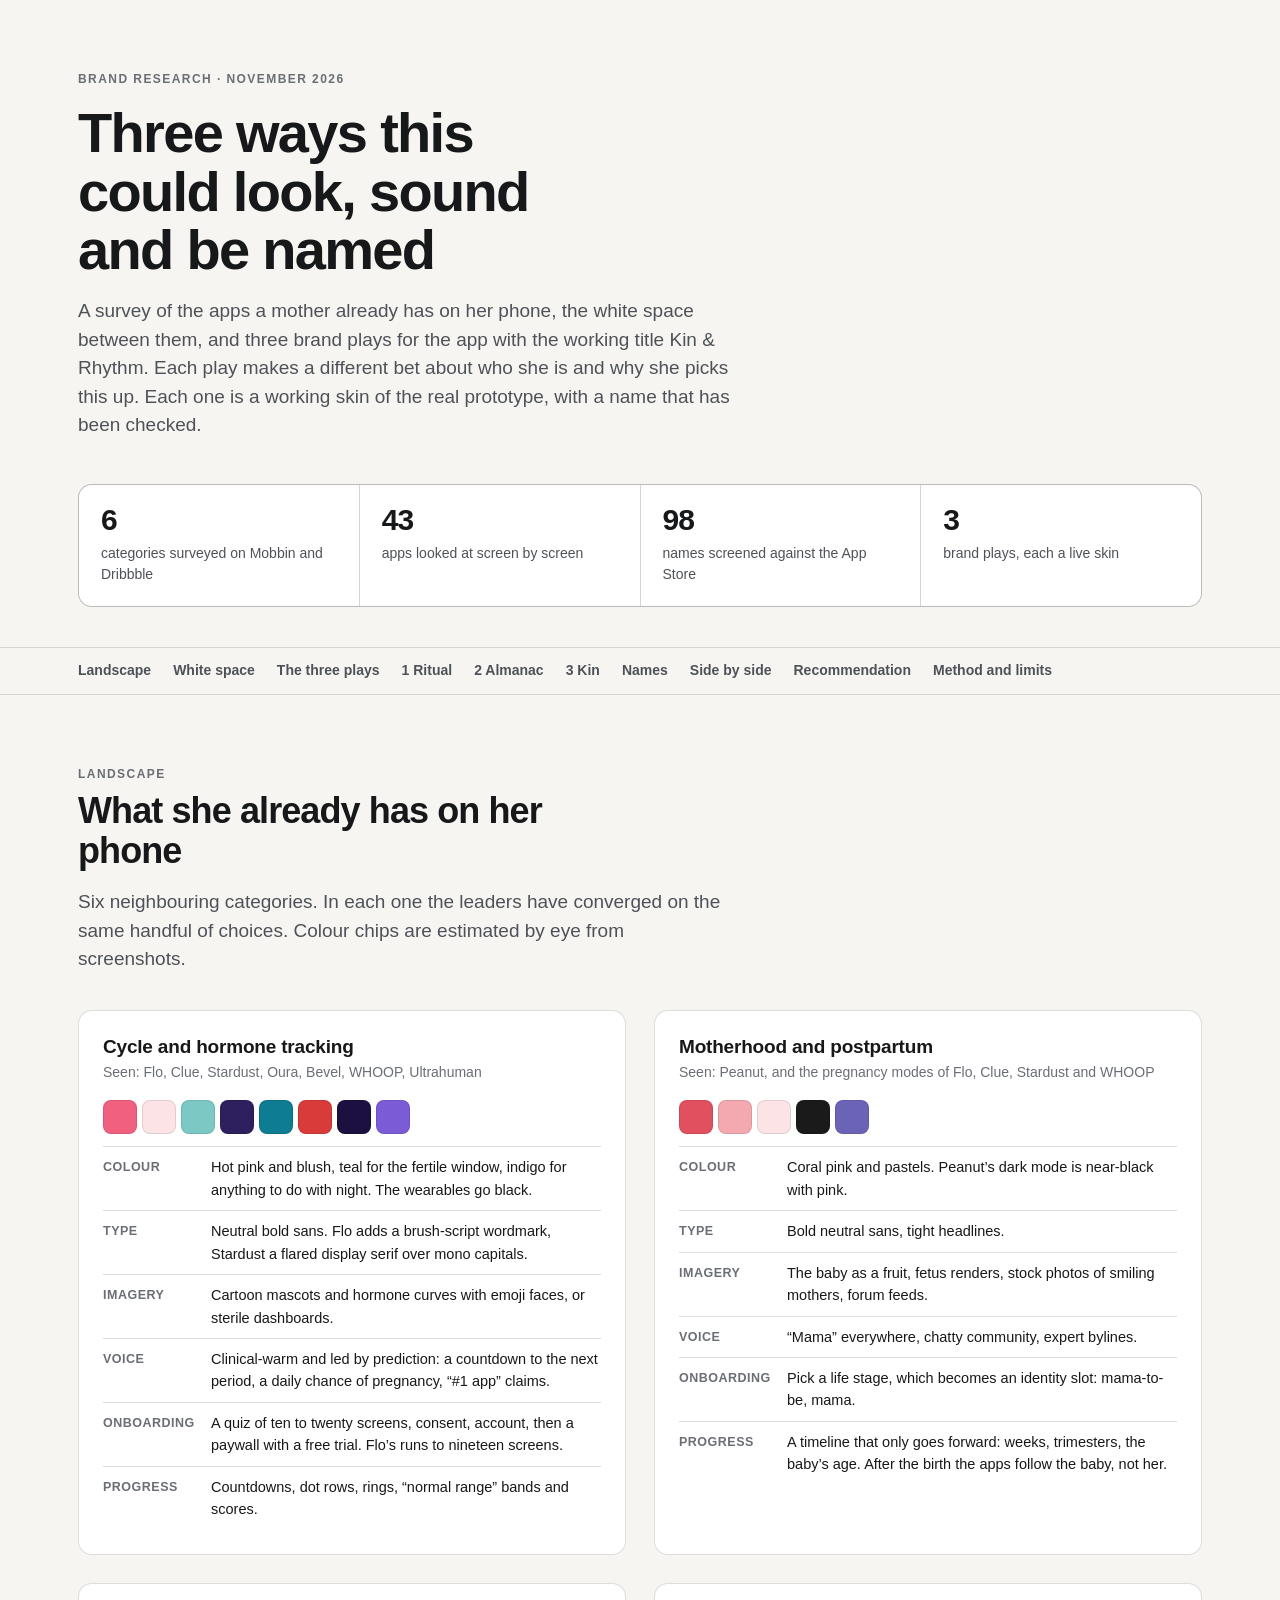
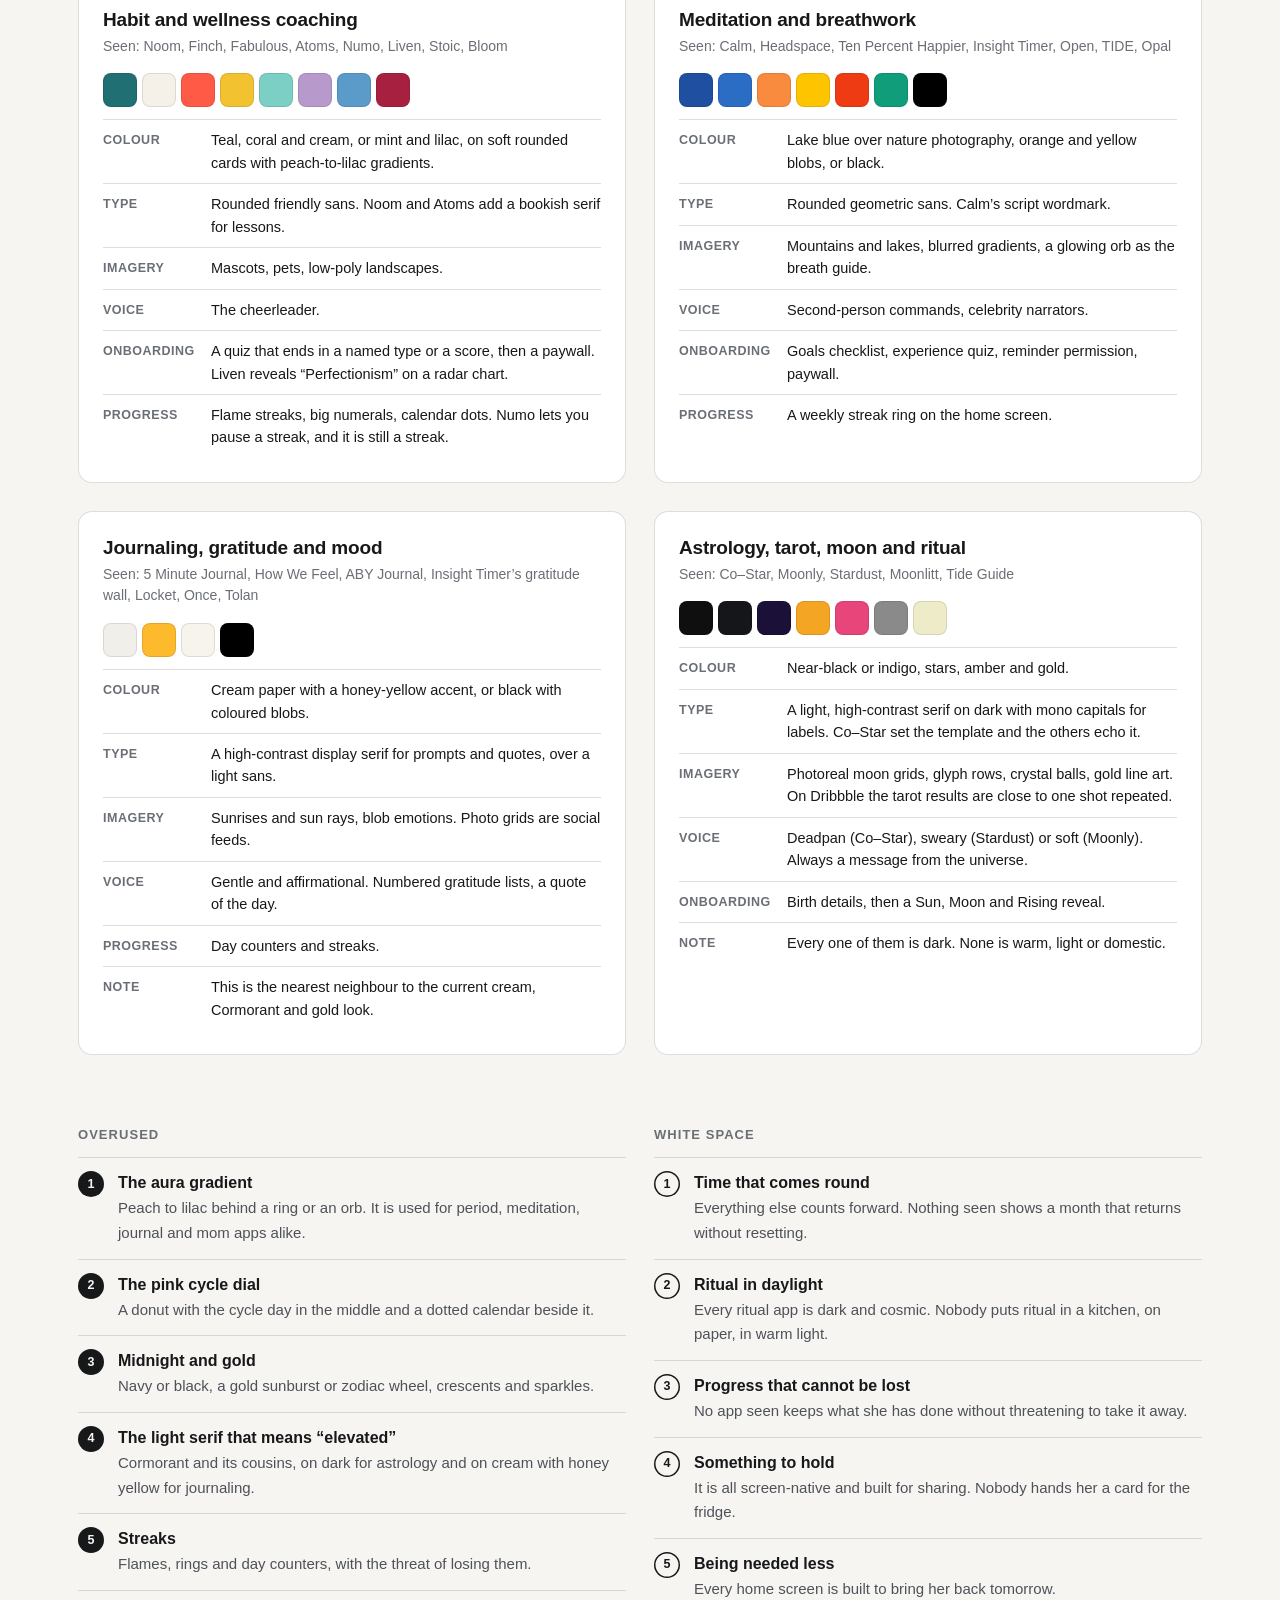
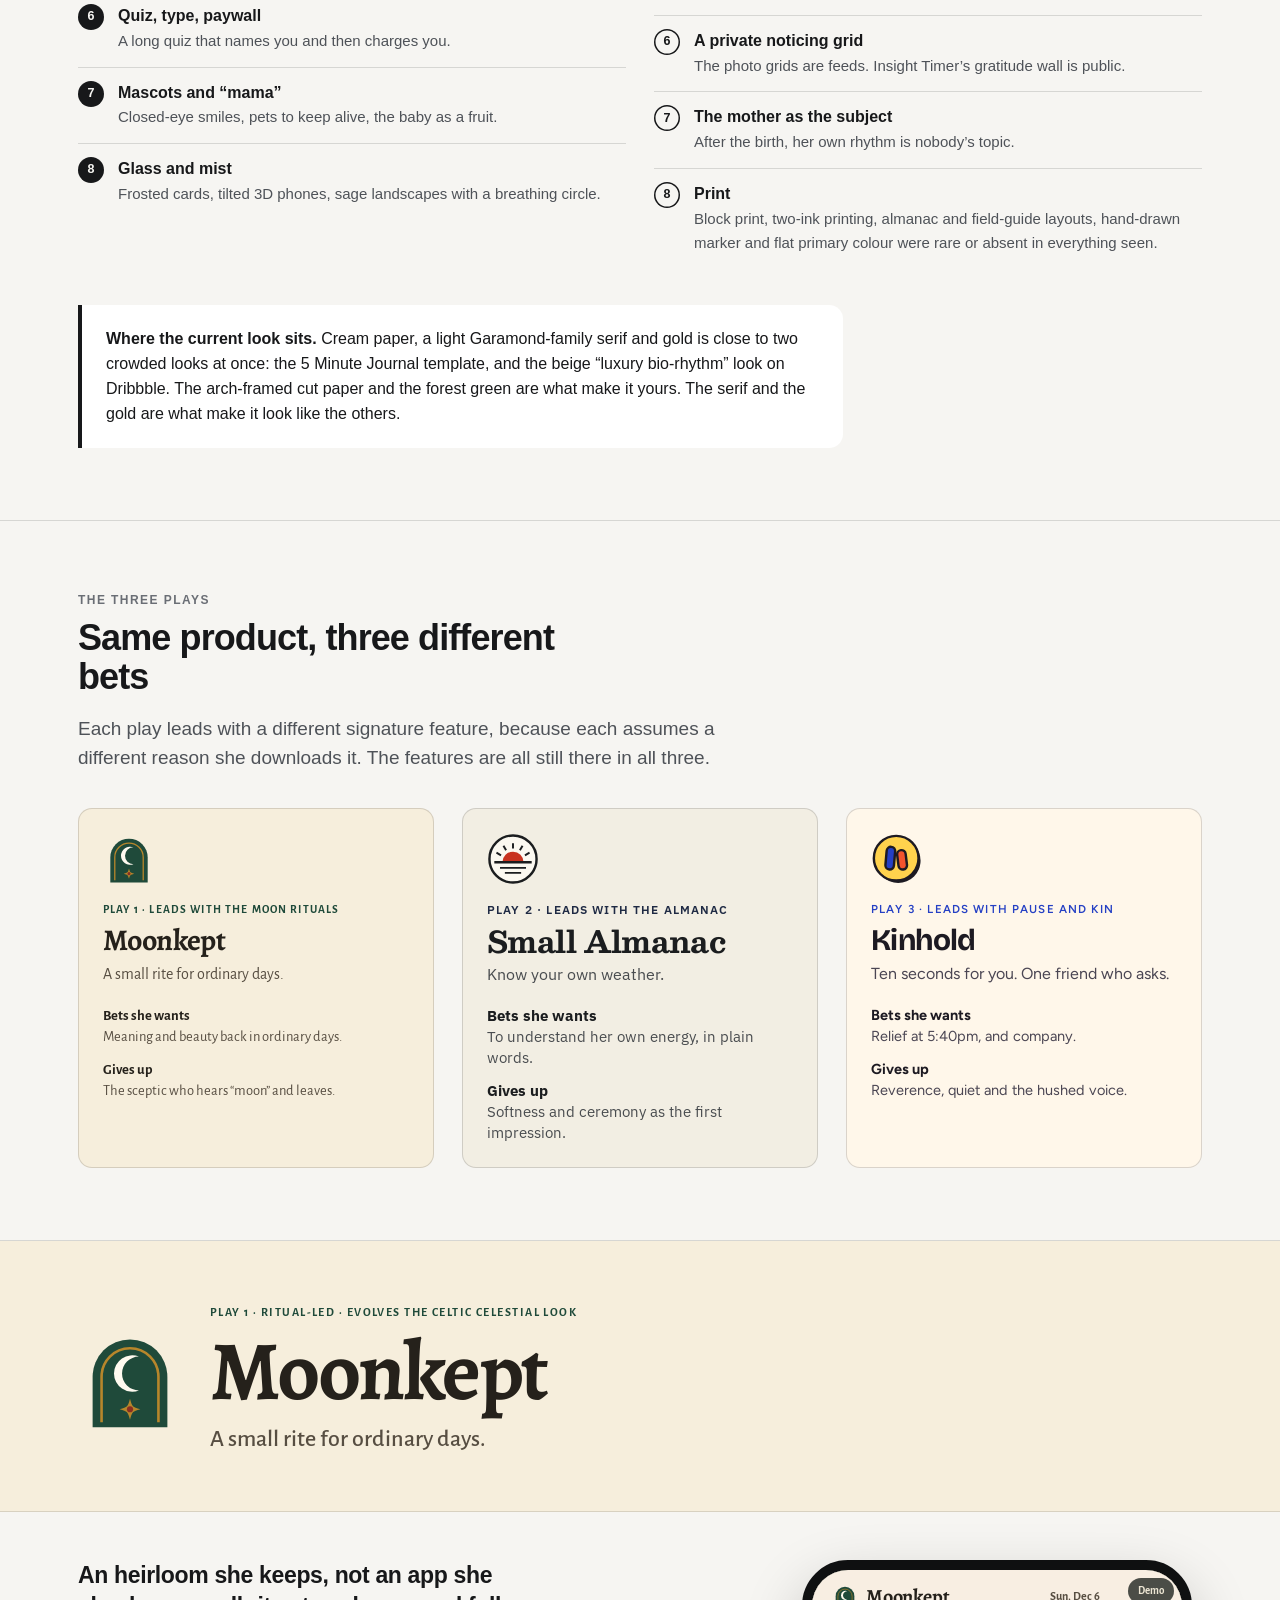
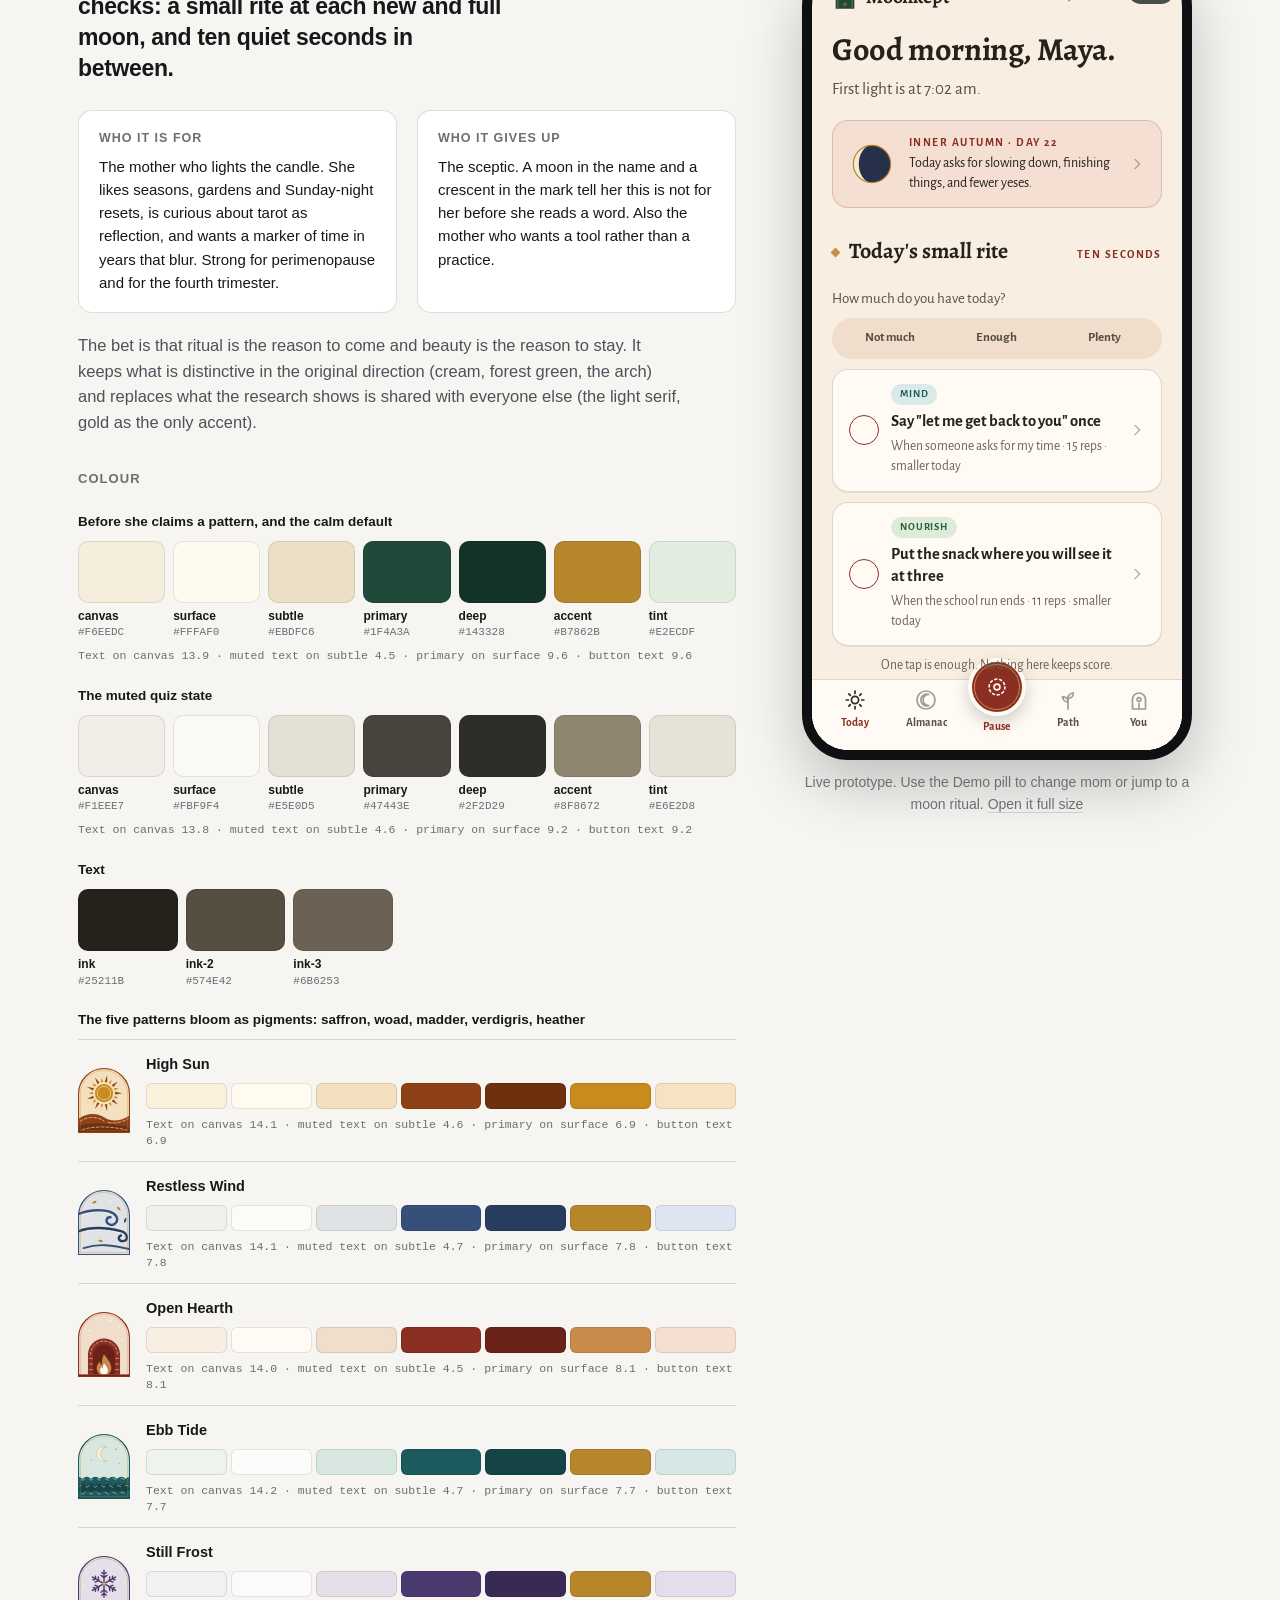
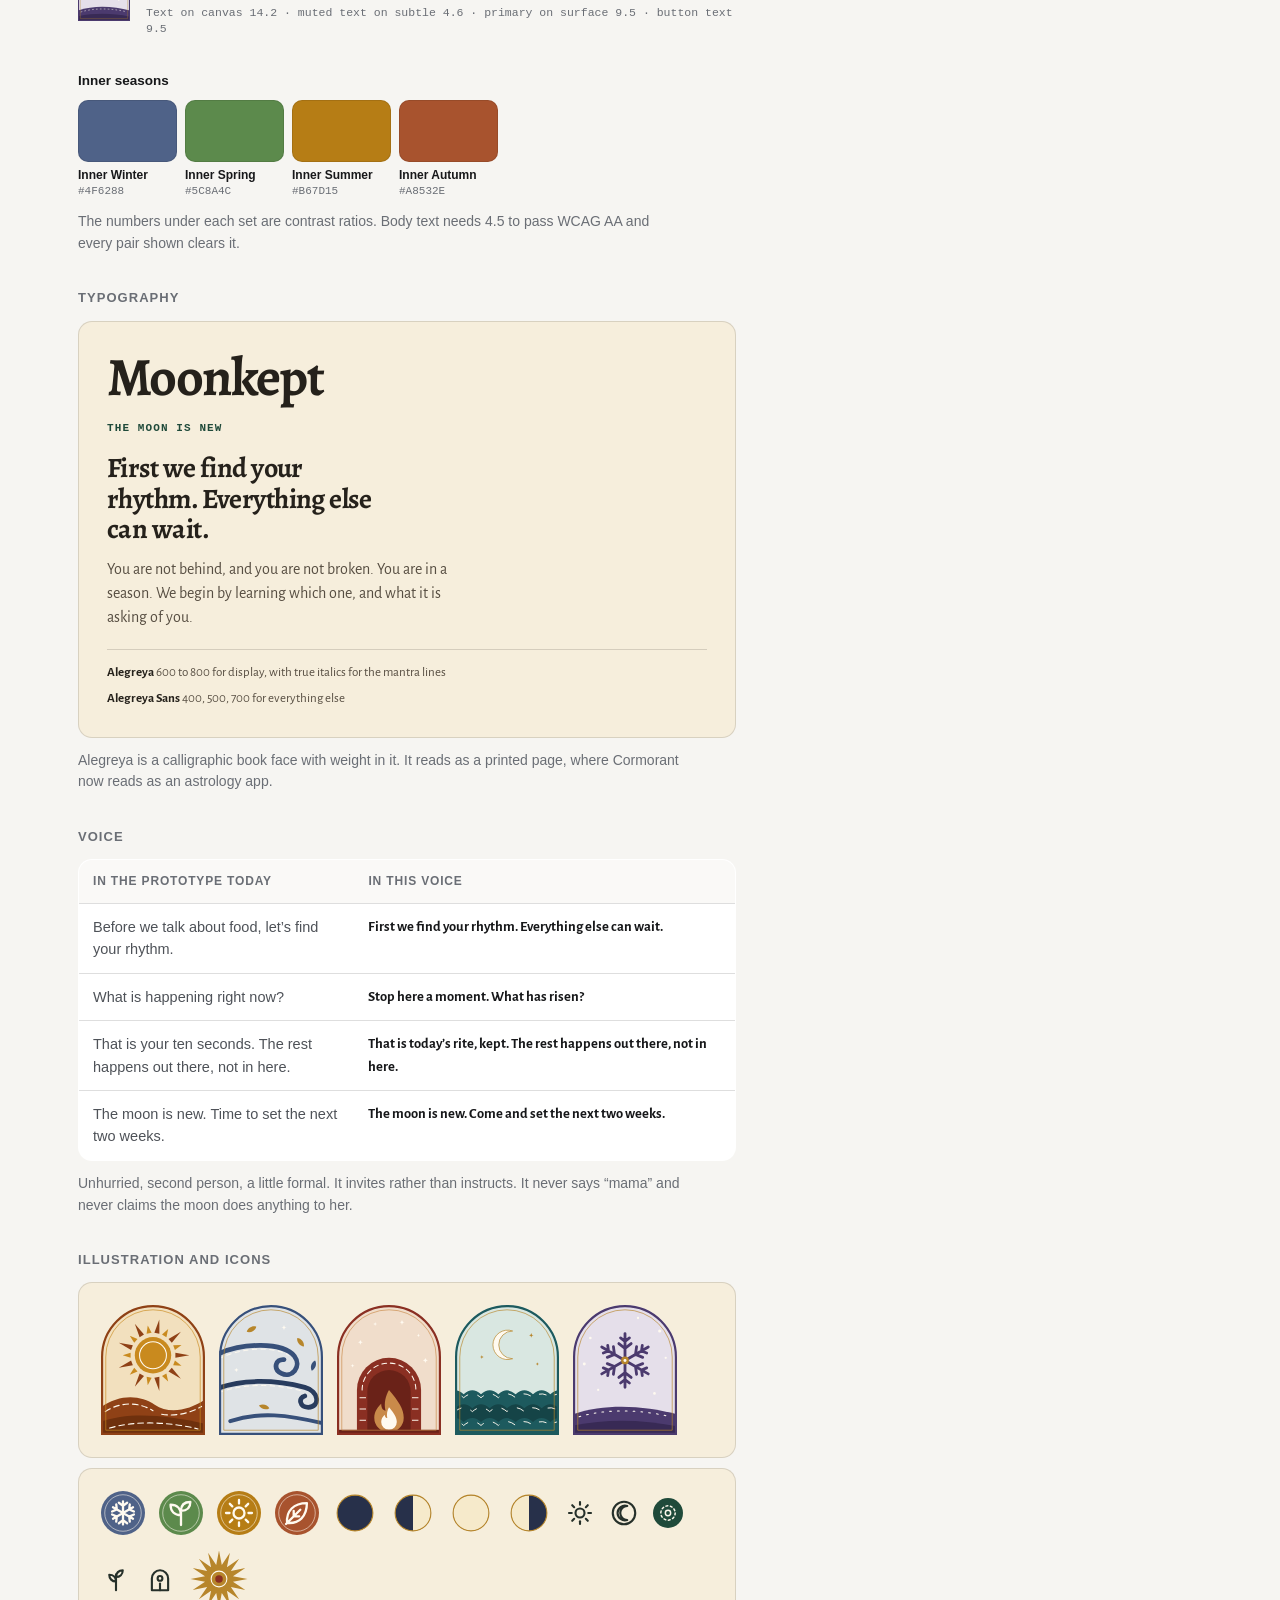
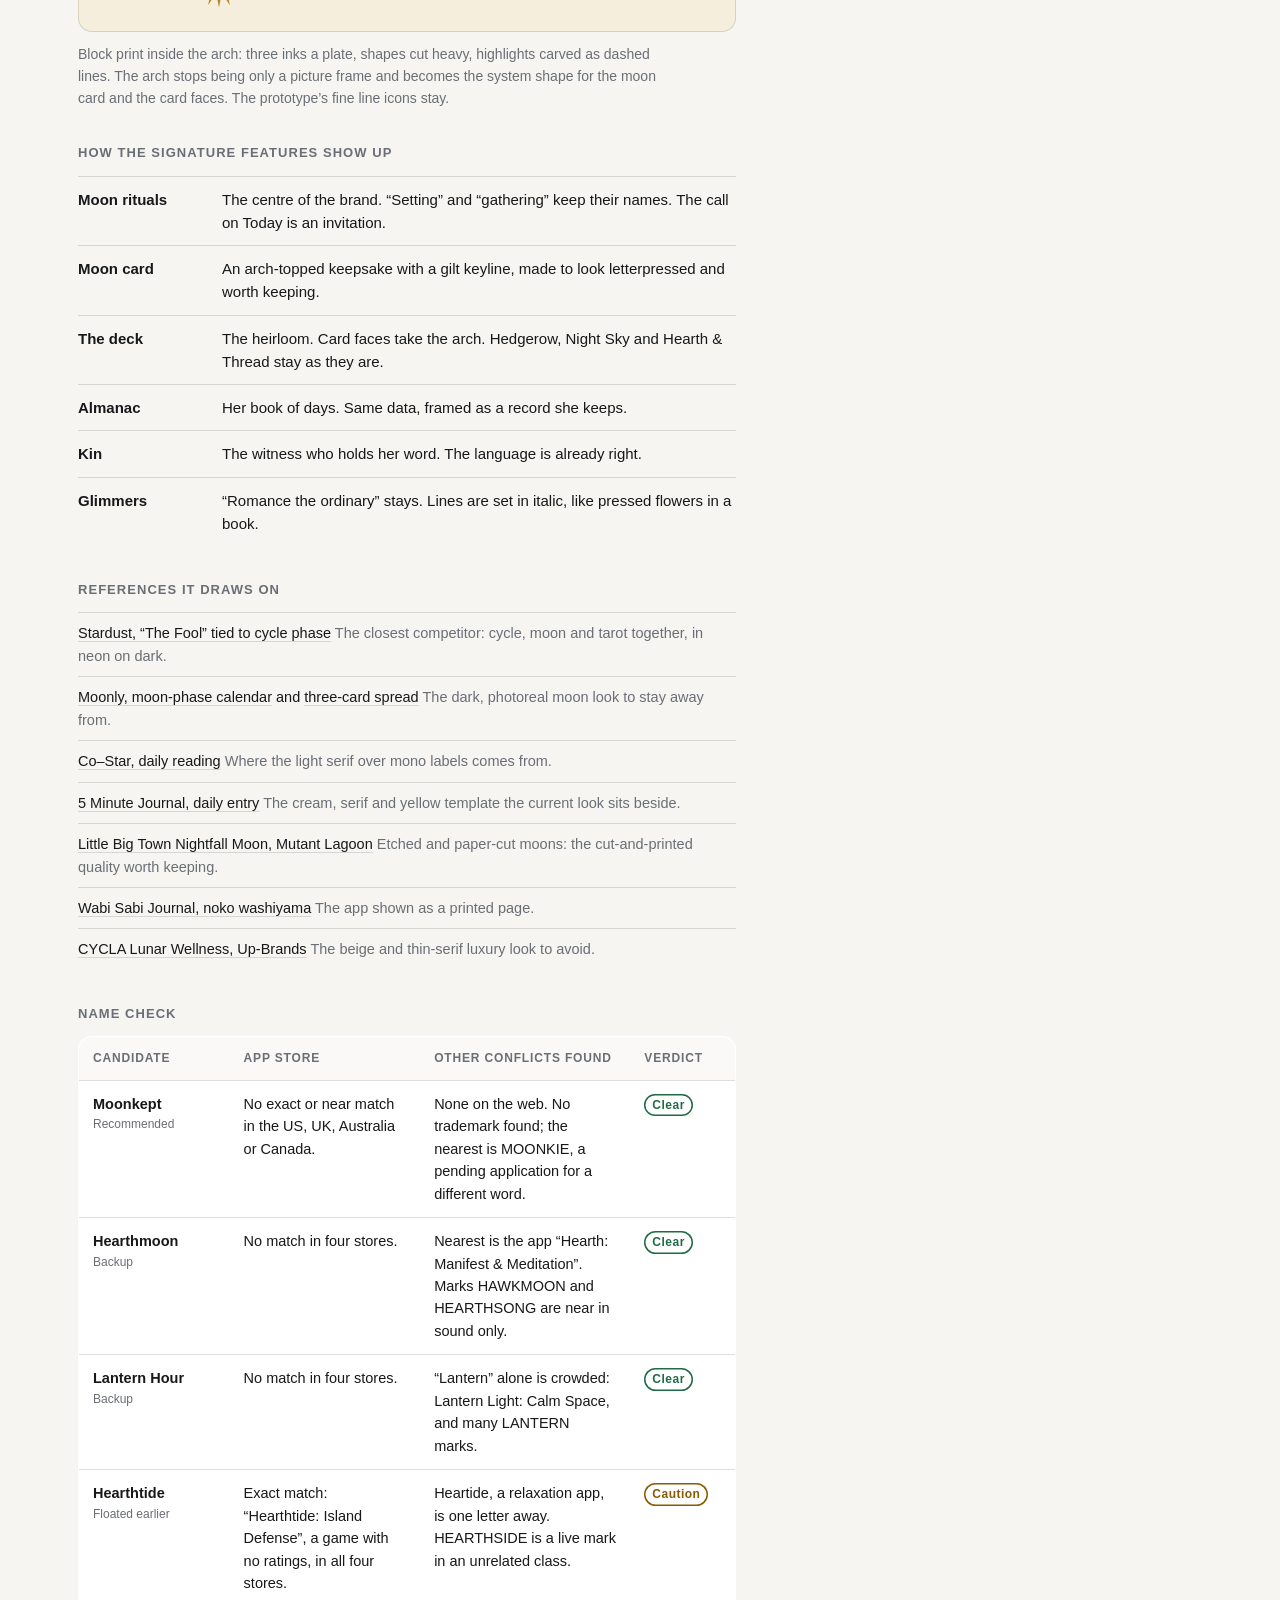
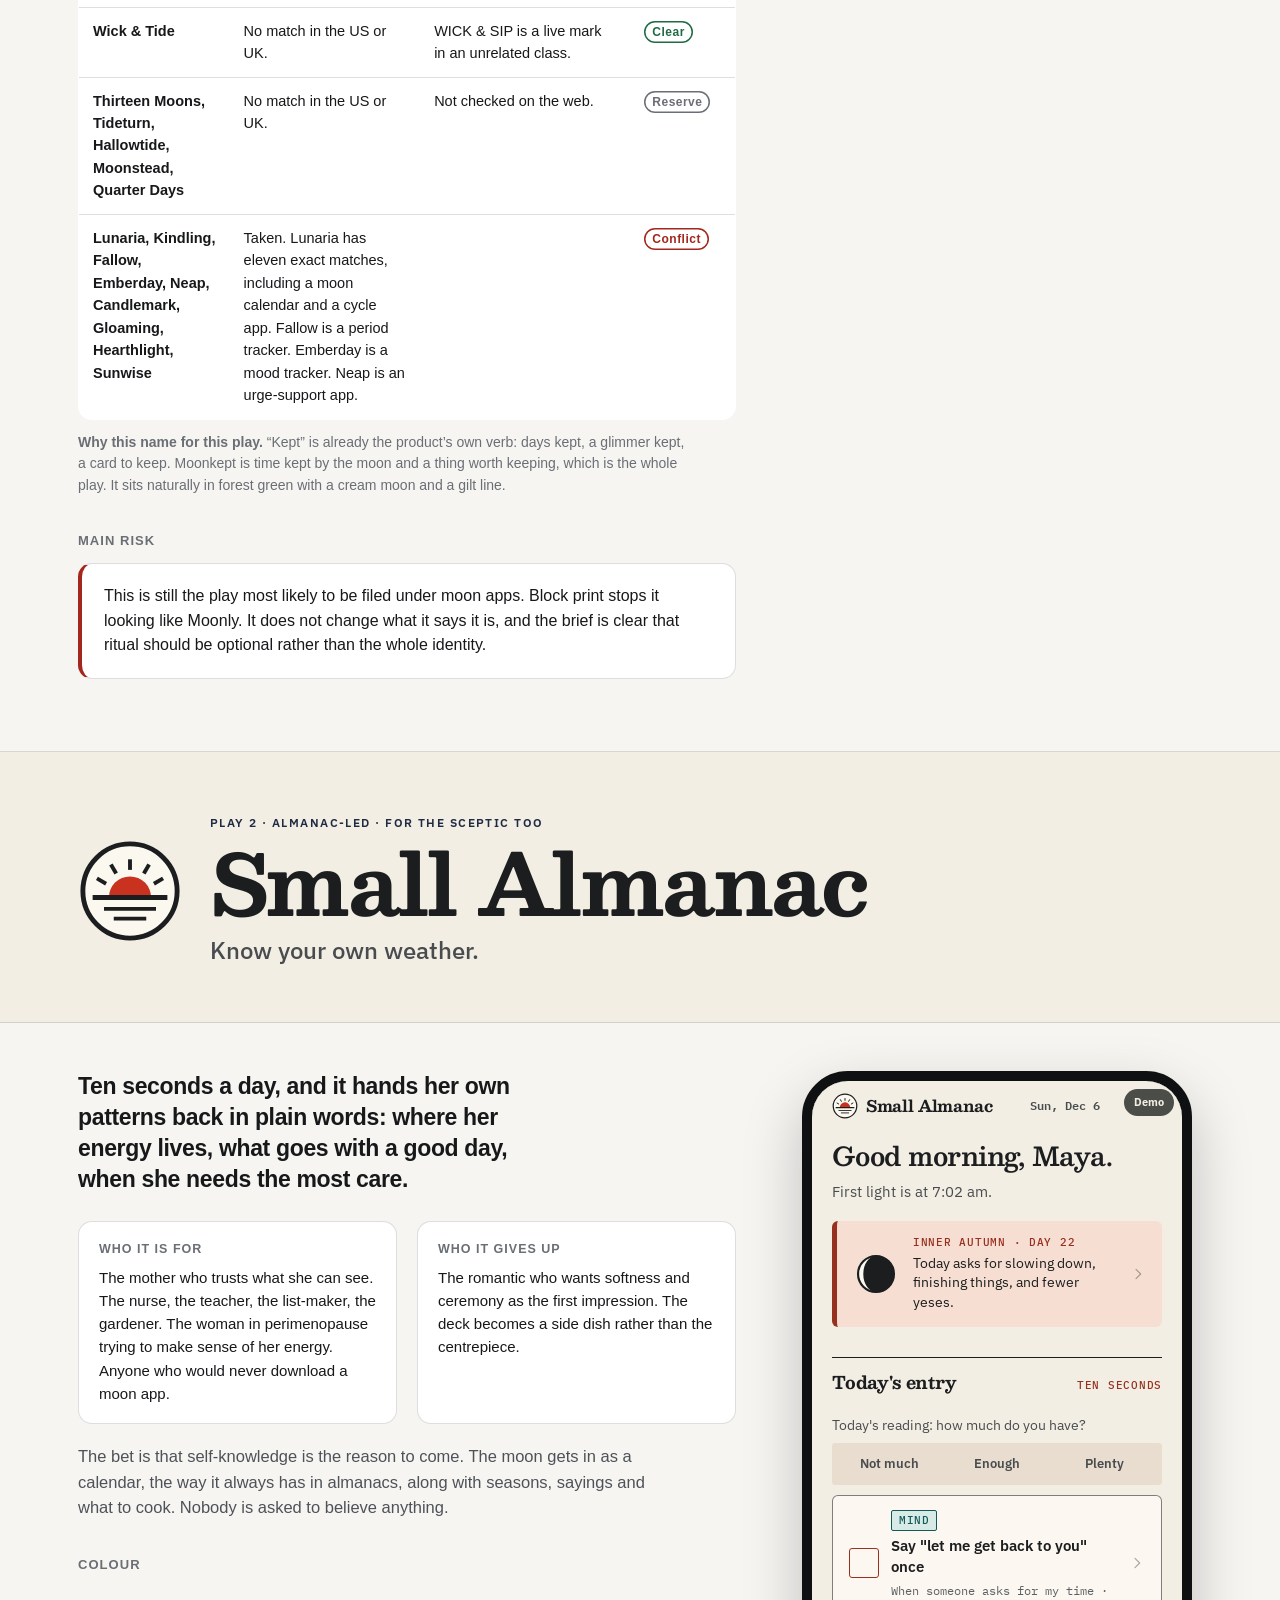
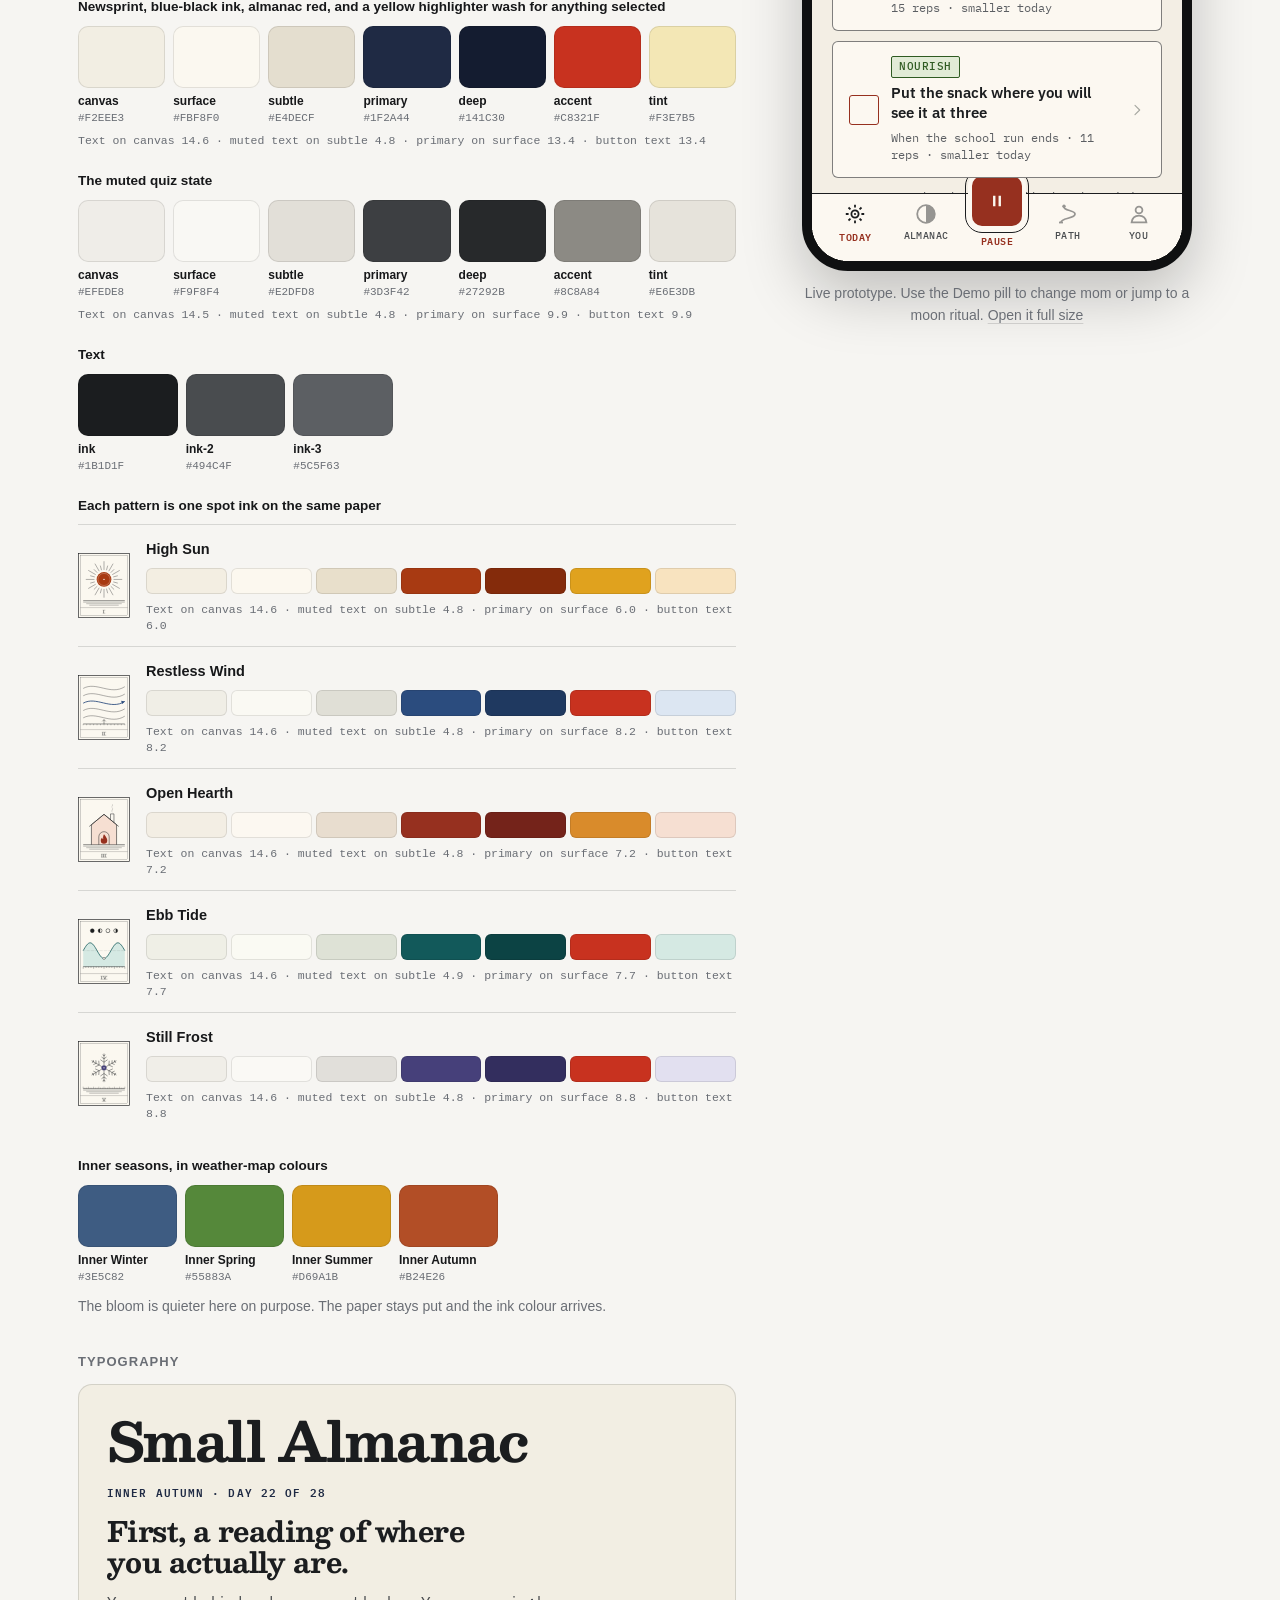
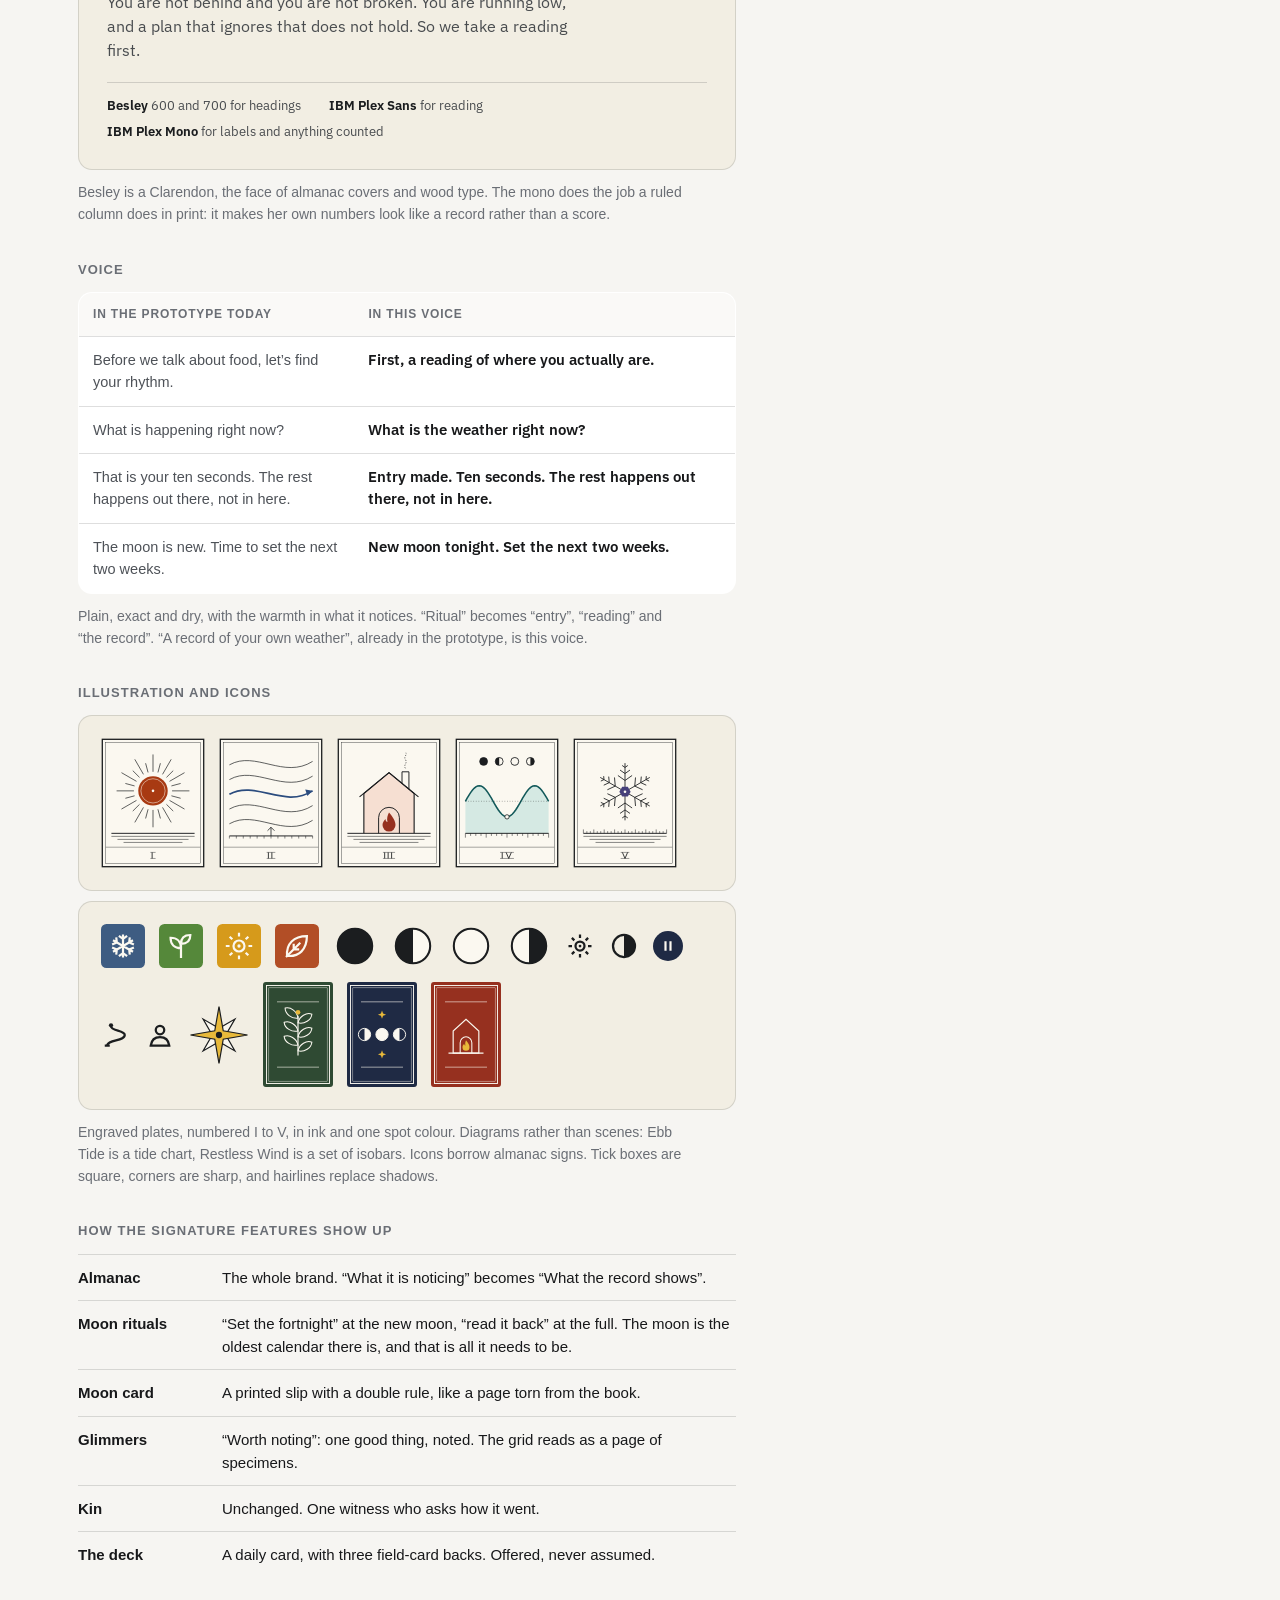
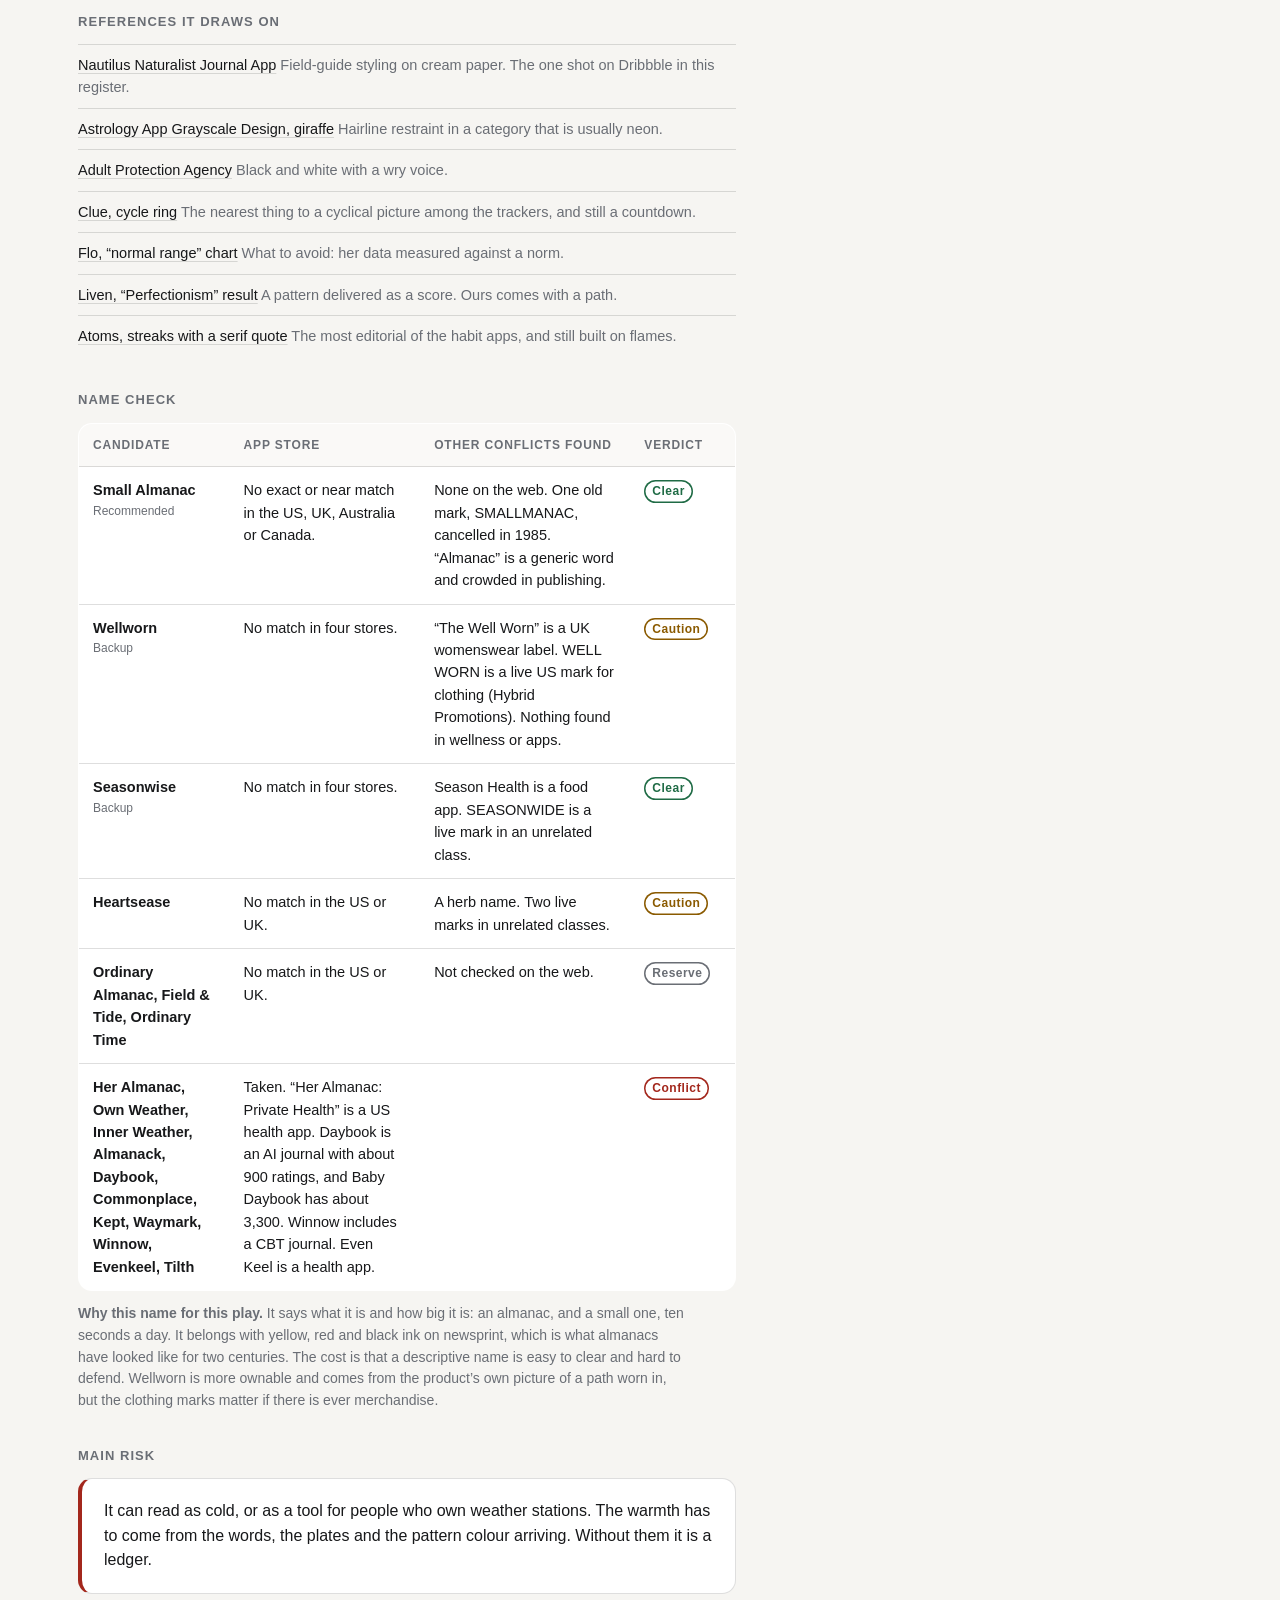
==== brand/index.html @ 41fc5842 "Add brand research page and three skins Brand plays page with the Moonkept, Small Almanac and Kinhol" ====
<!DOCTYPE html>
<html lang="en">
<head>
  <meta charset="UTF-8">
  <meta name="viewport" content="width=device-width, initial-scale=1">
  <meta name="robots" content="noindex, nofollow">
  <title>Brand plays</title>
  <link rel="preconnect" href="https://fonts.googleapis.com">
  <link rel="preconnect" href="https://fonts.gstatic.com" crossorigin>
  <link rel="stylesheet" href="brand.css">
  <link rel="stylesheet" href="skins/ritual/skin.css" media="not all" data-skin="ritual">
  <link rel="stylesheet" href="skins/almanac/skin.css" media="not all" data-skin="almanac">
  <link rel="stylesheet" href="skins/kin/skin.css" media="not all" data-skin="kin">
</head>
<body>
  <div id="probe"></div>

  <header class="top">
    <div class="wrap">
      <p class="eyebrow">Brand research · November 2026</p>
      <h1 class="h1">Three ways this could look, sound and be named</h1>
      <p class="lede">A survey of the apps a mother already has on her phone, the white space between them, and three brand plays for the app with the working title Kin &amp; Rhythm. Each play makes a different bet about who she is and why she picks this up. Each one is a working skin of the real prototype, with a name that has been checked.</p>
      <ul class="facts">
        <li><b>6</b><span>categories surveyed on Mobbin and Dribbble</span></li>
        <li><b>43</b><span>apps looked at screen by screen</span></li>
        <li><b>98</b><span>names screened against the App Store</span></li>
        <li><b>3</b><span>brand plays, each a live skin</span></li>
      </ul>
    </div>
  </header>

  <nav class="nav" aria-label="Sections">
    <div class="wrap">
      <ul>
        <li><a href="#landscape">Landscape</a></li>
        <li><a href="#space">White space</a></li>
        <li><a href="#plays">The three plays</a></li>
        <li><a href="#ritual">1 Ritual</a></li>
        <li><a href="#almanac">2 Almanac</a></li>
        <li><a href="#kin">3 Kin</a></li>
        <li><a href="#names">Names</a></li>
        <li><a href="#side">Side by side</a></li>
        <li><a href="#pick">Recommendation</a></li>
        <li><a href="#method">Method and limits</a></li>
      </ul>
    </div>
  </nav>

  <!-- ============================== LANDSCAPE ============================== -->
  <section id="landscape">
    <div class="wrap">
      <p class="eyebrow">Landscape</p>
      <h2 class="h2">What she already has on her phone</h2>
      <p class="lede">Six neighbouring categories. In each one the leaders have converged on the same handful of choices. Colour chips are estimated by eye from screenshots.</p>

      <div class="cats">
        <article class="cat">
          <h3 class="h3">Cycle and hormone tracking</h3>
          <p class="seen">Seen: Flo, Clue, Stardust, Oura, Bevel, WHOOP, Ultrahuman</p>
          <div class="chips"><i data-color="#F2607F"></i><i data-color="#FBE3E6"></i><i data-color="#7CC8C4"></i><i data-color="#2E1F5E"></i><i data-color="#0E7C93"></i><i data-color="#D93B3B"></i><i data-color="#1B1040"></i><i data-color="#7C5CD6"></i></div>
          <dl class="facts-list">
            <div><dt>Colour</dt><dd>Hot pink and blush, teal for the fertile window, indigo for anything to do with night. The wearables go black.</dd></div>
            <div><dt>Type</dt><dd>Neutral bold sans. Flo adds a brush-script wordmark, Stardust a flared display serif over mono capitals.</dd></div>
            <div><dt>Imagery</dt><dd>Cartoon mascots and hormone curves with emoji faces, or sterile dashboards.</dd></div>
            <div><dt>Voice</dt><dd>Clinical-warm and led by prediction: a countdown to the next period, a daily chance of pregnancy, “#1 app” claims.</dd></div>
            <div><dt>Onboarding</dt><dd>A quiz of ten to twenty screens, consent, account, then a paywall with a free trial. Flo’s runs to nineteen screens.</dd></div>
            <div><dt>Progress</dt><dd>Countdowns, dot rows, rings, “normal range” bands and scores.</dd></div>
          </dl>
        </article>

        <article class="cat">
          <h3 class="h3">Motherhood and postpartum</h3>
          <p class="seen">Seen: Peanut, and the pregnancy modes of Flo, Clue, Stardust and WHOOP</p>
          <div class="chips"><i data-color="#E0505E"></i><i data-color="#F4A8B0"></i><i data-color="#FBE3E6"></i><i data-color="#1A1A1A"></i><i data-color="#6B63B5"></i></div>
          <dl class="facts-list">
            <div><dt>Colour</dt><dd>Coral pink and pastels. Peanut’s dark mode is near-black with pink.</dd></div>
            <div><dt>Type</dt><dd>Bold neutral sans, tight headlines.</dd></div>
            <div><dt>Imagery</dt><dd>The baby as a fruit, fetus renders, stock photos of smiling mothers, forum feeds.</dd></div>
            <div><dt>Voice</dt><dd>“Mama” everywhere, chatty community, expert bylines.</dd></div>
            <div><dt>Onboarding</dt><dd>Pick a life stage, which becomes an identity slot: mama-to-be, mama.</dd></div>
            <div><dt>Progress</dt><dd>A timeline that only goes forward: weeks, trimesters, the baby’s age. After the birth the apps follow the baby, not her.</dd></div>
          </dl>
        </article>

        <article class="cat">
          <h3 class="h3">Habit and wellness coaching</h3>
          <p class="seen">Seen: Noom, Finch, Fabulous, Atoms, Numo, Liven, Stoic, Bloom</p>
          <div class="chips"><i data-color="#1F6F73"></i><i data-color="#F5F1E8"></i><i data-color="#FF5A45"></i><i data-color="#F2C230"></i><i data-color="#7CCFC4"></i><i data-color="#B79ACB"></i><i data-color="#5B9BC9"></i><i data-color="#A8203F"></i></div>
          <dl class="facts-list">
            <div><dt>Colour</dt><dd>Teal, coral and cream, or mint and lilac, on soft rounded cards with peach-to-lilac gradients.</dd></div>
            <div><dt>Type</dt><dd>Rounded friendly sans. Noom and Atoms add a bookish serif for lessons.</dd></div>
            <div><dt>Imagery</dt><dd>Mascots, pets, low-poly landscapes.</dd></div>
            <div><dt>Voice</dt><dd>The cheerleader.</dd></div>
            <div><dt>Onboarding</dt><dd>A quiz that ends in a named type or a score, then a paywall. Liven reveals “Perfectionism” on a radar chart.</dd></div>
            <div><dt>Progress</dt><dd>Flame streaks, big numerals, calendar dots. Numo lets you pause a streak, and it is still a streak.</dd></div>
          </dl>
        </article>

        <article class="cat">
          <h3 class="h3">Meditation and breathwork</h3>
          <p class="seen">Seen: Calm, Headspace, Ten Percent Happier, Insight Timer, Open, TIDE, Opal</p>
          <div class="chips"><i data-color="#1E4FA0"></i><i data-color="#2B6CC4"></i><i data-color="#F98B3E"></i><i data-color="#FFC400"></i><i data-color="#EE3B14"></i><i data-color="#0F9D7A"></i><i data-color="#000000"></i></div>
          <dl class="facts-list">
            <div><dt>Colour</dt><dd>Lake blue over nature photography, orange and yellow blobs, or black.</dd></div>
            <div><dt>Type</dt><dd>Rounded geometric sans. Calm’s script wordmark.</dd></div>
            <div><dt>Imagery</dt><dd>Mountains and lakes, blurred gradients, a glowing orb as the breath guide.</dd></div>
            <div><dt>Voice</dt><dd>Second-person commands, celebrity narrators.</dd></div>
            <div><dt>Onboarding</dt><dd>Goals checklist, experience quiz, reminder permission, paywall.</dd></div>
            <div><dt>Progress</dt><dd>A weekly streak ring on the home screen.</dd></div>
          </dl>
        </article>

        <article class="cat">
          <h3 class="h3">Journaling, gratitude and mood</h3>
          <p class="seen">Seen: 5 Minute Journal, How We Feel, ABY Journal, Insight Timer’s gratitude wall, Locket, Once, Tolan</p>
          <div class="chips"><i data-color="#F1EFEA"></i><i data-color="#FDBA2D"></i><i data-color="#F7F4EE"></i><i data-color="#000000"></i></div>
          <dl class="facts-list">
            <div><dt>Colour</dt><dd>Cream paper with a honey-yellow accent, or black with coloured blobs.</dd></div>
            <div><dt>Type</dt><dd>A high-contrast display serif for prompts and quotes, over a light sans.</dd></div>
            <div><dt>Imagery</dt><dd>Sunrises and sun rays, blob emotions. Photo grids are social feeds.</dd></div>
            <div><dt>Voice</dt><dd>Gentle and affirmational. Numbered gratitude lists, a quote of the day.</dd></div>
            <div><dt>Progress</dt><dd>Day counters and streaks.</dd></div>
            <div><dt>Note</dt><dd>This is the nearest neighbour to the current cream, Cormorant and gold look.</dd></div>
          </dl>
        </article>

        <article class="cat">
          <h3 class="h3">Astrology, tarot, moon and ritual</h3>
          <p class="seen">Seen: Co–Star, Moonly, Stardust, Moonlitt, Tide Guide</p>
          <div class="chips"><i data-color="#0F0F0F"></i><i data-color="#151619"></i><i data-color="#1A1038"></i><i data-color="#F5A524"></i><i data-color="#E8457A"></i><i data-color="#8A8A8A"></i><i data-color="#EDEBC8"></i></div>
          <dl class="facts-list">
            <div><dt>Colour</dt><dd>Near-black or indigo, stars, amber and gold.</dd></div>
            <div><dt>Type</dt><dd>A light, high-contrast serif on dark with mono capitals for labels. Co–Star set the template and the others echo it.</dd></div>
            <div><dt>Imagery</dt><dd>Photoreal moon grids, glyph rows, crystal balls, gold line art. On Dribbble the tarot results are close to one shot repeated.</dd></div>
            <div><dt>Voice</dt><dd>Deadpan (Co–Star), sweary (Stardust) or soft (Moonly). Always a message from the universe.</dd></div>
            <div><dt>Onboarding</dt><dd>Birth details, then a Sun, Moon and Rising reveal.</dd></div>
            <div><dt>Note</dt><dd>Every one of them is dark. None is warm, light or domestic.</dd></div>
          </dl>
        </article>
      </div>

      <div class="pair">
        <div>
          <h3 class="h4">Overused</h3>
          <ol class="list">
            <li><b>The aura gradient</b><span>Peach to lilac behind a ring or an orb. It is used for period, meditation, journal and mom apps alike.</span></li>
            <li><b>The pink cycle dial</b><span>A donut with the cycle day in the middle and a dotted calendar beside it.</span></li>
            <li><b>Midnight and gold</b><span>Navy or black, a gold sunburst or zodiac wheel, crescents and sparkles.</span></li>
            <li><b>The light serif that means “elevated”</b><span>Cormorant and its cousins, on dark for astrology and on cream with honey yellow for journaling.</span></li>
            <li><b>Streaks</b><span>Flames, rings and day counters, with the threat of losing them.</span></li>
            <li><b>Quiz, type, paywall</b><span>A long quiz that names you and then charges you.</span></li>
            <li><b>Mascots and “mama”</b><span>Closed-eye smiles, pets to keep alive, the baby as a fruit.</span></li>
            <li><b>Glass and mist</b><span>Frosted cards, tilted 3D phones, sage landscapes with a breathing circle.</span></li>
          </ol>
        </div>
        <div id="space">
          <h3 class="h4">White space</h3>
          <ol class="list open">
            <li><b>Time that comes round</b><span>Everything else counts forward. Nothing seen shows a month that returns without resetting.</span></li>
            <li><b>Ritual in daylight</b><span>Every ritual app is dark and cosmic. Nobody puts ritual in a kitchen, on paper, in warm light.</span></li>
            <li><b>Progress that cannot be lost</b><span>No app seen keeps what she has done without threatening to take it away.</span></li>
            <li><b>Something to hold</b><span>It is all screen-native and built for sharing. Nobody hands her a card for the fridge.</span></li>
            <li><b>Being needed less</b><span>Every home screen is built to bring her back tomorrow.</span></li>
            <li><b>A private noticing grid</b><span>The photo grids are feeds. Insight Timer’s gratitude wall is public.</span></li>
            <li><b>The mother as the subject</b><span>After the birth, her own rhythm is nobody’s topic.</span></li>
            <li><b>Print</b><span>Block print, two-ink printing, almanac and field-guide layouts, hand-drawn marker and flat primary colour were rare or absent in everything seen.</span></li>
          </ol>
        </div>
      </div>

      <p class="callout"><b>Where the current look sits.</b> Cream paper, a light Garamond-family serif and gold is close to two crowded looks at once: the 5 Minute Journal template, and the beige “luxury bio-rhythm” look on Dribbble. The arch-framed cut paper and the forest green are what make it yours. The serif and the gold are what make it look like the others.</p>
    </div>
  </section>

  <!-- ============================== OVERVIEW ============================== -->
  <section id="plays">
    <div class="wrap">
      <p class="eyebrow">The three plays</p>
      <h2 class="h2">Same product, three different bets</h2>
      <p class="lede">Each play leads with a different signature feature, because each assumes a different reason she downloads it. The features are all still there in all three.</p>
      <div class="three">
        <a href="#ritual" data-play="ritual">
          <div data-art="logo"></div>
          <p class="k">Play 1 · leads with the moon rituals</p>
          <p class="n" data-fill="name">Moonkept</p>
          <p class="l" data-fill="line">A small rite for ordinary days.</p>
          <dl><dt>Bets she wants</dt><dd>Meaning and beauty back in ordinary days.</dd><dt>Gives up</dt><dd>The sceptic who hears “moon” and leaves.</dd></dl>
        </a>
        <a href="#almanac" data-play="almanac">
          <div data-art="logo"></div>
          <p class="k">Play 2 · leads with the almanac</p>
          <p class="n" data-fill="name">Small Almanac</p>
          <p class="l" data-fill="line">Know your own weather.</p>
          <dl><dt>Bets she wants</dt><dd>To understand her own energy, in plain words.</dd><dt>Gives up</dt><dd>Softness and ceremony as the first impression.</dd></dl>
        </a>
        <a href="#kin" data-play="kin">
          <div data-art="logo"></div>
          <p class="k">Play 3 · leads with Pause and kin</p>
          <p class="n" data-fill="name">Kinhold</p>
          <p class="l" data-fill="line">Ten seconds for you. One friend who asks.</p>
          <dl><dt>Bets she wants</dt><dd>Relief at 5:40pm, and company.</dd><dt>Gives up</dt><dd>Reverence, quiet and the hushed voice.</dd></dl>
        </a>
      </div>
    </div>
  </section>

  <!-- ============================== PLAY 1 ============================== -->
  <section class="play" id="ritual" data-play="ritual">
    <div class="hero">
      <div class="wrap hero-in">
        <div data-art="logo"></div>
        <div>
          <p class="k">Play 1 · Ritual-led · evolves the Celtic celestial look</p>
          <p class="n" data-fill="name">Moonkept</p>
          <p class="l" data-fill="line">A small rite for ordinary days.</p>
        </div>
      </div>
    </div>
    <div class="wrap">
      <div class="cols">
        <div class="main">
          <p class="position">An heirloom she keeps, not an app she checks: a small rite at each new and full moon, and ten quiet seconds in between.</p>
          <div class="duo">
            <div><b>Who it is for</b>The mother who lights the candle. She likes seasons, gardens and Sunday-night resets, is curious about tarot as reflection, and wants a marker of time in years that blur. Strong for perimenopause and for the fourth trimester.</div>
            <div><b>Who it gives up</b>The sceptic. A moon in the name and a crescent in the mark tell her this is not for her before she reads a word. Also the mother who wants a tool rather than a practice.</div>
          </div>
          <p class="bet">The bet is that ritual is the reason to come and beauty is the reason to stay. It keeps what is distinctive in the original direction (cream, forest green, the arch) and replaces what the research shows is shared with everyone else (the light serif, gold as the only accent).</p>

          <h3 class="h4">Colour</h3>
          <p class="sub">Before she claims a pattern, and the calm default</p>
          <div class="swatches" data-palette="base"></div>
          <p class="sub">The muted quiz state</p>
          <div class="swatches" data-palette="unclaimed"></div>
          <p class="sub">Text</p>
          <div class="swatches ink" data-palette="ink"></div>
          <p class="sub">The five patterns bloom as pigments: saffron, woad, madder, verdigris, heather</p>
          <div data-palette="patterns"></div>
          <p class="sub">Inner seasons</p>
          <div class="swatches few" data-palette="seasons"></div>
          <p class="note">The numbers under each set are contrast ratios. Body text needs 4.5 to pass WCAG AA and every pair shown clears it.</p>

          <h3 class="h4">Typography</h3>
          <div class="specimen">
            <p class="big" data-fill="name">Moonkept</p>
            <p class="lab">The moon is new</p>
            <p class="head">First we find your rhythm. Everything else can wait.</p>
            <p class="body">You are not behind, and you are not broken. You are in a season. We begin by learning which one, and what it is asking of you.</p>
            <p class="meta"><span><b data-fill="display">Alegreya</b> 600 to 800 for display, with true italics for the mantra lines</span><span><b data-fill="sans">Alegreya Sans</b> 400, 500, 700 for everything else</span></p>
          </div>
          <p class="note">Alegreya is a calligraphic book face with weight in it. It reads as a printed page, where Cormorant now reads as an astrology app.</p>

          <h3 class="h4">Voice</h3>
          <div class="scroll">
            <table class="table">
              <thead><tr><th>In the prototype today</th><th>In this voice</th></tr></thead>
              <tbody class="voice">
                <tr><td>Before we talk about food, let’s find your rhythm.</td><td>First we find your rhythm. Everything else can wait.</td></tr>
                <tr><td>What is happening right now?</td><td>Stop here a moment. What has risen?</td></tr>
                <tr><td>That is your ten seconds. The rest happens out there, not in here.</td><td>That is today’s rite, kept. The rest happens out there, not in here.</td></tr>
                <tr><td>The moon is new. Time to set the next two weeks.</td><td>The moon is new. Come and set the next two weeks.</td></tr>
              </tbody>
            </table>
          </div>
          <p class="note">Unhurried, second person, a little formal. It invites rather than instructs. It never says “mama” and never claims the moon does anything to her.</p>

          <h3 class="h4">Illustration and icons</h3>
          <div class="art" data-art="pattern-sun pattern-wind pattern-hearth pattern-tide pattern-frost"></div>
          <div class="art" data-art="season-winter season-spring season-summer season-autumn moon-0 moon-2 moon-4 moon-6 icon-today icon-rhythm icon-pause icon-plan icon-you sunburst"></div>
          <p class="note">Block print inside the arch: three inks a plate, shapes cut heavy, highlights carved as dashed lines. The arch stops being only a picture frame and becomes the system shape for the moon card and the card faces. The prototype’s fine line icons stay.</p>

          <h3 class="h4">How the signature features show up</h3>
          <dl class="features">
            <div><dt>Moon rituals</dt><dd>The centre of the brand. “Setting” and “gathering” keep their names. The call on Today is an invitation.</dd></div>
            <div><dt>Moon card</dt><dd>An arch-topped keepsake with a gilt keyline, made to look letterpressed and worth keeping.</dd></div>
            <div><dt>The deck</dt><dd>The heirloom. Card faces take the arch. Hedgerow, Night Sky and Hearth &amp; Thread stay as they are.</dd></div>
            <div><dt>Almanac</dt><dd>Her book of days. Same data, framed as a record she keeps.</dd></div>
            <div><dt>Kin</dt><dd>The witness who holds her word. The language is already right.</dd></div>
            <div><dt>Glimmers</dt><dd>“Romance the ordinary” stays. Lines are set in italic, like pressed flowers in a book.</dd></div>
          </dl>

          <h3 class="h4">References it draws on</h3>
          <ul class="refs">
            <li><a href="https://mobbin.com/screens/4e6f1c22-3423-4a5d-b36a-21c9691ba7ff?utm_source=claude&amp;utm_medium=ai-assistant&amp;utm_source_platform=mcp">Stardust, “The Fool” tied to cycle phase</a> <span>The closest competitor: cycle, moon and tarot together, in neon on dark.</span></li>
            <li><a href="https://mobbin.com/screens/450001e5-94a2-4099-b33b-efafb9c7ddb9?utm_source=claude&amp;utm_medium=ai-assistant&amp;utm_source_platform=mcp">Moonly, moon-phase calendar</a> and <a href="https://mobbin.com/screens/3e4a20e9-0e33-43fe-87e1-62099bf2ae32?utm_source=claude&amp;utm_medium=ai-assistant&amp;utm_source_platform=mcp">three-card spread</a> <span>The dark, photoreal moon look to stay away from.</span></li>
            <li><a href="https://mobbin.com/screens/4573e250-44d9-483e-a487-4e4904812528?utm_source=claude&amp;utm_medium=ai-assistant&amp;utm_source_platform=mcp">Co–Star, daily reading</a> <span>Where the light serif over mono labels comes from.</span></li>
            <li><a href="https://mobbin.com/screens/0440db77-d1df-4874-891b-747ac8e987bf?utm_source=claude&amp;utm_medium=ai-assistant&amp;utm_source_platform=mcp">5 Minute Journal, daily entry</a> <span>The cream, serif and yellow template the current look sits beside.</span></li>
            <li><a href="https://dribbble.com/shots/10822677-Little-Big-Town-Nightfall-Moon">Little Big Town Nightfall Moon, Mutant Lagoon</a> <span>Etched and paper-cut moons: the cut-and-printed quality worth keeping.</span></li>
            <li><a href="https://dribbble.com/shots/25650777-Wabi-Sabi-Minimalist-Journal-Gratitude-Journal-Mindfulness-J">Wabi Sabi Journal, noko washiyama</a> <span>The app shown as a printed page.</span></li>
            <li><a href="https://dribbble.com/shots/27803066-CYCLA-Lunar-Wellness-Wearable-Smart-Jewelry-by-Up-Brands">CYCLA Lunar Wellness, Up-Brands</a> <span>The beige and thin-serif luxury look to avoid.</span></li>
          </ul>

          <h3 class="h4">Name check</h3>
          <div class="scroll">
            <table class="table names">
              <thead><tr><th>Candidate</th><th>App Store</th><th>Other conflicts found</th><th>Verdict</th></tr></thead>
              <tbody>
                <tr><td>Moonkept<span class="role">Recommended</span></td><td>No exact or near match in the US, UK, Australia or Canada.</td><td>None on the web. No trademark found; the nearest is MOONKIE, a pending application for a different word.</td><td><span class="v clear">Clear</span></td></tr>
                <tr><td>Hearthmoon<span class="role">Backup</span></td><td>No match in four stores.</td><td>Nearest is the app “Hearth: Manifest &amp; Meditation”. Marks HAWKMOON and HEARTHSONG are near in sound only.</td><td><span class="v clear">Clear</span></td></tr>
                <tr><td>Lantern Hour<span class="role">Backup</span></td><td>No match in four stores.</td><td>“Lantern” alone is crowded: Lantern Light: Calm Space, and many LANTERN marks.</td><td><span class="v clear">Clear</span></td></tr>
                <tr><td>Hearthtide<span class="role">Floated earlier</span></td><td>Exact match: “Hearthtide: Island Defense”, a game with no ratings, in all four stores.</td><td>Heartide, a relaxation app, is one letter away. HEARTHSIDE is a live mark in an unrelated class.</td><td><span class="v caution">Caution</span></td></tr>
                <tr><td>Wick &amp; Tide</td><td>No match in the US or UK.</td><td>WICK &amp; SIP is a live mark in an unrelated class.</td><td><span class="v clear">Clear</span></td></tr>
                <tr><td>Thirteen Moons, Tideturn, Hallowtide, Moonstead, Quarter Days</td><td>No match in the US or UK.</td><td>Not checked on the web.</td><td><span class="v open">Reserve</span></td></tr>
                <tr><td>Lunaria, Kindling, Fallow, Emberday, Neap, Candlemark, Gloaming, Hearthlight, Sunwise</td><td>Taken. Lunaria has eleven exact matches, including a moon calendar and a cycle app. Fallow is a period tracker. Emberday is a mood tracker. Neap is an urge-support app.</td><td></td><td><span class="v conflict">Conflict</span></td></tr>
              </tbody>
            </table>
          </div>
          <p class="note"><b>Why this name for this play.</b> “Kept” is already the product’s own verb: days kept, a glimmer kept, a card to keep. Moonkept is time kept by the moon and a thing worth keeping, which is the whole play. It sits naturally in forest green with a cream moon and a gilt line.</p>

          <h3 class="h4">Main risk</h3>
          <p class="risk">This is still the play most likely to be filed under moon apps. Block print stops it looking like Moonly. It does not change what it says it is, and the brief is clear that ritual should be optional rather than the whole identity.</p>
        </div>

        <aside class="aside">
          <div class="device"><iframe src="../skin-ritual.html#maya" title="Moonkept, the working prototype" loading="lazy"></iframe></div>
          <p class="note">Live prototype. Use the Demo pill to change mom or jump to a moon ritual. <a href="../skin-ritual.html">Open it full size</a></p>
        </aside>
      </div>
    </div>
  </section>

  <!-- ============================== PLAY 2 ============================== -->
  <section class="play" id="almanac" data-play="almanac">
    <div class="hero">
      <div class="wrap hero-in">
        <div data-art="logo"></div>
        <div>
          <p class="k">Play 2 · Almanac-led · for the sceptic too</p>
          <p class="n" data-fill="name">Small Almanac</p>
          <p class="l" data-fill="line">Know your own weather.</p>
        </div>
      </div>
    </div>
    <div class="wrap">
      <div class="cols">
        <div class="main">
          <p class="position">Ten seconds a day, and it hands her own patterns back in plain words: where her energy lives, what goes with a good day, when she needs the most care.</p>
          <div class="duo">
            <div><b>Who it is for</b>The mother who trusts what she can see. The nurse, the teacher, the list-maker, the gardener. The woman in perimenopause trying to make sense of her energy. Anyone who would never download a moon app.</div>
            <div><b>Who it gives up</b>The romantic who wants softness and ceremony as the first impression. The deck becomes a side dish rather than the centrepiece.</div>
          </div>
          <p class="bet">The bet is that self-knowledge is the reason to come. The moon gets in as a calendar, the way it always has in almanacs, along with seasons, sayings and what to cook. Nobody is asked to believe anything.</p>

          <h3 class="h4">Colour</h3>
          <p class="sub">Newsprint, blue-black ink, almanac red, and a yellow highlighter wash for anything selected</p>
          <div class="swatches" data-palette="base"></div>
          <p class="sub">The muted quiz state</p>
          <div class="swatches" data-palette="unclaimed"></div>
          <p class="sub">Text</p>
          <div class="swatches ink" data-palette="ink"></div>
          <p class="sub">Each pattern is one spot ink on the same paper</p>
          <div data-palette="patterns"></div>
          <p class="sub">Inner seasons, in weather-map colours</p>
          <div class="swatches few" data-palette="seasons"></div>
          <p class="note">The bloom is quieter here on purpose. The paper stays put and the ink colour arrives.</p>

          <h3 class="h4">Typography</h3>
          <div class="specimen">
            <p class="big" data-fill="name">Small Almanac</p>
            <p class="lab">Inner autumn · day 22 of 28</p>
            <p class="head">First, a reading of where you actually are.</p>
            <p class="body">You are not behind and you are not broken. You are running low, and a plan that ignores that does not hold. So we take a reading first.</p>
            <p class="meta"><span><b data-fill="display">Besley</b> 600 and 700 for headings</span><span><b data-fill="sans">IBM Plex Sans</b> for reading</span><span><b>IBM Plex Mono</b> for labels and anything counted</span></p>
          </div>
          <p class="note">Besley is a Clarendon, the face of almanac covers and wood type. The mono does the job a ruled column does in print: it makes her own numbers look like a record rather than a score.</p>

          <h3 class="h4">Voice</h3>
          <div class="scroll">
            <table class="table">
              <thead><tr><th>In the prototype today</th><th>In this voice</th></tr></thead>
              <tbody class="voice">
                <tr><td>Before we talk about food, let’s find your rhythm.</td><td>First, a reading of where you actually are.</td></tr>
                <tr><td>What is happening right now?</td><td>What is the weather right now?</td></tr>
                <tr><td>That is your ten seconds. The rest happens out there, not in here.</td><td>Entry made. Ten seconds. The rest happens out there, not in here.</td></tr>
                <tr><td>The moon is new. Time to set the next two weeks.</td><td>New moon tonight. Set the next two weeks.</td></tr>
              </tbody>
            </table>
          </div>
          <p class="note">Plain, exact and dry, with the warmth in what it notices. “Ritual” becomes “entry”, “reading” and “the record”. “A record of your own weather”, already in the prototype, is this voice.</p>

          <h3 class="h4">Illustration and icons</h3>
          <div class="art" data-art="pattern-sun pattern-wind pattern-hearth pattern-tide pattern-frost"></div>
          <div class="art" data-art="season-winter season-spring season-summer season-autumn moon-0 moon-2 moon-4 moon-6 icon-today icon-rhythm icon-pause icon-plan icon-you sunburst deck-hedgerow deck-nightsky deck-hearth"></div>
          <p class="note">Engraved plates, numbered I to V, in ink and one spot colour. Diagrams rather than scenes: Ebb Tide is a tide chart, Restless Wind is a set of isobars. Icons borrow almanac signs. Tick boxes are square, corners are sharp, and hairlines replace shadows.</p>

          <h3 class="h4">How the signature features show up</h3>
          <dl class="features">
            <div><dt>Almanac</dt><dd>The whole brand. “What it is noticing” becomes “What the record shows”.</dd></div>
            <div><dt>Moon rituals</dt><dd>“Set the fortnight” at the new moon, “read it back” at the full. The moon is the oldest calendar there is, and that is all it needs to be.</dd></div>
            <div><dt>Moon card</dt><dd>A printed slip with a double rule, like a page torn from the book.</dd></div>
            <div><dt>Glimmers</dt><dd>“Worth noting”: one good thing, noted. The grid reads as a page of specimens.</dd></div>
            <div><dt>Kin</dt><dd>Unchanged. One witness who asks how it went.</dd></div>
            <div><dt>The deck</dt><dd>A daily card, with three field-card backs. Offered, never assumed.</dd></div>
          </dl>

          <h3 class="h4">References it draws on</h3>
          <ul class="refs">
            <li><a href="https://dribbble.com/shots/27157920--Nautilus-Naturalist-Journal-App">Nautilus Naturalist Journal App</a> <span>Field-guide styling on cream paper. The one shot on Dribbble in this register.</span></li>
            <li><a href="https://dribbble.com/shots/25694146-Astrology-App-Grayscale-Design">Astrology App Grayscale Design, giraffe</a> <span>Hairline restraint in a category that is usually neon.</span></li>
            <li><a href="https://dribbble.com/shots/22869280-Adult-Protection-Agency">Adult Protection Agency</a> <span>Black and white with a wry voice.</span></li>
            <li><a href="https://mobbin.com/screens/eed61cd1-4cf5-4c86-a3fa-73ba30f18a61?utm_source=claude&amp;utm_medium=ai-assistant&amp;utm_source_platform=mcp">Clue, cycle ring</a> <span>The nearest thing to a cyclical picture among the trackers, and still a countdown.</span></li>
            <li><a href="https://mobbin.com/screens/ce72a902-eec7-405c-949e-7235468e4483?utm_source=claude&amp;utm_medium=ai-assistant&amp;utm_source_platform=mcp">Flo, “normal range” chart</a> <span>What to avoid: her data measured against a norm.</span></li>
            <li><a href="https://mobbin.com/screens/40365966-8d27-4646-b11a-feeea1c408a7?utm_source=claude&amp;utm_medium=ai-assistant&amp;utm_source_platform=mcp">Liven, “Perfectionism” result</a> <span>A pattern delivered as a score. Ours comes with a path.</span></li>
            <li><a href="https://mobbin.com/screens/c9d10ef7-c55e-40d5-a8cb-3376e053d799?utm_source=claude&amp;utm_medium=ai-assistant&amp;utm_source_platform=mcp">Atoms, streaks with a serif quote</a> <span>The most editorial of the habit apps, and still built on flames.</span></li>
          </ul>

          <h3 class="h4">Name check</h3>
          <div class="scroll">
            <table class="table names">
              <thead><tr><th>Candidate</th><th>App Store</th><th>Other conflicts found</th><th>Verdict</th></tr></thead>
              <tbody>
                <tr><td>Small Almanac<span class="role">Recommended</span></td><td>No exact or near match in the US, UK, Australia or Canada.</td><td>None on the web. One old mark, SMALLMANAC, cancelled in 1985. “Almanac” is a generic word and crowded in publishing.</td><td><span class="v clear">Clear</span></td></tr>
                <tr><td>Wellworn<span class="role">Backup</span></td><td>No match in four stores.</td><td>“The Well Worn” is a UK womenswear label. WELL WORN is a live US mark for clothing (Hybrid Promotions). Nothing found in wellness or apps.</td><td><span class="v caution">Caution</span></td></tr>
                <tr><td>Seasonwise<span class="role">Backup</span></td><td>No match in four stores.</td><td>Season Health is a food app. SEASONWIDE is a live mark in an unrelated class.</td><td><span class="v clear">Clear</span></td></tr>
                <tr><td>Heartsease</td><td>No match in the US or UK.</td><td>A herb name. Two live marks in unrelated classes.</td><td><span class="v caution">Caution</span></td></tr>
                <tr><td>Ordinary Almanac, Field &amp; Tide, Ordinary Time</td><td>No match in the US or UK.</td><td>Not checked on the web.</td><td><span class="v open">Reserve</span></td></tr>
                <tr><td>Her Almanac, Own Weather, Inner Weather, Almanack, Daybook, Commonplace, Kept, Waymark, Winnow, Evenkeel, Tilth</td><td>Taken. “Her Almanac: Private Health” is a US health app. Daybook is an AI journal with about 900 ratings, and Baby Daybook has about 3,300. Winnow includes a CBT journal. Even Keel is a health app.</td><td></td><td><span class="v conflict">Conflict</span></td></tr>
              </tbody>
            </table>
          </div>
          <p class="note"><b>Why this name for this play.</b> It says what it is and how big it is: an almanac, and a small one, ten seconds a day. It belongs with yellow, red and black ink on newsprint, which is what almanacs have looked like for two centuries. The cost is that a descriptive name is easy to clear and hard to defend. Wellworn is more ownable and comes from the product’s own picture of a path worn in, but the clothing marks matter if there is ever merchandise.</p>

          <h3 class="h4">Main risk</h3>
          <p class="risk">It can read as cold, or as a tool for people who own weather stations. The warmth has to come from the words, the plates and the pattern colour arriving. Without them it is a ledger.</p>
        </div>

        <aside class="aside">
          <div class="device"><iframe src="../skin-almanac.html#maya" title="Small Almanac, the working prototype" loading="lazy"></iframe></div>
          <p class="note">Live prototype. Use the Demo pill to change mom or jump to a moon ritual. <a href="../skin-almanac.html">Open it full size</a></p>
        </aside>
      </div>
    </div>
  </section>

  <!-- ============================== PLAY 3 ============================== -->
  <section class="play" id="kin" data-play="kin">
    <div class="hero">
      <div class="wrap hero-in">
        <div data-art="logo"></div>
        <div>
          <p class="k">Play 3 · Kin-led · the frank friend</p>
          <p class="n" data-fill="name">Kinhold</p>
          <p class="l" data-fill="line">Ten seconds for you. One friend who asks.</p>
        </div>
      </div>
    </div>
    <div class="wrap">
      <div class="cols">
        <div class="main">
          <p class="position">For the mother running on fumes at 5:40pm: a pause she can reach with one thumb, and one friend who asks how it went.</p>
          <div class="duo">
            <div><b>Who it is for</b>The tired, funny mother in the group chat, with young kids or a new baby. Mainstream, and allergic to wellness-speak. She arrives because a friend sent her a word, not because she went looking.</div>
            <div><b>Who it gives up</b>The woman who wants reverence, quiet and ceremony. The moon becomes a timer. The deck is fun rather than meaningful.</div>
          </div>
          <p class="bet">The bet is that relief and company are the reason to come, and that the witness is how it spreads: every mother brings one friend who does not need the app. This is the only play with a growth loop built into the brand.</p>

          <h3 class="h4">Colour</h3>
          <p class="sub">Enamel brights on milk: cobalt, tomato, butter</p>
          <div class="swatches" data-palette="base"></div>
          <p class="sub">The muted quiz state</p>
          <div class="swatches" data-palette="unclaimed"></div>
          <p class="sub">Text</p>
          <div class="swatches ink" data-palette="ink"></div>
          <p class="sub">Each pattern is a pair of fridge magnets</p>
          <div data-palette="patterns"></div>
          <p class="sub">Inner seasons</p>
          <div class="swatches few" data-palette="seasons"></div>
          <p class="note">The yellows and oranges are never used for text. They sit inside an ink outline, which is what keeps this bright and still readable.</p>

          <h3 class="h4">Typography</h3>
          <div class="specimen">
            <p class="big" data-fill="name">Kinhold</p>
            <p class="lab">Today, quickly</p>
            <p class="head">You’re not behind. You’re tired. Different problem.</p>
            <p class="body">Most plans want you to overhaul dinner while you’re running on fumes. We start smaller: ten seconds, one honest answer, and one friend who asks how it went.</p>
            <p class="meta"><span><b data-fill="display">Bricolage Grotesque</b> 700 and 800 for headings</span><span><b data-fill="sans">Figtree</b> for everything else</span></p>
          </div>
          <p class="note">A loud, slightly lumpy grotesque. It is the opposite of a delicate serif, and it has no italic, so the mantra lines are set upright and bold.</p>

          <h3 class="h4">Voice</h3>
          <div class="scroll">
            <table class="table">
              <thead><tr><th>In the prototype today</th><th>In this voice</th></tr></thead>
              <tbody class="voice">
                <tr><td>Before we talk about food, let’s find your rhythm.</td><td>You’re not behind. You’re tired. Different problem.</td></tr>
                <tr><td>What is happening right now?</td><td>Okay. What’s going on?</td></tr>
                <tr><td>That is your ten seconds. The rest happens out there, not in here.</td><td>That’s your ten seconds. Done. Now go live your day. It’s out there, not in here.</td></tr>
                <tr><td>The moon is new. Time to set the next two weeks.</td><td>New moon. Let’s set up the next two weeks.</td></tr>
              </tbody>
            </table>
          </div>
          <p class="note">A text from the friend who has been there. Short, contracted, a little funny, and never funny about the hard moment itself. “I am about to snap” becomes “I’m about to lose it”.</p>

          <h3 class="h4">Illustration and icons</h3>
          <div class="art" data-art="pattern-sun pattern-wind pattern-hearth pattern-tide pattern-frost"></div>
          <div class="art" data-art="season-winter season-spring season-summer season-autumn moon-0 moon-2 moon-4 moon-6 icon-today icon-rhythm icon-pause icon-plan icon-you sunburst deck-hedgerow deck-nightsky deck-hearth"></div>
          <p class="note">Stickers: flat colour, a fat ink outline and a hard shadow on anything she can press. No faces and no mascot. The mark is the pause sign drawn as two people leaning in.</p>

          <h3 class="h4">How the signature features show up</h3>
          <dl class="features">
            <div><dt>Pause</dt><dd>The hero. The biggest, loudest thing on the screen, and the first thing the brand talks about.</dd></div>
            <div><dt>Kin</dt><dd>“Pick your person.” The witness message is the thing she shares, so it is also how the next mother hears about it.</dd></div>
            <div><dt>Glimmers</dt><dd>“Tiny good things.” The grid is a sticker sheet.</dd></div>
            <div><dt>Moon rituals</dt><dd>“New moon reset” and “full moon catch-up”. Five minutes, nobody is grading this.</dd></div>
            <div><dt>Moon card</dt><dd>A note for the fridge, set slightly crooked.</dd></div>
            <div><dt>Almanac</dt><dd>Keeps its name and loses the hush. Her own patterns, handed back.</dd></div>
            <div><dt>The deck</dt><dd>Three loud backs: Garden, Night, Kitchen.</dd></div>
          </dl>

          <h3 class="h4">References it draws on</h3>
          <ul class="refs">
            <li><a href="https://mobbin.com/screens/a73dff27-26ca-438d-b307-07f8a534f224?utm_source=claude&amp;utm_medium=ai-assistant&amp;utm_source_platform=mcp">Peanut, life-stage picker</a> <span>What a mom app looks like today: pink, forum, “mama”.</span></li>
            <li><a href="https://mobbin.com/flows/31b21791-dec6-448a-8253-648f5ebbba3e?tab=screens&amp;utm_source=claude&amp;utm_medium=ai-assistant&amp;utm_source_platform=mcp">Headspace, onboarding</a> <span>Proof that flat bright colour can feel warm. The blob characters are the part to leave.</span></li>
            <li><a href="https://mobbin.com/screens/b7a85dff-8e86-4211-9dec-73f5bf2ac492?utm_source=claude&amp;utm_medium=ai-assistant&amp;utm_source_platform=mcp">Opal, breathing with “Nevermind”</a> <span>A way out that carries no shame.</span></li>
            <li><a href="https://mobbin.com/screens/b5d29fad-9c88-43e0-9aa0-05b7602ab48d?utm_source=claude&amp;utm_medium=ai-assistant&amp;utm_source_platform=mcp">Finch, goals home</a> <span>A playful voice that works. The pet that depends on her is the part to leave.</span></li>
            <li><a href="https://mobbin.com/screens/7ef6b3c8-02a5-418a-8e95-a03ea7dde7b7?utm_source=claude&amp;utm_medium=ai-assistant&amp;utm_source_platform=mcp">How We Feel, feeling shapes</a> <span>Bold colour on a serious subject.</span></li>
            <li><a href="https://dribbble.com/shots/27807048-Mood-Intensity-Slider-BETR-Journal-App">Mood Intensity Slider BETR, Imran Khan</a> <span>Flat colour blocks instead of pastel gradients.</span></li>
          </ul>

          <h3 class="h4">Name check</h3>
          <div class="scroll">
            <table class="table names">
              <thead><tr><th>Candidate</th><th>App Store</th><th>Other conflicts found</th><th>Verdict</th></tr></thead>
              <tbody>
                <tr><td>Kinhold<span class="role">Recommended</span></td><td>No exact or near match in the US, UK, Australia or Canada.</td><td>None on the web. No trademark found; the nearest is KITHOLD, an application from 2022.</td><td><span class="v clear">Clear</span></td></tr>
                <tr><td>Tender Hour<span class="role">Backup</span></td><td>No match in four stores.</td><td>None on the web. Nearest mark is TENDER MOMENTS. Note that the prototype’s copy has since moved from “tender hour” to “feminine hour”.</td><td><span class="v clear">Clear</span></td></tr>
                <tr><td>Kettle On<span class="role">Backup</span></td><td>No match in four stores.</td><td>“The Kettle with Meagan Francis” is a podcast and newsletter for mothers. A common idiom, with many KETTLE marks.</td><td><span class="v caution">Caution</span></td></tr>
                <tr><td>Handhold</td><td>No match in four stores.</td><td>A dictionary word and a climbing term. One dead mark for phone cases.</td><td><span class="v caution">Caution</span></td></tr>
                <tr><td>While It’s Hot, Five Forty, Good Kin, Her Turn, Own Plate</td><td>No match in the US or UK.</td><td>Not checked on the web.</td><td><span class="v open">Reserve</span></td></tr>
                <tr><td>Kinkeep, Kinkeeper, Cupful, Porchlight, Soft Landing, One Small Thing, Held, Small Hours, Glimmer, Kinward, Second Cup</td><td>Taken. Three relationship trackers use Kinkeep or Kinkeeper. Cupful is a morning mood tracker. Porchlight has a daily check-in and a family journal. Small Hours is a parent’s journal and two baby trackers. Glimmer is a pregnancy app, among others.</td><td></td><td><span class="v conflict">Conflict</span></td></tr>
              </tbody>
            </table>
          </div>
          <p class="note"><b>Why this name for this play.</b> Kin and hold are the two words the product already uses for this: “who you are holding”, “Jess is holding Soften with you”, “a steady hold”. Together they sound like household and stronghold. The mark is two people leaning in, in cobalt and tomato, and the name says the same thing.</p>

          <h3 class="h4">Main risk</h3>
          <p class="risk">It is the furthest from the ritual at the heart of the product. The outline-and-shadow style is new for a mother’s app but familiar from finance and learning apps, so it may date. A funny voice is hard to sustain for years.</p>
        </div>

        <aside class="aside">
          <div class="device"><iframe src="../skin-kin.html#maya" title="Kinhold, the working prototype" loading="lazy"></iframe></div>
          <p class="note">Live prototype. Use the Demo pill to change mom or jump to a moon ritual. <a href="../skin-kin.html">Open it full size</a></p>
        </aside>
      </div>
    </div>
  </section>

  <!-- ============================== NAMES ============================== -->
  <section id="names">
    <div class="wrap">
      <p class="eyebrow">Names</p>
      <h2 class="h2">How the names were screened</h2>
      <div class="prose lede">
        <p>A longlist of 98 names was drawn from the product’s own vocabulary (kin, hold, keep, almanac, tide, hearth, path, glimmer, the tender hour) and from the three positions. Every one was searched in the US and UK App Stores. Sixteen finalists and earlier ideas were also searched in Australia and Canada. Fourteen went through a web search for existing brands and a trademark look-up.</p>
      </div>

      <h3 class="h4">The names floated before this research</h3>
      <div class="scroll">
        <table class="table names">
          <thead><tr><th>Candidate</th><th>App Store</th><th>Other conflicts found</th><th>Verdict</th></tr></thead>
          <tbody>
            <tr><td>Kin &amp; Rhythm</td><td>No match in four stores.</td><td>“Kin” is crowded in wellness: Kin (an AI wellness app), Kin (a family app), KIN Resonance Lab (sound healing and rhythm), KIN Kollective (Pilates). Many KIN marks.</td><td><span class="v caution">Caution</span></td></tr>
            <tr><td>Hearthtide</td><td>Exact match with a game, in four stores.</td><td>Heartide, a relaxation app, is one letter away.</td><td><span class="v caution">Caution</span></td></tr>
            <tr><td>Ebb &amp; Kin</td><td>No match in four stores.</td><td>Not checked on the web. Shares the crowded “Kin”.</td><td><span class="v open">Open</span></td></tr>
            <tr><td>Wax &amp; Wane</td><td>No match in four stores.</td><td>Not checked on the web. A common phrase.</td><td><span class="v open">Open</span></td></tr>
            <tr><td>Tended</td><td>Eight exact matches, including “Tended: Heart Condition” in Health &amp; Fitness, a friendship tracker and a legacy vault.</td><td></td><td><span class="v conflict">Conflict</span></td></tr>
            <tr><td>Slow Return</td><td>No match in four stores.</td><td>Not checked on the web.</td><td><span class="v open">Open</span></td></tr>
          </tbody>
        </table>
      </div>

      <p class="callout"><b>This is a first screen, not clearance.</b> An App Store search only shows who has shipped an app under a name. The trademark notes here come from public aggregator sites through a web search, not from the USPTO’s own system, and they can be out of date. Before committing to a name: search the USPTO, UK IPO and EUIPO registers in the classes that cover apps, coaching and printed cards; check Google Play, the domain and the social handles; and have a trademark attorney run a full search on the one finalist.</p>
    </div>
  </section>

  <!-- ============================== SIDE BY SIDE ============================== -->
  <section id="side">
    <div class="wrap">
      <p class="eyebrow">Side by side</p>
      <h2 class="h2">The same mom, the same evening, three brands</h2>
      <p class="lede">All three run the full prototype and share one saved demo state, so a tap in one shows in the others after a reload.</p>
      <div class="trio">
        <figure data-play="ritual">
          <div class="device"><iframe src="../skin-ritual.html#maya" title="Moonkept" loading="lazy"></iframe></div>
          <figcaption><b data-fill="name">Moonkept</b>Leads with the moon rituals</figcaption>
        </figure>
        <figure data-play="almanac">
          <div class="device"><iframe src="../skin-almanac.html#maya" title="Small Almanac" loading="lazy"></iframe></div>
          <figcaption><b data-fill="name">Small Almanac</b>Leads with the almanac</figcaption>
        </figure>
        <figure data-play="kin">
          <div class="device"><iframe src="../skin-kin.html#maya" title="Kinhold" loading="lazy"></iframe></div>
          <figcaption><b data-fill="name">Kinhold</b>Leads with Pause and kin</figcaption>
        </figure>
      </div>
    </div>
  </section>

  <!-- ============================== RECOMMENDATION ============================== -->
  <section id="pick">
    <div class="wrap">
      <p class="eyebrow">Recommendation</p>
      <h2 class="h2">Pursue the almanac, and borrow from the other two</h2>
      <div class="pick" data-play="almanac">
        <p class="n" data-fill="name">Small Almanac</p>
        <p class="l">It is the only play that holds the whole audience, and it makes the product’s most original idea the brand.</p>
      </div>
      <ol class="list reasons">
        <li><b>It keeps both women.</b><span>The brief says ritual has to be optional. In an almanac the moon is a calendar and nobody has to believe anything. The romantic still gets moon dates, seasons and sayings, because almanacs have always carried them.</span></li>
        <li><b>It is already your word.</b><span>“Almanac” is what you call the screen that hands her data back. That screen is also the thing no competitor has.</span></li>
        <li><b>It is the widest white space found.</b><span>Nothing surveyed uses the language of a printed almanac or field guide. One Dribbble shot came close.</span></li>
        <li><b>Print belongs to it.</b><span>A moon card, a deck, even a yearly printed almanac make sense under this brand without explanation. That supports being needed less, and a business that does not depend on time in the app.</span></li>
        <li><b>It keeps claims modest by temperament.</b><span>“The record shows” is a safer habit of speech than a promise.</span></li>
        <li><b>It will stand out on the shelf.</b><span>Ink on newsprint, among pink gradients and midnight gold.</span></li>
      </ol>

      <div class="pair">
        <div>
          <h3 class="h4">What to borrow</h3>
          <ul class="refs">
            <li><b>From Moonkept:</b> the block-print arches, as the look of the optional ritual layer. The deck and the moon card can be the beautiful chapter inside the almanac rather than its cover.</li>
            <li><b>From Kinhold:</b> the frank lines for the Pause, where a tired woman needs a friend more than a ledger, and “pick your person” as the way it spreads.</li>
          </ul>
        </div>
        <div>
          <h3 class="h4">What to settle first</h3>
          <ul class="refs">
            <li><b>Show the three welcome screens to five mothers</b>, two of them sceptics, and ask which one is for someone like her.</li>
            <li><b>Check whether it reads warm or cold</b> with the plates removed. If it reads cold, the fix is in the voice.</li>
            <li><b>Decide how much an ownable name matters.</b> Small Almanac is descriptive. If you want a coined name, Moonkept also fits this play, since an almanac is time kept by the moon, with “a small almanac” as its descriptor. Kinhold is the other clean coinage.</li>
          </ul>
        </div>
      </div>
      <p class="callout"><b>If the Celtic celestial look is not up for debate,</b> Play 1 is a sound evolution of it. The two changes that matter most are replacing the serif and adding a second ink.</p>
    </div>
  </section>

  <!-- ============================== METHOD ============================== -->
  <section id="method">
    <div class="wrap">
      <p class="eyebrow">Method and limits</p>
      <h2 class="h2">What this rests on, and what it could not reach</h2>
      <div class="pair">
        <div>
          <h3 class="h4">What was done</h3>
          <ul class="refs">
            <li><b>Mobbin:</b> 39 searches across six categories, 43 apps viewed as screens and flows.</li>
            <li><b>Dribbble:</b> nine searches (period tracker, moon phase, tarot, astrology, meditation, breathwork, journal, gratitude journal, mom app).</li>
            <li><b>Names:</b> 98 candidates through the public App Store search in the US and UK, 16 of them also in Australia and Canada. Fourteen through a web and trademark sweep.</li>
            <li><b>Skins:</b> each play is a stylesheet, a small script and its own art, layered over the real prototype. Every screen, sheet, Pause flow and both moon rituals were walked in all three at desktop and phone width, with an automated check for text below WCAG AA and for anything spilling outside the phone. None found.</li>
          </ul>
        </div>
        <div>
          <h3 class="h4">Limits</h3>
          <ul class="refs">
            <li><b>Dribbble stopped at a human check.</b> Six planned searches were not run: postpartum, pregnancy app, cycle tracking, habit tracker, women’s health branding and wellness app branding, plus the popular mobile page.</li>
            <li><b>Mobbin does not index everything.</b> Not seen: Natural Cycles, Ovia, Glow, Moody Month, What to Expect, BabyCenter, Expectful, Huckleberry, Good Inside, CHANI, The Pattern, Sanctuary, Labyrinthos, Day One. Motherhood coverage is thin: Peanut and the pregnancy modes of four trackers.</li>
            <li><b>No check for recent rebrands.</b> Screens on Mobbin can be a year or more old.</li>
            <li><b>Colours of other apps are estimates</b> made by eye.</li>
            <li><b>Google Play was not searched,</b> and no trademark register was searched directly.</li>
          </ul>
        </div>
      </div>
    </div>
  </section>

  <footer class="foot">
    <div class="wrap">Open the skins on their own: <a href="../skin-ritual.html">Moonkept</a> · <a href="../skin-almanac.html">Small Almanac</a> · <a href="../skin-kin.html">Kinhold</a> · <a href="../index.html">the prototype as it is</a></div>
  </footer>

  <script src="brand.js"></script>
  <script src="skins/ritual/skin.js"></script>
  <script src="skins/almanac/skin.js"></script>
  <script src="skins/kin/skin.js"></script>
</body>
</html>
---- brand/brand.css ----
/* Brand presentation. A quiet frame so the three plays carry the colour.
   Inside a [data-play] block, brand.js sets that play's own tokens and fonts, read from its skin files. */

:root {
  --page: #F6F5F2;
  --paper: #FFFFFF;
  --text: #17181A;
  --text-2: #4E5258;
  --text-3: #6A6E75;
  --rule: rgba(23, 24, 26, .14);
  --good: #1F6B45;
  --warn: #8A5A00;
  --bad: #A3271C;
  --ui: -apple-system, BlinkMacSystemFont, 'Segoe UI', 'Helvetica Neue', Arial, sans-serif;
  --mono-ui: ui-monospace, 'SF Mono', Menlo, Consolas, monospace;
  --wrap: 1180px;
  --gap: 28px;
  --radius: 14px;
}

[data-play] {
  --canvas: #EEEDEA; --surface: #FFFFFF; --subtle: #E2E0DB; --primary: #333539; --deep: #1E2023; --accent: #8D8A84; --tint: #E6E4DF;
  --ink: #17181A; --ink-2: #4E5258; --ink-3: #6A6E75; --desk: #17181A;
  --font-display: Georgia, serif; --font-sans: var(--ui); --font-mono: var(--mono-ui);
}

*, *::before, *::after { box-sizing: border-box; }
html { scroll-behavior: smooth; }
body { margin: 0; background: var(--page); color: var(--text); font: 16px/1.55 var(--ui); -webkit-font-smoothing: antialiased; }
h1, h2, h3, h4, p, ul, ol, figure, dl, dd { margin: 0; }
ul, ol { padding: 0; list-style: none; }
img { display: block; }
a { color: inherit; text-decoration-color: var(--rule); text-underline-offset: 3px; }
a:hover { text-decoration-color: currentColor; }
b, strong { font-weight: 650; }
#probe { display: none; }

.wrap { max-width: var(--wrap); margin: 0 auto; padding: 0 28px; }
.eyebrow { font: 600 12px/1.2 var(--ui); letter-spacing: .12em; text-transform: uppercase; color: var(--text-3); }
.h1 { font-size: clamp(34px, 5vw, 56px); line-height: 1.04; letter-spacing: -.03em; font-weight: 700; max-width: 17ch; margin-top: 18px; }
.h2 { font-size: clamp(26px, 3.2vw, 36px); line-height: 1.1; letter-spacing: -.025em; font-weight: 700; margin-top: 10px; max-width: 24ch; }
.h3 { font-size: 19px; line-height: 1.25; letter-spacing: -.01em; font-weight: 700; }
.h4 { font-size: 13px; font-weight: 700; letter-spacing: .08em; text-transform: uppercase; color: var(--text-3); margin: 34px 0 12px; }
.lede { font-size: 19px; line-height: 1.5; color: var(--text-2); max-width: 62ch; margin-top: 18px; }
.note { font-size: 14px; color: var(--text-3); max-width: 78ch; }
.prose { max-width: 70ch; }
.prose p + p { margin-top: 12px; }
.main .note, .scroll + .note { margin-top: 12px; }
section, #space { scroll-margin-top: 52px; }

/* ---------- top ---------- */
.top { padding: 72px 0 40px; }
.facts { display: grid; grid-template-columns: repeat(4, 1fr); gap: 1px; margin-top: 44px; background: var(--rule); border: 1px solid var(--rule); border-radius: var(--radius); overflow: hidden; }
.facts li { background: var(--paper); padding: 20px 22px; }
.facts b { display: block; font-size: 30px; line-height: 1; letter-spacing: -.03em; font-weight: 700; }
.facts span { display: block; margin-top: 8px; font-size: 14px; color: var(--text-2); }
.nav { position: sticky; top: 0; z-index: 20; background: color-mix(in srgb, var(--page) 92%, transparent); backdrop-filter: blur(10px); border-top: 1px solid var(--rule); border-bottom: 1px solid var(--rule); }
.nav ul { display: flex; gap: 6px 22px; flex-wrap: wrap; padding: 12px 0; font-size: 14px; font-weight: 600; }
.nav a { text-decoration: none; color: var(--text-2); }
.nav a:hover { color: var(--text); }

section { padding: 72px 0; }
section + section { border-top: 1px solid var(--rule); }

/* ---------- landscape ---------- */
.cats { display: grid; grid-template-columns: repeat(2, 1fr); gap: var(--gap); margin-top: 36px; }
.cat { background: var(--paper); border: 1px solid var(--rule); border-radius: var(--radius); padding: 24px; }
.cat .seen { font-size: 14px; color: var(--text-3); margin-top: 4px; }
.chips { display: flex; flex-wrap: wrap; gap: 5px; margin: 16px 0 6px; }
.chips i { width: 34px; height: 34px; border-radius: 8px; box-shadow: inset 0 0 0 1px rgba(0, 0, 0, .1); }
.facts-list { margin-top: 12px; }
.facts-list div { display: grid; grid-template-columns: 96px 1fr; gap: 12px; padding: 9px 0; border-top: 1px solid var(--rule); font-size: 14.5px; }
.facts-list dt { font-weight: 650; color: var(--text-3); font-size: 12.5px; letter-spacing: .04em; text-transform: uppercase; padding-top: 2px; }
.pair { display: grid; grid-template-columns: 1fr 1fr; gap: var(--gap); margin-top: 36px; }
.list { counter-reset: n; }
.list li { counter-increment: n; position: relative; padding: 13px 0 13px 40px; border-top: 1px solid var(--rule); }
.list li::before { content: counter(n); position: absolute; left: 0; top: 13px; width: 26px; height: 26px; border-radius: 50%; display: grid; place-items: center; font-size: 12.5px; font-weight: 700; background: var(--text); color: var(--page); }
.list.open li::before { background: none; color: var(--text); box-shadow: inset 0 0 0 1.5px var(--text); }
.list b { display: block; }
.list span { color: var(--text-2); font-size: 15px; }
.callout { margin-top: 36px; padding: 22px 24px; border-left: 4px solid var(--text); background: var(--paper); border-radius: 0 var(--radius) var(--radius) 0; max-width: 86ch; }

/* ---------- overview of the three ---------- */
.three { display: grid; grid-template-columns: repeat(3, 1fr); gap: var(--gap); margin-top: 36px; }
.three a { display: block; text-decoration: none; background: var(--canvas); color: var(--ink); border-radius: var(--radius); padding: 24px; border: 1px solid color-mix(in srgb, var(--ink) 16%, transparent); }
.three img { width: 52px; height: 52px; margin-bottom: 18px; }
.three .k { font: 600 11.5px/1.2 var(--font-sans); letter-spacing: .1em; text-transform: uppercase; color: var(--primary); }
.three .n { font: 700 30px/1.05 var(--font-display); letter-spacing: -.02em; margin: 8px 0 6px; }
.three .l { font-family: var(--font-sans); color: var(--ink-2); }
.three dl { margin-top: 18px; font: 14.5px/1.45 var(--font-sans); }
.three dt { font-weight: 700; margin-top: 12px; color: var(--ink); }
.three dd { color: var(--ink-2); }

/* ---------- a play ---------- */
.play { padding-top: 0; }
.hero { background: var(--canvas); color: var(--ink); padding: 64px 0 56px; border-bottom: 1px solid color-mix(in srgb, var(--ink) 14%, transparent); }
.hero-in { display: grid; grid-template-columns: auto 1fr; gap: 28px; align-items: center; }
.hero img { width: 104px; height: 104px; }
.hero .k { font: 600 12px/1.2 var(--font-sans); letter-spacing: .12em; text-transform: uppercase; color: var(--primary); }
.hero .n { font: 700 clamp(44px, 7vw, 84px)/.98 var(--font-display); letter-spacing: -.03em; margin: 10px 0 12px; }
.hero .l { font: 500 clamp(18px, 2.2vw, 24px)/1.3 var(--font-sans); color: var(--ink-2); }
.cols { display: grid; grid-template-columns: minmax(0, 1fr) 410px; gap: 56px; margin-top: 48px; align-items: start; }
.aside { position: sticky; top: 64px; }
.aside .note { margin-top: 12px; text-align: center; }
.position { font-size: 23px; line-height: 1.35; letter-spacing: -.015em; font-weight: 600; max-width: 34ch; }
.duo { display: grid; grid-template-columns: 1fr 1fr; gap: 20px; margin-top: 26px; }
.duo div { background: var(--paper); border: 1px solid var(--rule); border-radius: var(--radius); padding: 18px 20px; font-size: 15px; }
.duo b { display: block; font-size: 12.5px; letter-spacing: .08em; text-transform: uppercase; color: var(--text-3); margin-bottom: 6px; }
.bet { margin-top: 20px; font-size: 16.5px; color: var(--text-2); max-width: 66ch; }

.device { width: 390px; height: 800px; margin: 0 auto; border: 10px solid #0F1011; border-radius: 46px; overflow: hidden; background: #0F1011; box-shadow: 0 24px 60px rgba(0, 0, 0, .22); }
.device iframe { display: block; width: 100%; height: 100%; border: 0; background: var(--canvas); }

/* palette */
.swatches { display: grid; grid-template-columns: repeat(7, 1fr); gap: 8px; }
.swatches.few { grid-template-columns: repeat(4, 1fr); max-width: 420px; }
.swatches.ink { grid-template-columns: repeat(3, 1fr); max-width: 315px; }
.swatch i { display: block; height: 62px; border-radius: 10px; box-shadow: inset 0 0 0 1px rgba(0, 0, 0, .1); }
.swatch figcaption { margin-top: 6px; font-size: 12px; line-height: 1.3; }
.swatch b { display: block; font-weight: 650; }
.swatch span { font-family: var(--mono-ui); font-size: 11px; color: var(--text-3); }
.swatch-row { display: grid; grid-template-columns: repeat(7, 1fr); gap: 4px; margin-top: 6px; }
.swatch.small i { height: 26px; border-radius: 6px; }
.checks { font: 11.5px/1.4 var(--mono-ui); color: var(--text-3); margin-top: 8px; }
.sub { font-size: 13.5px; font-weight: 650; margin: 22px 0 8px; }
.pattern-row { display: grid; grid-template-columns: 52px 1fr; gap: 16px; align-items: center; padding: 12px 0; border-top: 1px solid var(--rule); }
.pattern-row img { width: 52px; height: 65px; }
.pattern-row b { font-size: 14.5px; }

/* type */
.specimen { background: var(--canvas); color: var(--ink); border-radius: var(--radius); padding: 28px; border: 1px solid color-mix(in srgb, var(--ink) 14%, transparent); }
.specimen .big { font: 700 54px/1 var(--font-display); letter-spacing: -.03em; }
.specimen .head { font: 700 28px/1.1 var(--font-display); letter-spacing: -.02em; margin-top: 18px; max-width: 20ch; }
.specimen .body { font: 400 16px/1.5 var(--font-sans); color: var(--ink-2); margin-top: 12px; max-width: 46ch; }
.specimen .lab { font: 600 11px/1.2 var(--font-mono, var(--font-sans)); letter-spacing: .1em; text-transform: uppercase; color: var(--primary); margin-top: 18px; }
.specimen .meta { display: flex; gap: 8px 28px; flex-wrap: wrap; margin-top: 20px; padding-top: 14px; border-top: 1px solid color-mix(in srgb, var(--ink) 16%, transparent); font: 13px/1.4 var(--font-sans); color: var(--ink-2); }
.specimen .meta b { color: var(--ink); }

/* art */
.art { display: flex; flex-wrap: wrap; align-items: center; gap: 14px; background: var(--canvas); border-radius: var(--radius); padding: 22px; border: 1px solid color-mix(in srgb, var(--ink) 14%, transparent); }
.art + .art { margin-top: 10px; }
.art .pattern { width: 104px; height: 130px; }
.art .logo { width: 72px; height: 72px; }
.art .season { width: 44px; height: 44px; }
.art .moon { width: 44px; height: 44px; }
.art .icon { width: 30px; height: 30px; }
.art .deck { width: 70px; height: 105px; }
.art .sunburst { width: 60px; height: 60px; }
.art .icon[src$="icon-pause.svg"], .art .icon[src$="icon-check.svg"] { background: var(--primary); border-radius: 50%; padding: 5px; }

/* tables */
.table { width: 100%; border-collapse: collapse; font-size: 14.5px; background: var(--paper); border: 1px solid var(--rule); border-radius: var(--radius); overflow: hidden; }
.table th, .table td { text-align: left; vertical-align: top; padding: 12px 14px; border-top: 1px solid var(--rule); }
.table thead th { border-top: 0; font-size: 12px; letter-spacing: .07em; text-transform: uppercase; color: var(--text-3); background: color-mix(in srgb, var(--page) 60%, var(--paper)); }
.table td:first-child { font-weight: 650; }
.table.names { table-layout: fixed; min-width: 620px; }
.table.names th:nth-child(1) { width: 23%; }
.table.names th:nth-child(2) { width: 29%; }
.table.names th:nth-child(3) { width: 32%; }
.table.names th:nth-child(4) { width: 16%; }
.table .role { display: block; font-weight: 500; font-size: 12px; color: var(--text-3); white-space: normal; }
.table .voice td:first-child { white-space: normal; font-weight: 400; color: var(--text-2); width: 42%; }
.table .voice td:last-child { font-family: var(--font-sans); font-weight: 600; color: var(--text); }
.v { display: inline-block; font-size: 12px; font-weight: 700; letter-spacing: .04em; padding: 2px 8px; border-radius: 99px; white-space: nowrap; }
.v.clear { color: var(--good); box-shadow: inset 0 0 0 1.5px var(--good); }
.v.caution { color: var(--warn); box-shadow: inset 0 0 0 1.5px var(--warn); }
.v.conflict { color: var(--bad); box-shadow: inset 0 0 0 1.5px var(--bad); }
.v.open { color: var(--text-3); box-shadow: inset 0 0 0 1.5px var(--text-3); }
.scroll { overflow-x: auto; }

.features div { display: grid; grid-template-columns: 130px 1fr; gap: 14px; padding: 11px 0; border-top: 1px solid var(--rule); font-size: 15px; }
.features dt { font-weight: 650; }
.refs li { padding: 9px 0; border-top: 1px solid var(--rule); font-size: 14.5px; }
.refs span { color: var(--text-3); }
.risk { margin-top: 12px; padding: 20px 22px; border-radius: var(--radius); background: var(--paper); border: 1px solid var(--rule); border-left: 4px solid var(--bad); max-width: 76ch; }

/* ---------- side by side ---------- */
.trio { display: grid; grid-template-columns: repeat(3, 1fr); gap: 20px; margin-top: 36px; }
.trio figure { text-align: center; }
.trio .device { width: 100%; max-width: 370px; height: 760px; border-width: 8px; border-radius: 40px; }
.trio figcaption { margin-top: 14px; font-size: 14.5px; color: var(--text-2); }
.trio figcaption b { display: block; font: 700 22px/1.1 var(--font-display); color: var(--text); letter-spacing: -.02em; }

/* ---------- recommendation ---------- */
.pick { background: var(--canvas); color: var(--ink); border-radius: 20px; padding: 40px; margin-top: 36px; border: 1px solid color-mix(in srgb, var(--ink) 16%, transparent); }
.pick .n { font: 700 clamp(34px, 5vw, 56px)/1 var(--font-display); letter-spacing: -.03em; }
.pick .l { font: 500 19px/1.4 var(--font-sans); color: var(--ink-2); margin-top: 10px; max-width: 60ch; }
.reasons { display: grid; grid-template-columns: 1fr 1fr; gap: 0 var(--gap); margin-top: 28px; }
.foot { padding: 40px 0 80px; font-size: 14px; color: var(--text-3); }

@media (max-width: 1040px) {
  .cols { grid-template-columns: minmax(0, 1fr); }
  .aside { position: static; }
  .trio { grid-template-columns: 1fr; }
  .three, .cats, .pair, .reasons { grid-template-columns: minmax(0, 1fr); }
}
@media (max-width: 640px) {
  .wrap { padding: 0 16px; }
  .nav { position: static; }
  section { padding: 48px 0; }
  .facts { grid-template-columns: 1fr 1fr; }
  .hero-in { grid-template-columns: 1fr; }
  .duo { grid-template-columns: 1fr; }
  .swatches { grid-template-columns: repeat(4, 1fr); }
  .device { width: 100%; max-width: 390px; height: 720px; }
  .features div, .facts-list div { grid-template-columns: 1fr; gap: 2px; }
  .pick { padding: 24px; }
}
@media print {
  .nav, .aside, .trio { display: none; }
  section { padding: 28px 0; break-inside: avoid; }
}
---- brand/skins/ritual/skin.css ----
/* Ritual play: block print on vellum. Evolves the Celtic celestial look: same cream, forest and gold,
   with a sturdier book serif, a second ink (madder red) and cut-and-printed edges. */

:root {
  --font-display: 'Alegreya', Georgia, serif;
  --font-sans: 'Alegreya Sans', -apple-system, BlinkMacSystemFont, 'Segoe UI', sans-serif;
  --desk: #1C2620;
  --ink: #25211B;
  --ink-2: #574E42;
  --ink-3: #6B6253;
  --line: rgba(37, 33, 27, .16);
  --cream: #FFFAF0;
  --seal: #8A2F22;
  --r-sm: 10px;
  --r-md: 14px;
  --r-lg: 16px;
  --shadow: 0 1px 0 rgba(37, 33, 27, .08);

  --desk-ink: #EDE6D4;
  --desk-ink-2: #A3AC9F;
  --desk-accent: #D2A652;
  --desk-btn: #2A372F;
  --desk-btn-line: #3B4A40;

  --pill-nourish-bg: #DDEBD9; --pill-nourish-ink: #2A5E3F;
  --pill-move-bg: #F6E6C6;    --pill-move-ink: #7D4F10;
  --pill-rest-bg: #E6E0F0;    --pill-rest-ink: #51407F;
  --pill-mind-bg: #D9EAE8;    --pill-mind-ink: #1F5F60;

  --deck-hedgerow: #2C4A38;
  --deck-nightsky: #2A3352;
  --deck-hearth: #8A2F22;
  --deck-ink: #FFFAF0;
  --deck-word: #EBCB80;
}

.phone { --canvas: #F6EEDC; --surface: #FFFAF0; --subtle: #EBDFC6; --primary: #1F4A3A; --deep: #143328; --accent: #B7862B; --tint: #E2ECDF; }
.phone.unclaimed { --canvas: #F1EEE7; --surface: #FBF9F4; --subtle: #E5E0D5; --primary: #47443E; --deep: #2F2D29; --accent: #8F8672; --tint: #E6E2D8; }

/* ---------- type: a book face that holds its weight ---------- */
body { font-size: 16.5px; line-height: 1.45; }
.display { font-weight: 700; font-size: 32px; line-height: 1.06; letter-spacing: -.012em; }
.display.xl { font-size: 40px; line-height: 1.02; }
.display.sm { font-size: 24px; }
.lead { font-size: 17px; }
.small { font-size: 15px; }
.label, .group-label, .section-title span { font-size: 11.5px; letter-spacing: .13em; }
.hint, .fine, .anchor-sub, .foot-note, .trail-meta { font-size: 13.5px; }
.option-sub, .path-line, .trio span { font-size: 14.5px; }
.chip { font-size: 15px; }
.btn { font-size: 16.5px; letter-spacing: .01em; }
.tab, .tab-pause { font-size: 11.5px; }
.quote, .mantra { font-weight: 500; }
.mantra { font-size: 23px; }
.top-brand, .demo-title { font-weight: 700; letter-spacing: -.01em; }
.path-name { font-weight: 700; }
.keep-word { font-weight: 800; letter-spacing: -.02em; }

/* a printer's lozenge opens each section */
.section-title { justify-content: flex-start; gap: 10px; font-weight: 700; font-size: 22px; }
.section-title::before { content: ''; width: 7px; height: 7px; flex-shrink: 0; align-self: center; background: var(--accent); transform: rotate(45deg); }
.section-title span { margin-left: auto; }

/* ---------- surfaces: printed card, inner keyline ---------- */
.card { border-color: color-mix(in srgb, var(--primary) 22%, transparent); }
.card.tinted, .moon-call, .keepsake { outline: 1px solid color-mix(in srgb, var(--accent) 60%, transparent); outline-offset: -6px; }
.moon-call { border-radius: var(--r-lg); padding: 22px 20px; }
.card.insight { border-left: 4px solid var(--seal); }
.rhythm-strip { border: 1px solid color-mix(in srgb, var(--primary) 22%, transparent); }
.option.on, .path.on, .deck.on { box-shadow: inset 0 0 0 1px var(--primary); }
.anchor-check { border-width: 1.5px; }
.trio li::before { background: none; border: 1.5px solid var(--accent); color: var(--primary); font-weight: 700; }
.phase.current::after { background: var(--seal); }
.btn-primary { box-shadow: inset 0 0 0 1px color-mix(in srgb, var(--accent) 70%, transparent), inset 0 0 0 4px var(--primary); }
.btn-primary:hover { box-shadow: inset 0 0 0 1px color-mix(in srgb, var(--accent) 70%, transparent), inset 0 0 0 4px var(--deep); }
.btn.is-done { box-shadow: none; }
.btn-small { box-shadow: none; }
.tab-pause img { outline: 1.5px solid var(--accent); outline-offset: -7px; }
.tarot { border-radius: 52px 52px 10px 10px; padding-top: 18px; }
.keepsake { border-radius: 110px 110px 18px 18px; padding-top: 46px; }
.toast { letter-spacing: .01em; }
---- brand/skins/almanac/skin.css ----
/* Almanac play: ink on newsprint, one spot colour, ruled like a ledger.
   Square corners, hairlines instead of shadows, a Clarendon for headings and a mono for readings. */

:root {
  --font-display: 'Besley', Georgia, serif;
  --font-sans: 'IBM Plex Sans', -apple-system, BlinkMacSystemFont, 'Segoe UI', sans-serif;
  --font-mono: 'IBM Plex Mono', ui-monospace, 'SF Mono', Menlo, monospace;
  --desk: #1B1D1F;
  --ink: #1B1D1F;
  --ink-2: #494C4F;
  --ink-3: #5C5F63;
  --line: rgba(27, 29, 31, .2);
  --rule: rgba(27, 29, 31, .55);
  --cream: #FBF8F0;
  --r-sm: 3px;
  --r-md: 5px;
  --r-lg: 6px;
  --shadow: none;
  --tile-mix: 20%;

  --desk-ink: #F2EEE3;
  --desk-ink-2: #A9A69E;
  --desk-accent: #E8B93A;
  --desk-btn: #2A2D30;
  --desk-btn-line: #3E4246;

  --pill-nourish-bg: #E1EBD6; --pill-nourish-ink: #2F5B22;
  --pill-move-bg: #F6E6C0;    --pill-move-ink: #7A4E0C;
  --pill-rest-bg: #E3E1F0;    --pill-rest-ink: #46407A;
  --pill-mind-bg: #D8EAE6;    --pill-mind-ink: #12595A;

  --deck-hedgerow: #2F4A33;
  --deck-nightsky: #1F2A44;
  --deck-hearth: #96301F;
  --deck-ink: #FBF8F0;
  --deck-word: #F0D272;
}

.phone { --canvas: #F2EEE3; --surface: #FBF8F0; --subtle: #E4DECF; --primary: #1F2A44; --deep: #141C30; --accent: #C8321F; --tint: #F3E7B5; }
.phone.unclaimed { --canvas: #EFEDE8; --surface: #F9F8F4; --subtle: #E2DFD8; --primary: #3D3F42; --deep: #27292B; --accent: #8C8A84; --tint: #E6E3DB; }

/* ---------- type ---------- */
body { font-size: 15px; }
.display { font-weight: 600; font-size: 26px; line-height: 1.14; letter-spacing: -.02em; }
.display.xl { font-size: 32px; line-height: 1.1; }
.display.sm { font-size: 19.5px; line-height: 1.2; }
.top-brand, .demo-title { font-weight: 700; letter-spacing: -.02em; }
.top-brand { font-size: 16px; white-space: nowrap; }
.top-date { white-space: nowrap; letter-spacing: -.02em; }
.demo-title { font-size: 22px; }
.section-title { font-size: 17.5px; font-weight: 700; letter-spacing: -.01em; margin-top: 30px; padding-top: 11px; border-top: 1.5px solid var(--ink); }
.path-name { font-size: 21px; font-weight: 700; letter-spacing: -.02em; }
.step-text { font-size: 21px; font-weight: 500; }
.quote, .mantra { font-weight: 500; font-size: 17.5px; }
.quote.big { font-size: 24px; }
.keep-word { font-size: 42px; font-weight: 700; letter-spacing: -.03em; }
.tarot-name { font-size: 15.5px; font-weight: 700; }

/* readings, labels and anything counted are set in mono */
.label, .group-label, .section-title span, .pill, .top-date, .match, .anchor-sub, .trail-meta, .tarot-where, .tarot-word,
.keep-foot, .keep-anchor span, .lens b, .demo-label, .tab, .tab-pause, .foot-note, .fine, .toast, .legend-item, .day {
  font-family: var(--font-mono);
}
.label, .group-label, .section-title span, .keep-anchor span, .lens b { font-size: 10.5px; font-weight: 500; letter-spacing: .07em; }
.tab, .tab-pause { font-size: 9.5px; font-weight: 500; letter-spacing: .05em; text-transform: uppercase; }
.tab.on, .tab-pause { font-weight: 600; }
.anchor-sub, .trail-meta, .top-date, .match { font-size: 11.5px; letter-spacing: 0; }
.kv b, .stats b, .day b, .stepper b, .savor-ring, .breath-ring, .trio li::before, .hold b, .wheel-center .small { font-family: var(--font-mono); font-weight: 500; font-style: normal; }
.stats b { font-size: 24px; }
.day b { font-size: 16px; }
.stepper b { font-size: 20px; }
.savor-ring { font-size: 34px; }
.breath-ring { font-size: 15px; letter-spacing: .02em; }
.hold b { font-size: 14px; }
.trio li::before { font-size: 14px; border-radius: var(--r-sm); background: none; border: 1.5px solid var(--ink); }

/* ---------- controls: square, ruled ---------- */
.btn { border-radius: var(--r-md); min-height: 50px; letter-spacing: .01em; }
.btn-small { border-radius: var(--r-sm); }
.chip { border-radius: var(--r-sm); border-width: 1px; border-color: var(--rule); }
.option { border-width: 1px; border-color: var(--rule); }
.option.on { border-color: var(--primary); box-shadow: inset 5px 0 0 var(--primary); }
.seg, .seg button, .stepper, .stepper button, .icon-btn, .sheet-close, .snap { border-radius: var(--r-sm); }
.seg button.on { box-shadow: inset 0 0 0 1px var(--primary); }
.field { border-width: 1px; border-color: var(--rule); }
.pill { border-radius: 2px; border: 1px solid currentColor; padding: 2px 7px; font-weight: 500; letter-spacing: .05em; }
.link { text-decoration-thickness: 1px; }
.progress-seg, .progress-seg i, .trail-bar, .trail-bar i, .gather, .gather i { border-radius: 0; }
.progress-seg { height: 3px; }

/* ---------- surfaces: a rule on top, no shadow ---------- */
.card { border: 1px solid var(--line); border-top: 2px solid var(--ink); }
.card.tinted, .card.soft { border: 0; border-top: 2px solid var(--primary); }
.card.insight { border-left: 1px solid var(--line); background: var(--tint); }
.card.insight .label { color: var(--ink); }
.kv, .hold { border-top: 1px dotted var(--rule); }
.rhythm-strip { border-left: 5px solid var(--primary); }
.nudge, .closing { border-width: 1px; border-color: var(--accent); }
.anchor { border-color: var(--rule); }
.anchor-check { border-radius: var(--r-sm); border-width: 1.5px; }
.path, .deck { border-width: 1px; }
.path { border-color: var(--rule); }
.phase, .day, .tile, .legend-item { border-radius: var(--r-sm); }
.phase.on { border-width: 1px; }
.day { border-color: var(--rule); }
.legend-item.on { box-shadow: inset 0 0 0 1px var(--rule); }
.stats span { border-radius: var(--r-sm); border-top: 2px solid var(--primary); }
.bubble { border-radius: var(--r-lg) var(--r-lg) 0 var(--r-lg); }
.sheet { border-radius: 10px 10px 0 0; border-top: 3px solid var(--ink); }
.toast { border-radius: var(--r-sm); font-size: 12px; }
.tabs { border-top: 1.5px solid var(--ink); }
.foot { border-top-color: var(--rule); }
.tab-pause img { border-radius: 14px; box-shadow: none; outline: 1.5px solid var(--ink); outline-offset: 2px; }
.deck img, .deck-back { border-radius: 4px; box-shadow: 0 0 0 1px var(--ink); }
.tarot { border-radius: 4px; outline-offset: -5px; box-shadow: none; }
.draft img, .glim-img { border-radius: var(--r-lg); }

/* gauges */
.breath-ring { box-shadow: none; outline: 1px dashed var(--primary); outline-offset: 12px; border-width: 1.5px; }
.savor-ring { border-width: 1.5px; }
.wheel-marker i { border-width: 3px; }
.wheel-center { box-shadow: 0 0 0 1.5px var(--ink); }
.wheel-ring { box-shadow: 0 0 0 1.5px var(--ink); }

/* the moon card as a printed slip */
.keepsake { border-radius: 4px; border: 2px solid var(--ink); outline: 1px solid var(--ink); outline-offset: -8px; padding-top: 30px; }

/* the welcome reads as a masthead */
.sprig-l, .sprig-r { display: none; }
.welcome-art { justify-content: flex-start; margin-bottom: 16px; padding-bottom: 16px; border-bottom: 1.5px solid var(--ink); }
.welcome-logo { width: 72px; height: 72px; }
.moon-call { border-radius: var(--r-lg); }
.legend { gap: 2px; }
.legend-item { font-size: 10.5px; gap: 4px; padding: 4px 6px 4px 4px; letter-spacing: -.01em; white-space: nowrap; }
---- brand/skins/kin/skin.css ----
/* Kin play: enamel brights on milk. Everything is a sticker: a fat ink outline, a hard shadow on what you can press,
   a loud grotesque for headings. No pastel, no serif, no moonlight. */

:root {
  --font-display: 'Bricolage Grotesque', 'Helvetica Neue', Arial, sans-serif;
  --font-sans: 'Figtree', -apple-system, BlinkMacSystemFont, 'Segoe UI', sans-serif;
  --desk: #1D1A22;
  --ink: #1D1A22;
  --ink-2: #4B4653;
  --ink-3: #645E6C;
  --line: rgba(29, 26, 34, .18);
  --cream: #FFFFFF;
  --r-sm: 12px;
  --r-md: 16px;
  --r-lg: 20px;
  --shadow: none;
  --edge: 2px solid var(--ink);
  --press: 3px 3px 0 var(--ink);
  --tile-mix: 30%;

  --desk-ink: #FFF7EA;
  --desk-ink-2: #B3ADBA;
  --desk-accent: #FFC94A;
  --desk-btn: #2E2A35;
  --desk-btn-line: #443F4D;

  --pill-nourish-bg: #CDEFD9; --pill-nourish-ink: #14603A;
  --pill-move-bg: #FFE3B3;    --pill-move-ink: #7F4A00;
  --pill-rest-bg: #E6DCFB;    --pill-rest-ink: #4B2A96;
  --pill-mind-bg: #D7E4FF;    --pill-mind-ink: #1D37A8;

  --deck-hedgerow: #0E6B63;
  --deck-nightsky: #2540C4;
  --deck-hearth: #B8301A;
  --deck-ink: #FFFFFF;
  --deck-word: #FFE08A;
}

.phone { --canvas: #FFF7EA; --surface: #FFFFFF; --subtle: #F6EAD6; --primary: #2540C4; --deep: #1A2F99; --accent: #F2542D; --tint: #FFEBAE; }
.phone.unclaimed { --canvas: #F5F3EF; --surface: #FFFFFF; --subtle: #E9E6E0; --primary: #4A4750; --deep: #2E2C33; --accent: #9A96A0; --tint: #ECE9E3; }

/* ---------- type ---------- */
body { font-size: 15.5px; }
.display { font-weight: 700; font-size: 30px; line-height: 1.04; letter-spacing: -.025em; }
.display.xl { font-size: 38px; font-weight: 800; line-height: 1; letter-spacing: -.03em; }
.display.sm { font-size: 22px; line-height: 1.1; }
.top-brand, .demo-title { font-weight: 800; letter-spacing: -.03em; }
.section-title { font-size: 21px; font-weight: 800; letter-spacing: -.02em; }
.label, .group-label, .section-title span { font-weight: 800; font-size: 11px; letter-spacing: .09em; }
.path-name { font-size: 24px; font-weight: 800; letter-spacing: -.03em; }
.step-text { font-weight: 600; font-size: 24px; letter-spacing: -.015em; line-height: 1.15; }
.quote, .mantra, .hold b { font-style: normal; font-weight: 600; letter-spacing: -.01em; }
.mantra { font-size: 20px; }
.quote { font-size: 18px; }
.quote.big { font-size: 27px; font-weight: 700; }
.keep-word { font-weight: 800; letter-spacing: -.04em; }
.stats b, .day b, .stepper b, .savor-ring, .breath-ring, .trio li::before, .tarot-name { font-weight: 800; }
.tab, .tab-pause { font-size: 11px; font-weight: 700; }
.tab.on, .tab-pause { font-weight: 800; }
.option-title, .anchor-title, .card-title { font-weight: 700; }
.chip { font-weight: 600; }
.btn { font-weight: 800; font-size: 16px; }
.pill { font-weight: 800; }

/* ---------- controls: press them ---------- */
.btn-primary, .btn-outline, .btn-small, .btn.is-done { border: var(--edge); box-shadow: var(--press); }
.btn-outline { background: var(--surface); color: var(--ink); border-width: 2px; }
.btn:active { transform: translate(2px, 2px); box-shadow: 1px 1px 0 var(--ink); }
.btn-ghost, .btn-ghost:active { border: 0; box-shadow: none; }
.btn.is-quiet { box-shadow: none; }
.foot .btn-primary, .page > .btn, .sheet > .btn, .pause > .btn { margin-bottom: 3px; }
.moon-call .btn-small { color: var(--ink); }

.option, .chip, .field, .path, .stepper, .seg { border: var(--edge); }
.option.on, .path.on { box-shadow: var(--press); }
.chip.on { box-shadow: 2px 2px 0 var(--ink); }
.field:focus { border-color: var(--ink); box-shadow: 3px 3px 0 var(--primary); }
.seg { background: var(--surface); padding: 3px; }
.seg button.on { background: var(--primary); color: var(--surface); box-shadow: none; }
.stepper button, .icon-btn, .sheet-close, .snap { border: var(--edge); background: var(--surface); }
.deck { border-width: 2px; }
.deck.on { border-color: var(--ink); }
.pill { border: 1.5px solid var(--ink); }
.link { text-decoration-thickness: 2px; }
.progress-seg { height: 6px; border-radius: 6px; }

/* ---------- surfaces: stickers on a sheet ---------- */
.card, .rhythm-strip, .moon-call, .bubble, .day, .tile, .stats span, .keepsake, .tarot { border: var(--edge); }
.card.tinted, .card.soft { border: var(--edge); }
.card.insight { border-left: var(--edge); background: var(--tint); }
.card.flush .anchor { border-top: var(--edge); }
.anchor { border: var(--edge); box-shadow: var(--press); }
.card.flush .anchor { box-shadow: none; }
.anchor-check { border: 2.5px solid var(--ink); background: var(--surface); }
.nudge, .closing { border: 2px dashed var(--ink); }
.nudge.still { border-style: solid; }
.moon-call { box-shadow: 4px 4px 0 var(--ink); margin-right: 4px; }
.phase { border-width: 2px; }
.phase.on { border-color: var(--ink); box-shadow: var(--press); }
.phase.current::after { width: 10px; height: 10px; border: 2px solid var(--ink); }
.day.today { border: var(--edge); box-shadow: 2px 2px 0 var(--ink); }
.legend-item.on { box-shadow: inset 0 0 0 2px var(--ink); }
.trio li::before { background: var(--tint); border: var(--edge); font-size: 15px; }
.sheet { border-top: 3px solid var(--ink); }
.tabs { border-top: var(--edge); }
.foot { border-top: var(--edge); }
.toast { background: var(--tint); color: var(--ink); border: var(--edge); box-shadow: var(--press); font-weight: 700; }
.tab-pause img { border: 3px solid var(--ink); box-shadow: 3px 3px 0 var(--ink); padding: 13px; }
.tab-pause:active img { transform: translate(2px, 2px); box-shadow: 1px 1px 0 var(--ink); }
.deck img, .deck-back { box-shadow: none; border-radius: 0; }
.tarot { outline: 0; border-width: 3px; border-radius: 14px; box-shadow: 4px 4px 0 var(--ink); }
.draft img, .glim-img { border: var(--edge); }

/* gauges */
.trail-bar { height: 12px; background: var(--surface); border: var(--edge); }
.trail-bar i { border-radius: 0; }
.trail-bar span { background: var(--ink); opacity: .35; }
.gather { height: 10px; border: var(--edge); }
.breath-ring { border: 3px solid var(--ink); box-shadow: 0 0 0 10px var(--tint), 0 0 0 12.5px var(--ink); }
.savor-ring { border: 3px solid var(--ink); }
.wheel-ring, .wheel-center { box-shadow: 0 0 0 3px var(--ink); }
.wheel-marker i { border-width: 4px; box-shadow: 2px 2px 0 var(--ink); }
.wheel-dot i { background: var(--surface); box-shadow: 0 0 0 1.5px var(--ink); }

/* the moon card is a note for the fridge */
.keepsake { border-width: 3px; outline: 0; border-radius: 24px; box-shadow: 6px 6px 0 var(--ink); margin-right: 6px; transform: rotate(-.6deg); }

.sprig-l, .sprig-r { display: none; }
.welcome-logo { width: 108px; height: 108px; }
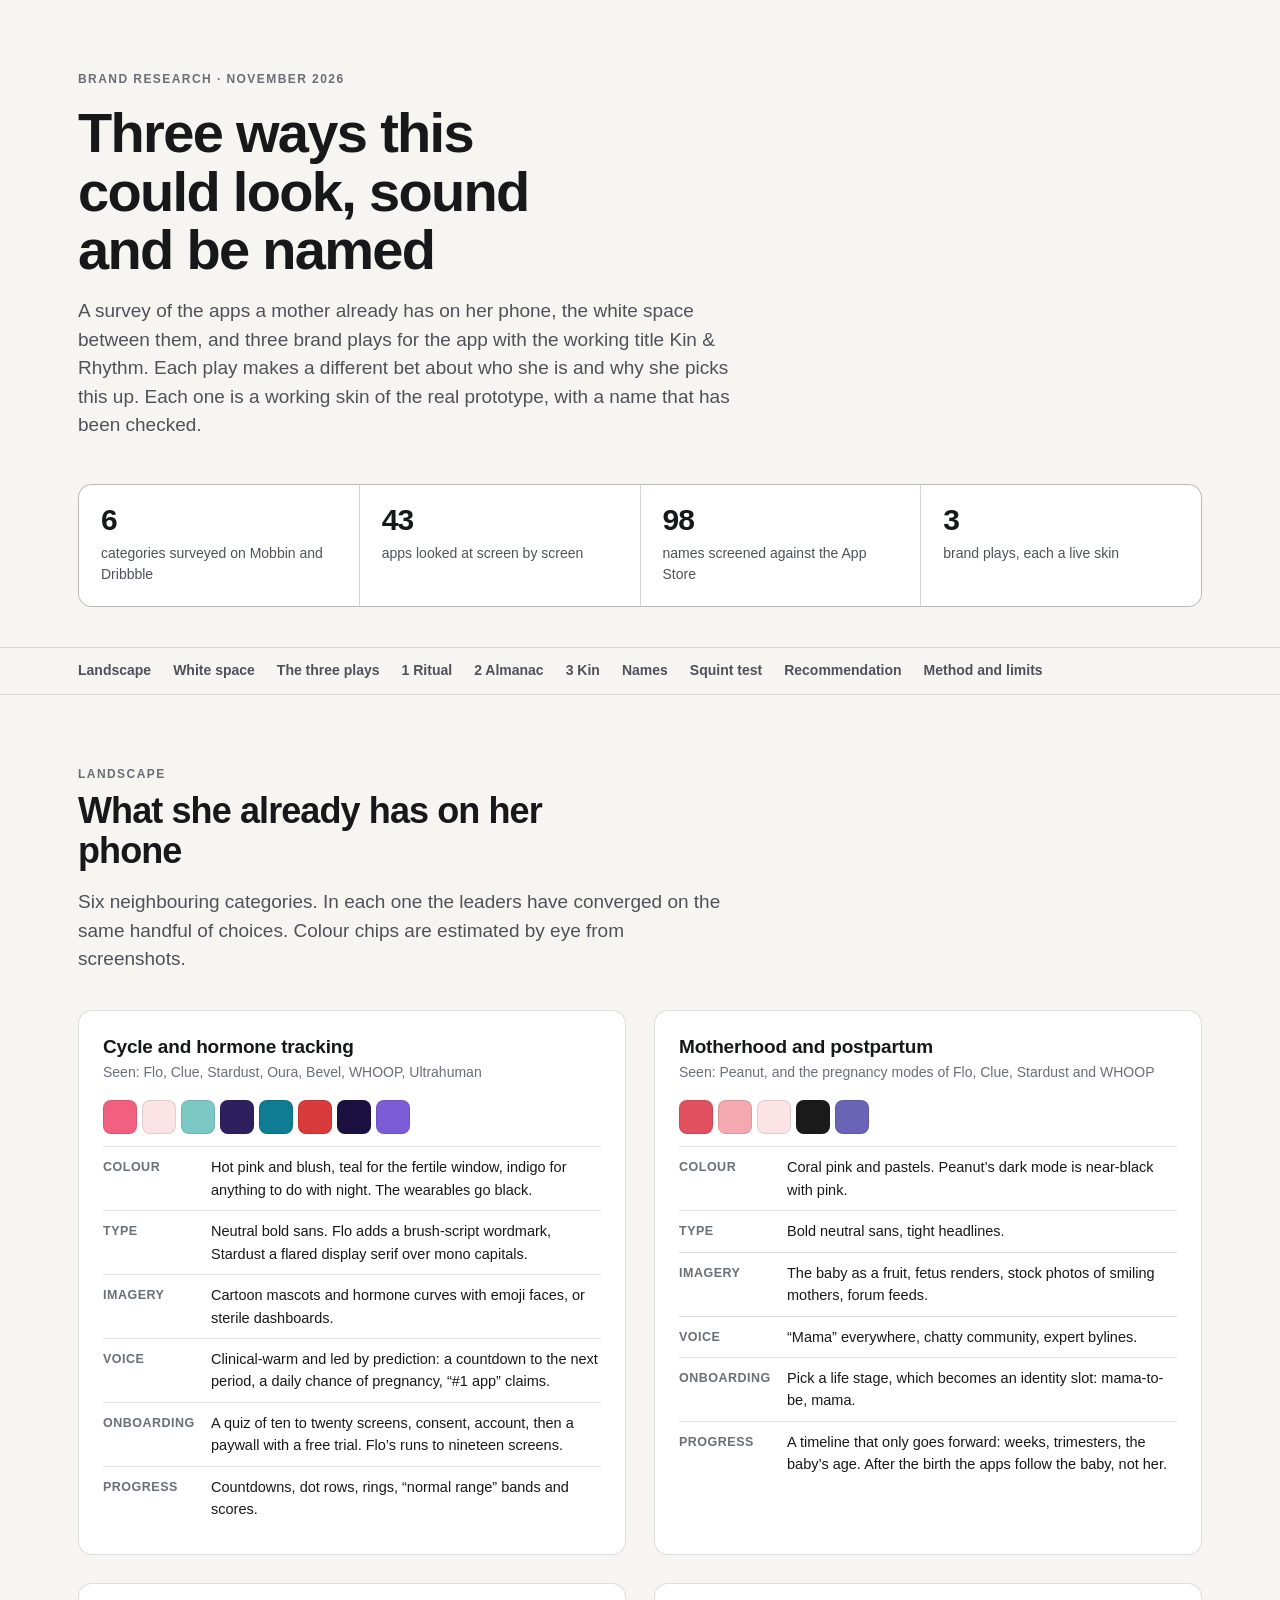
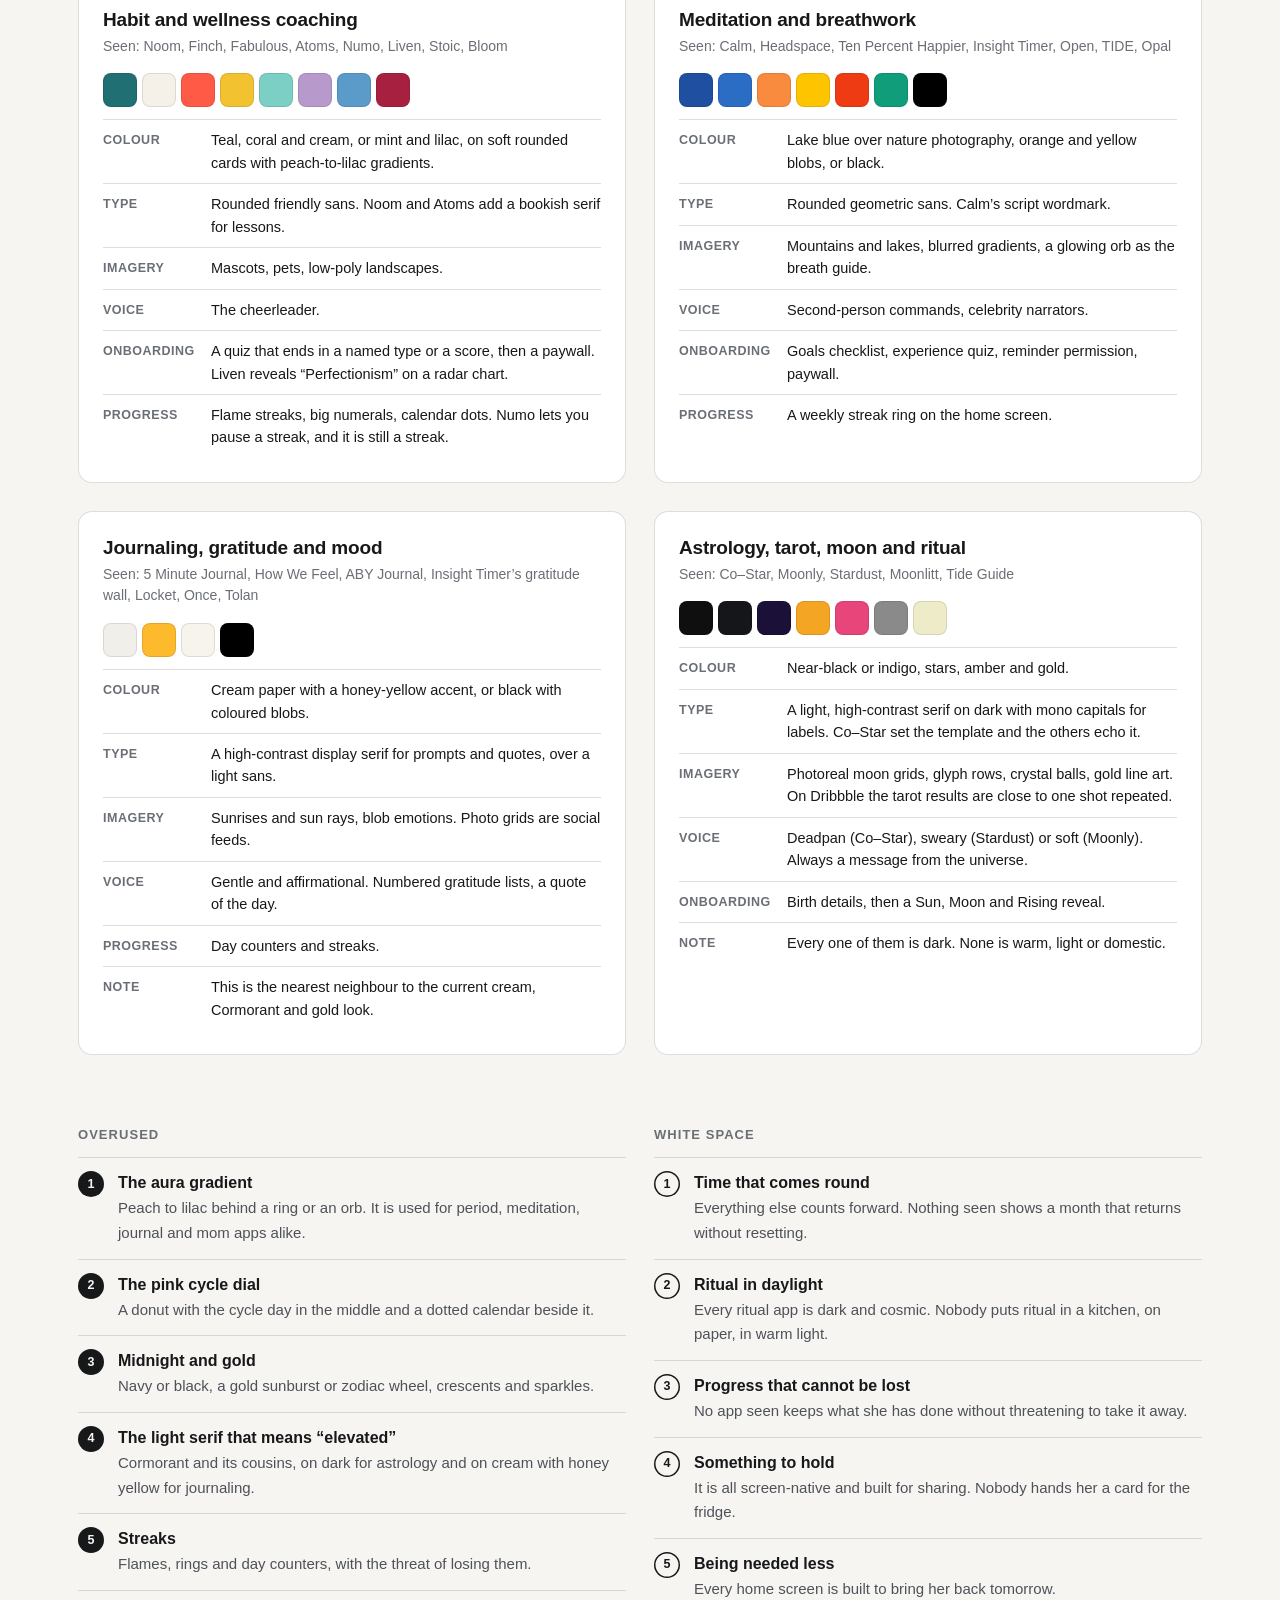
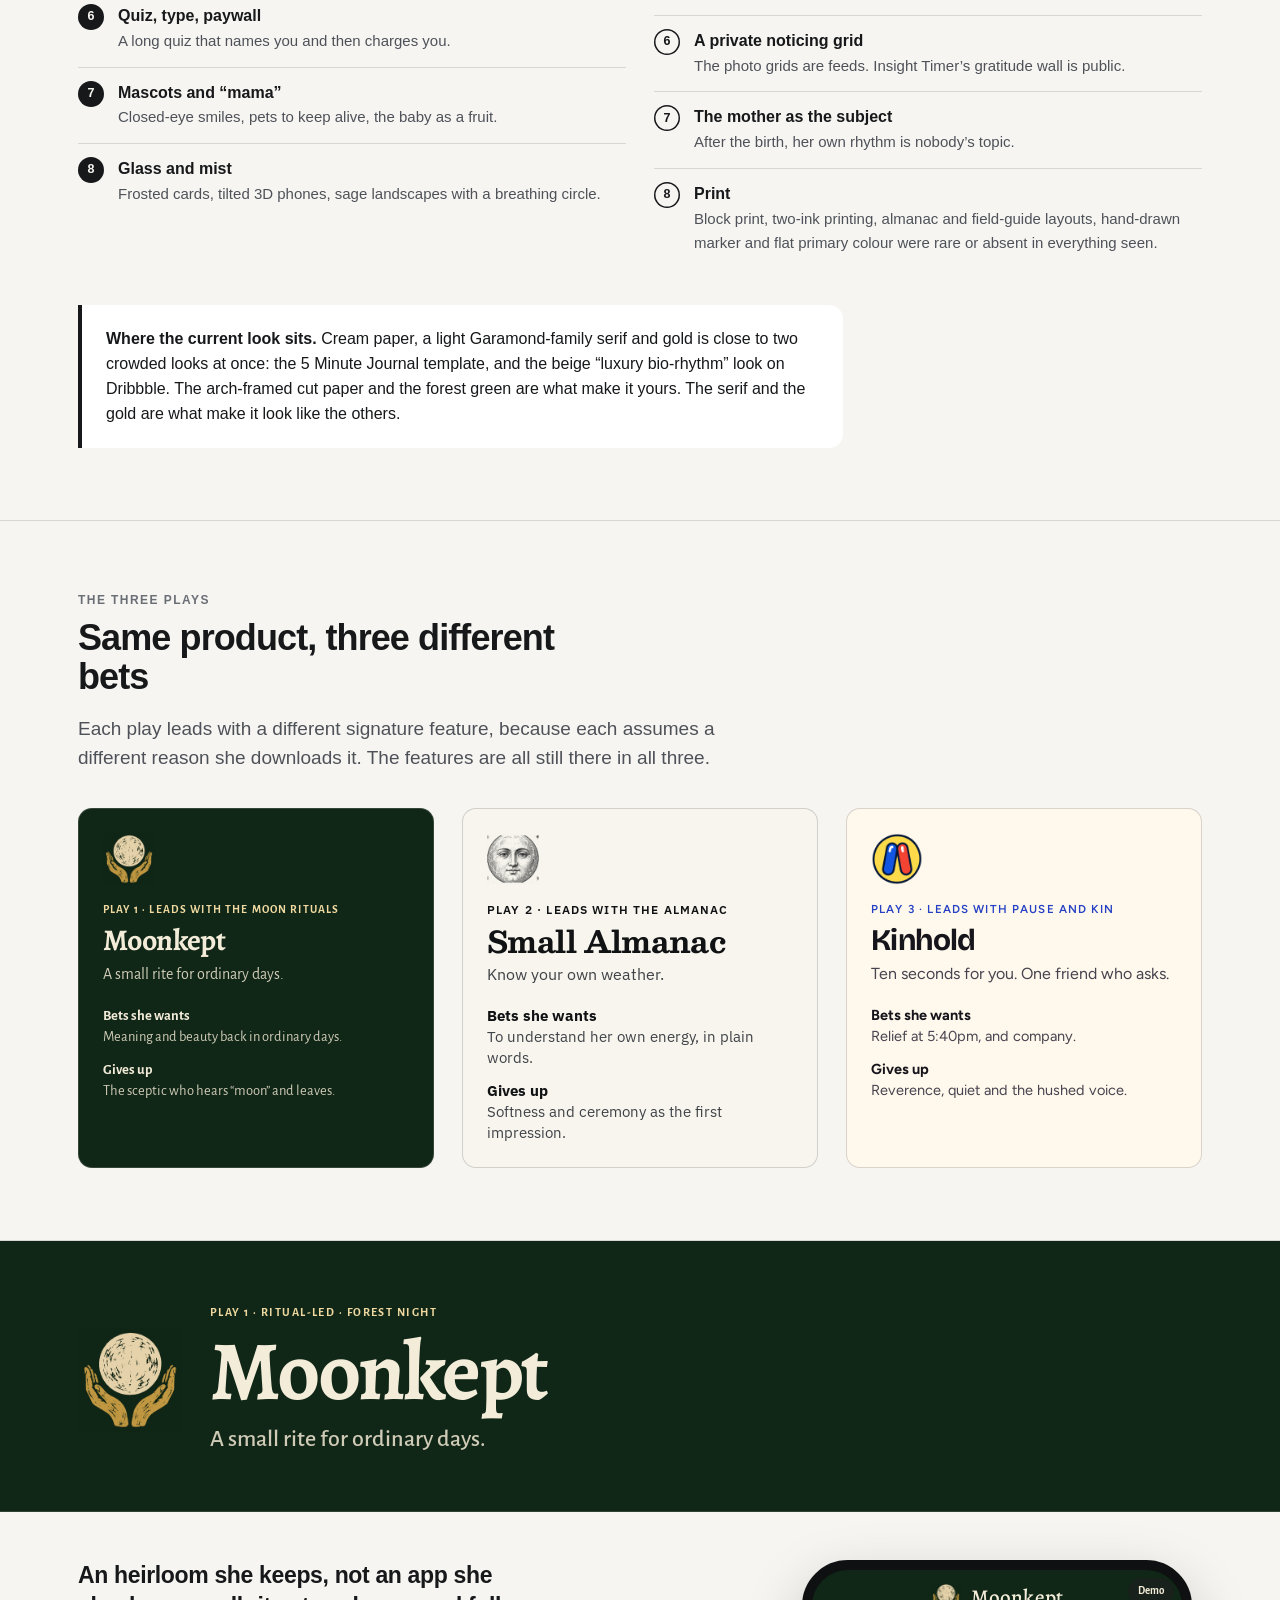
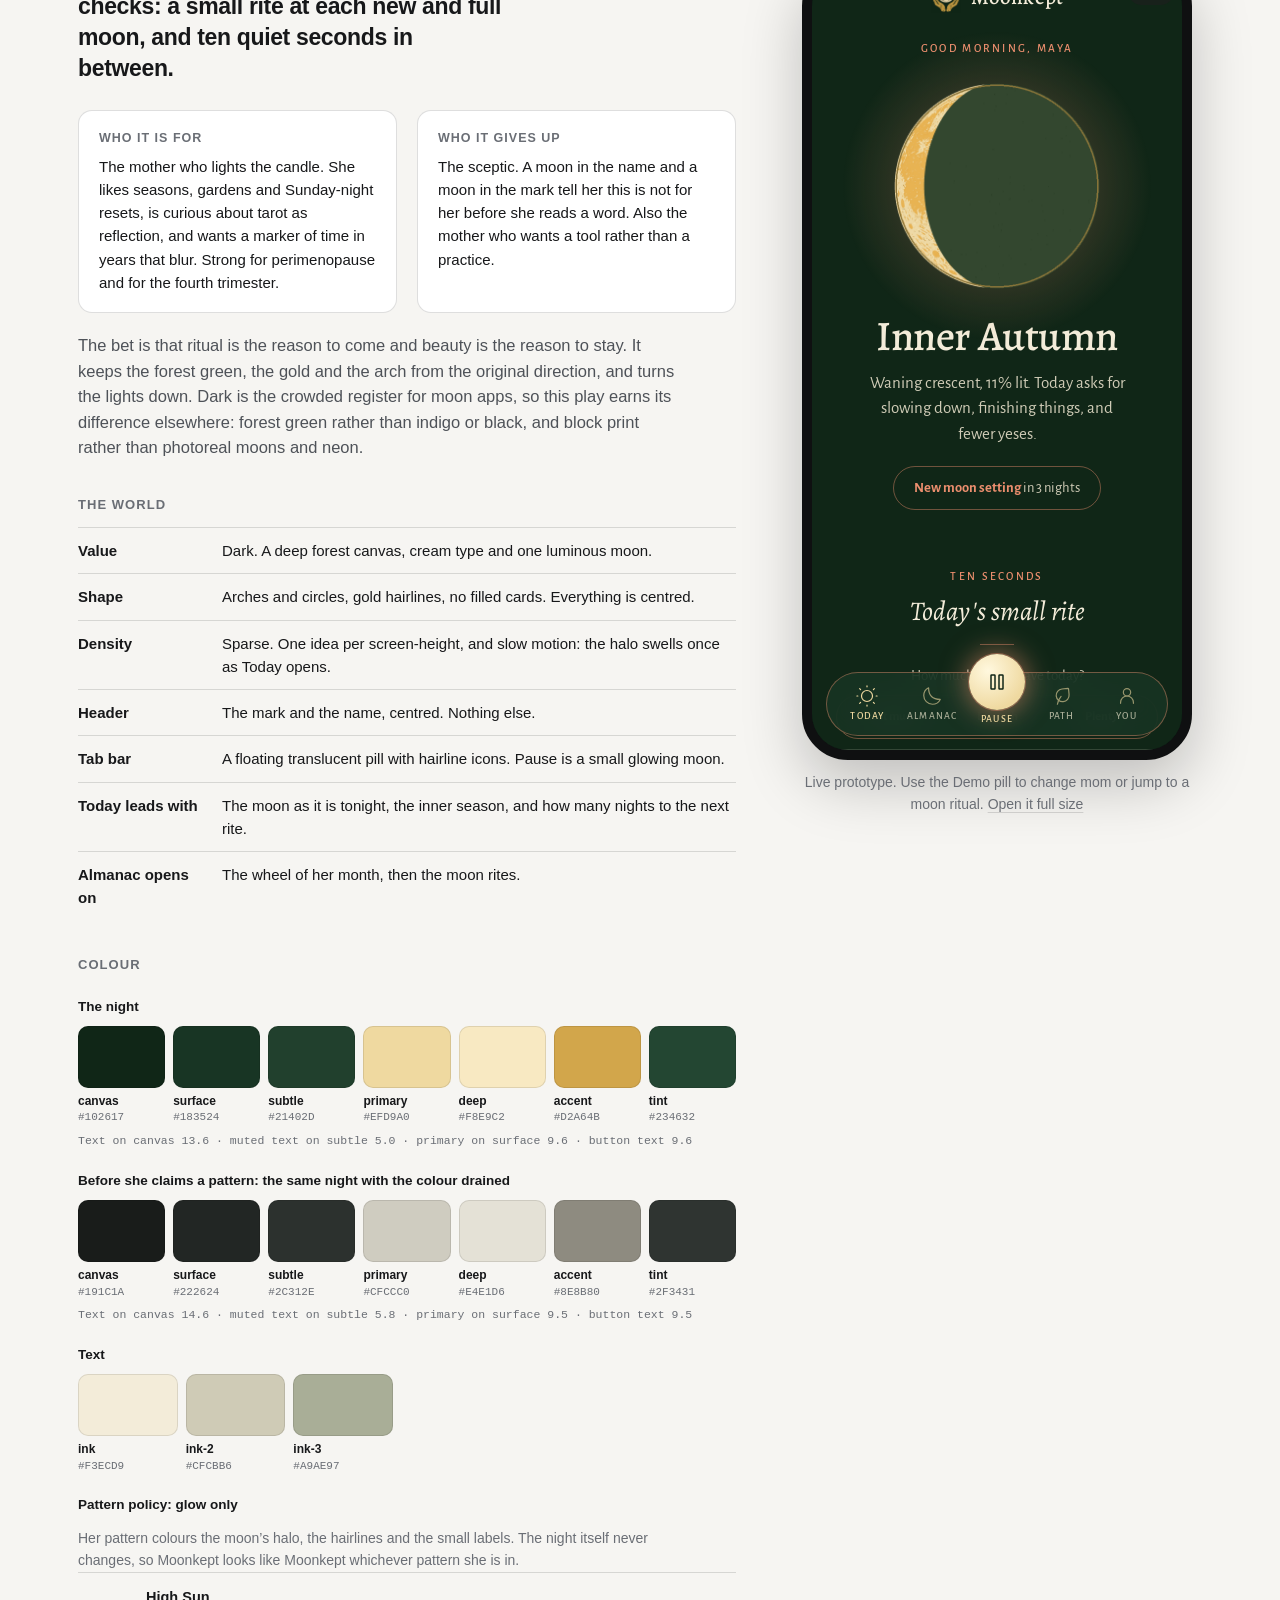
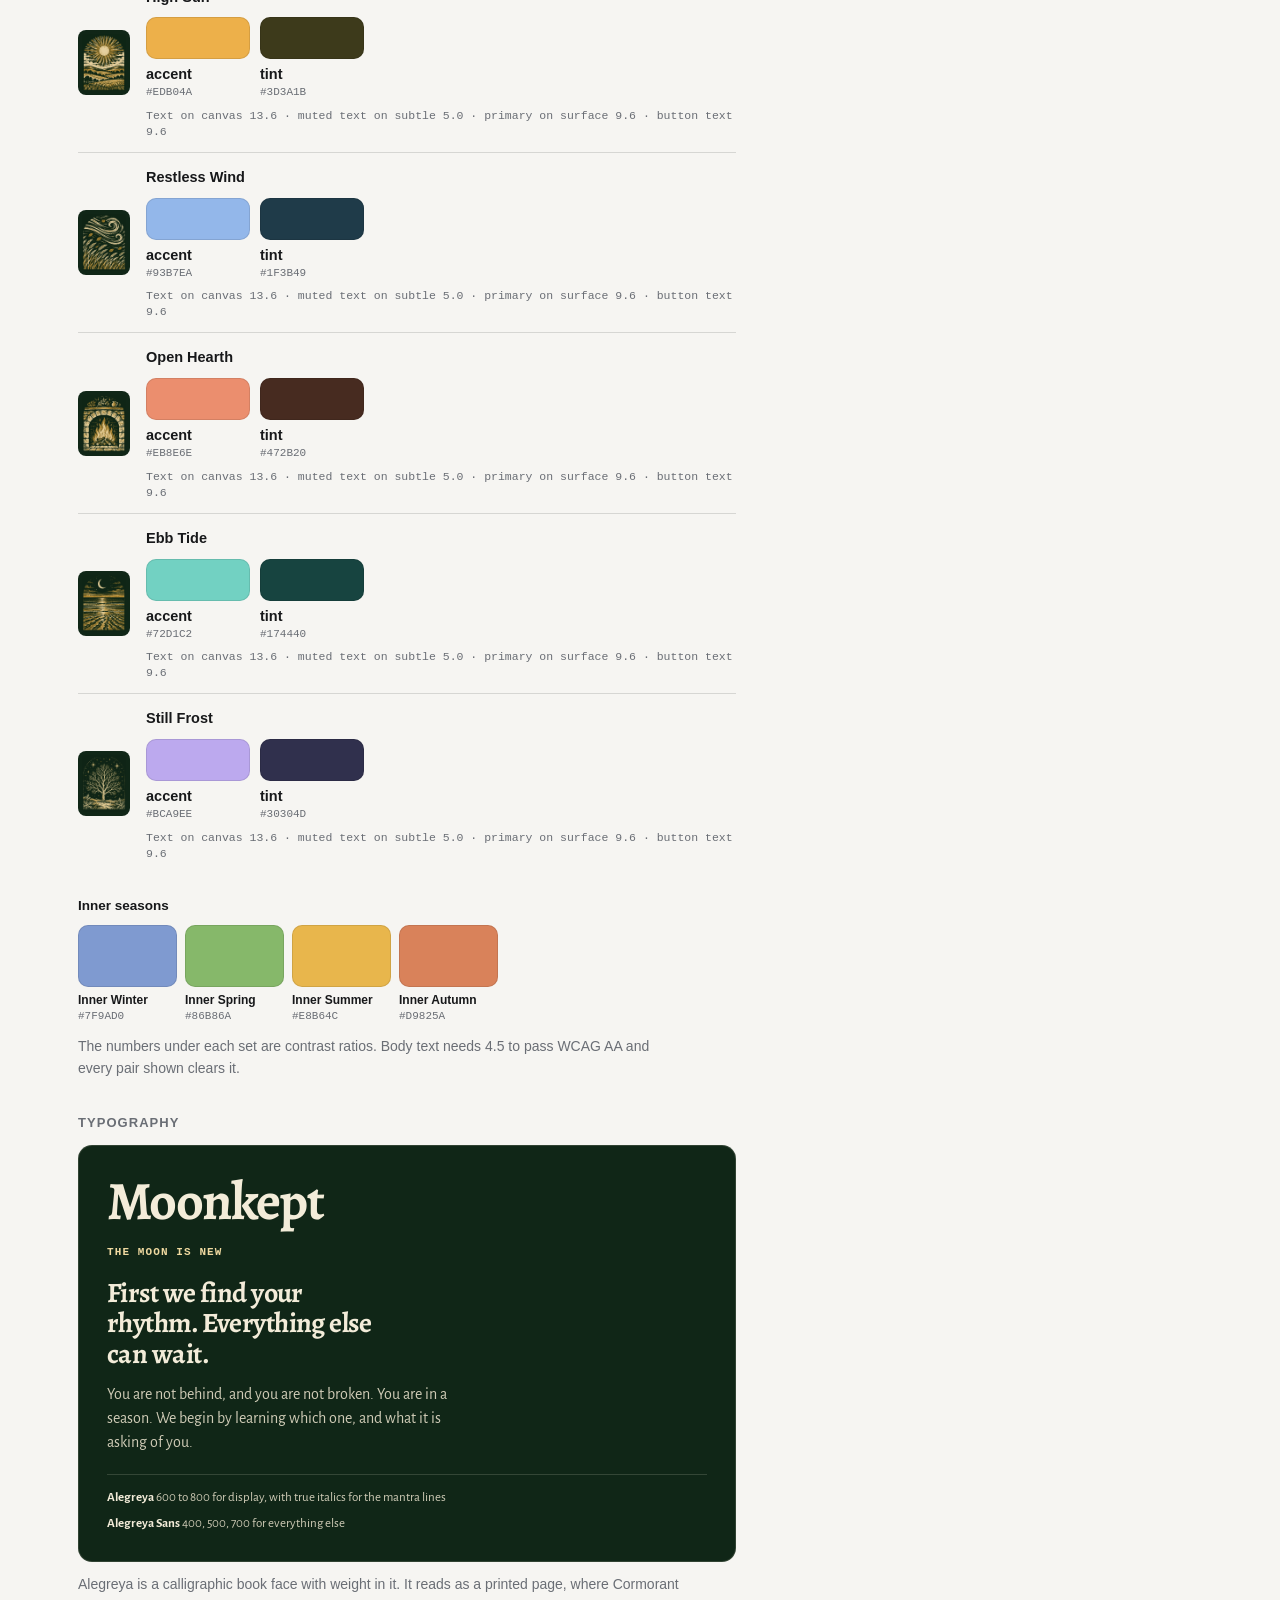
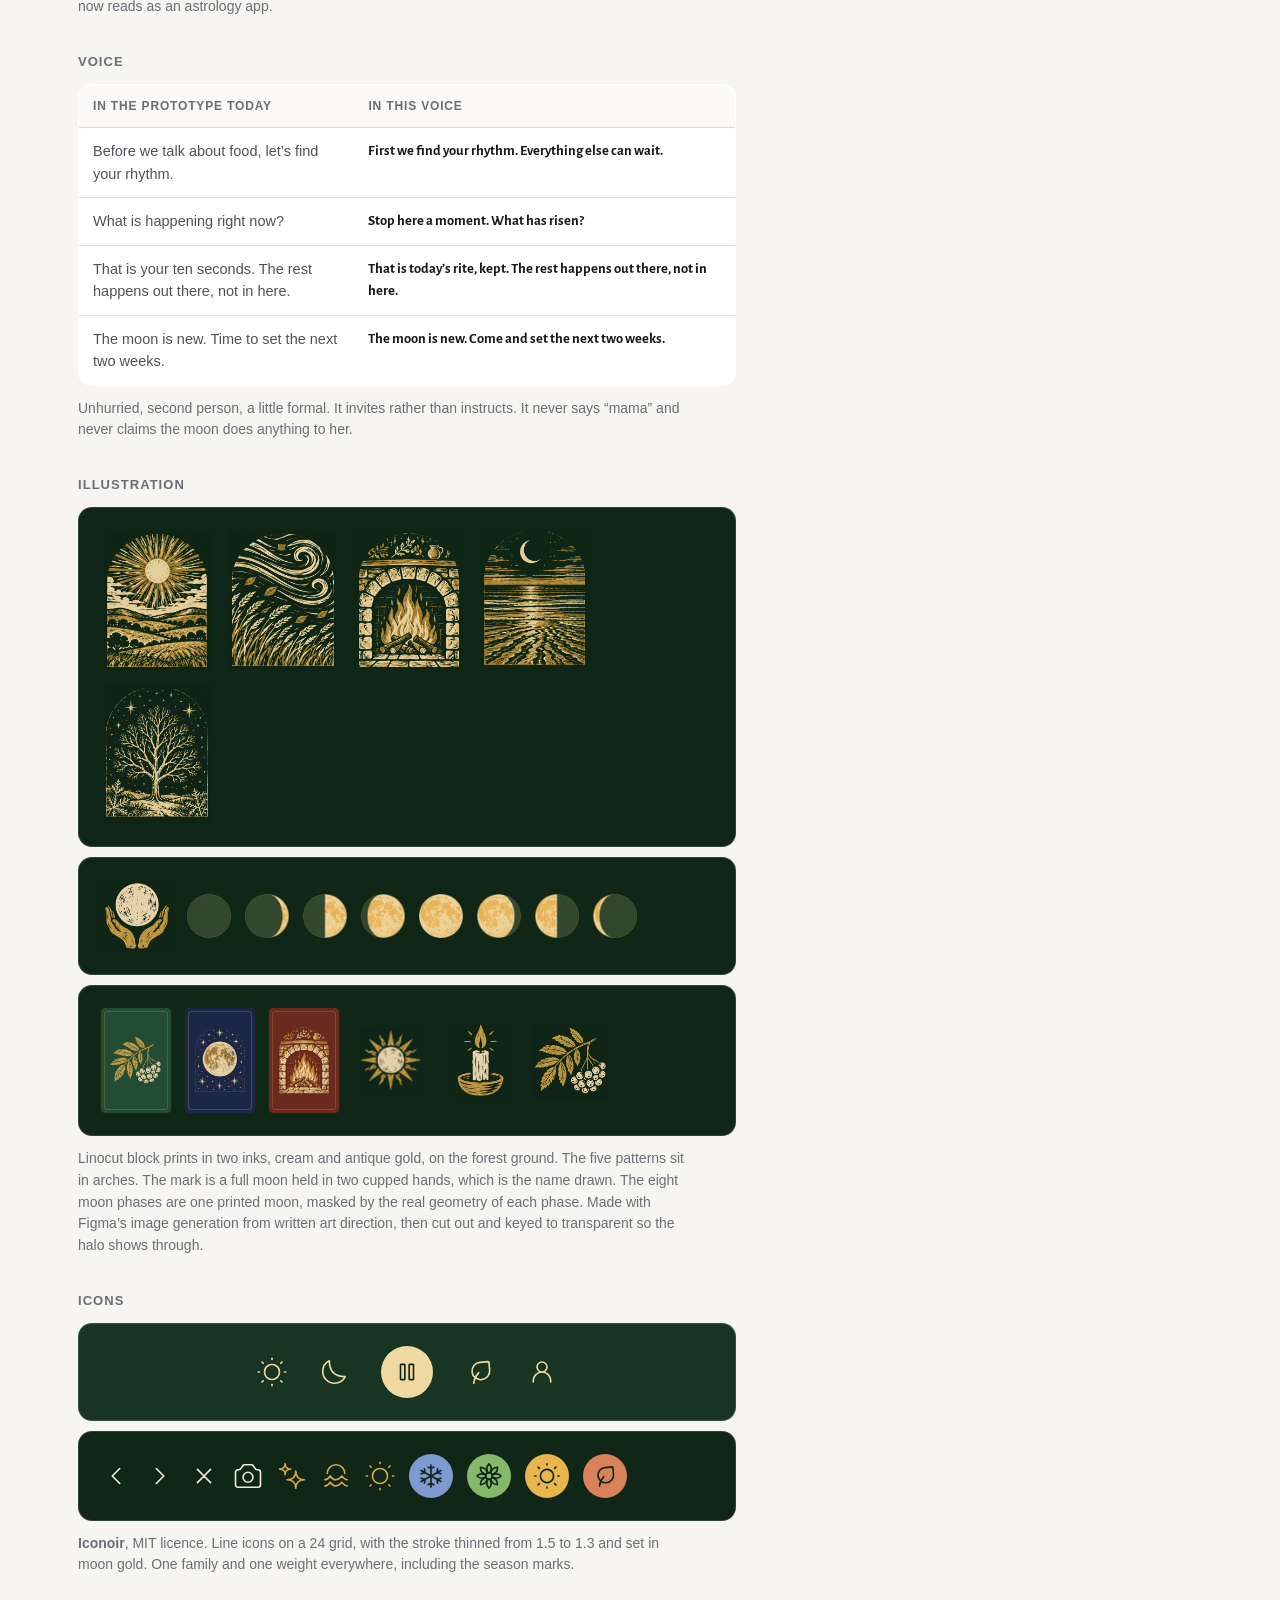
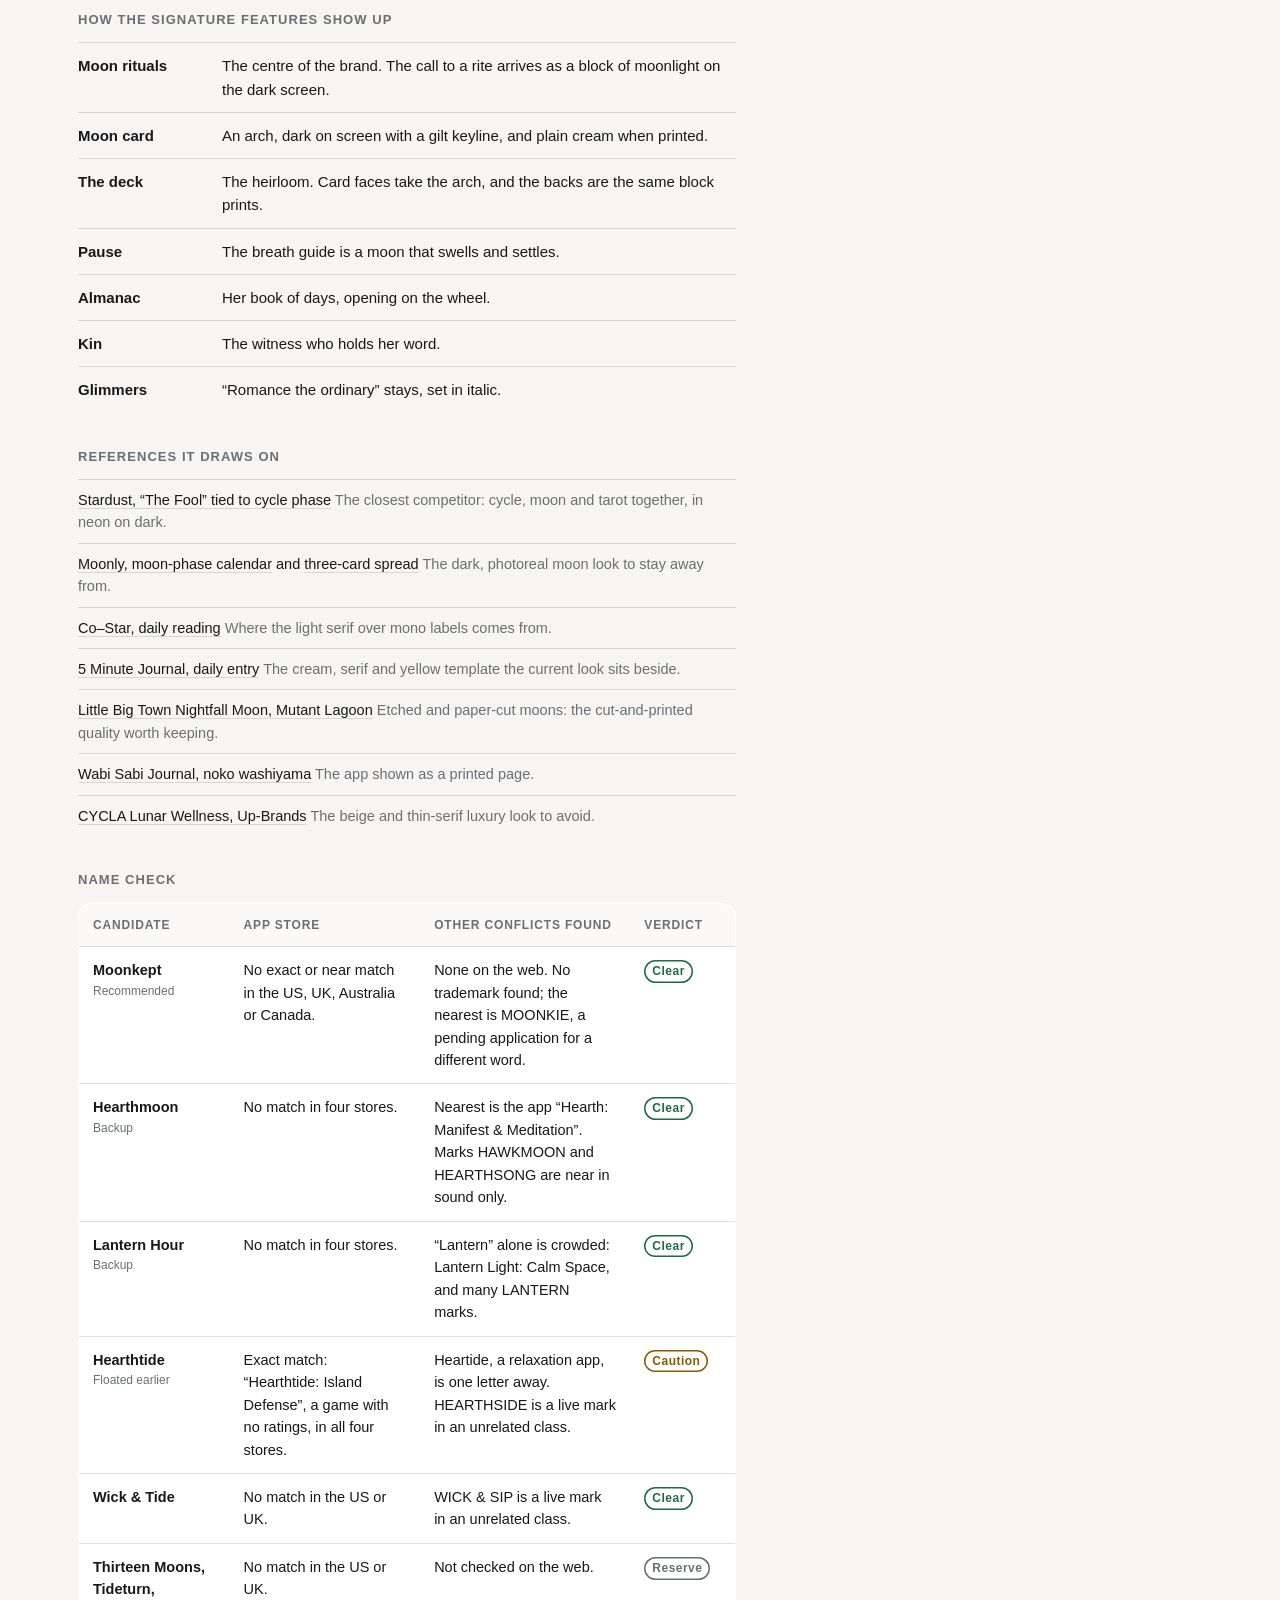
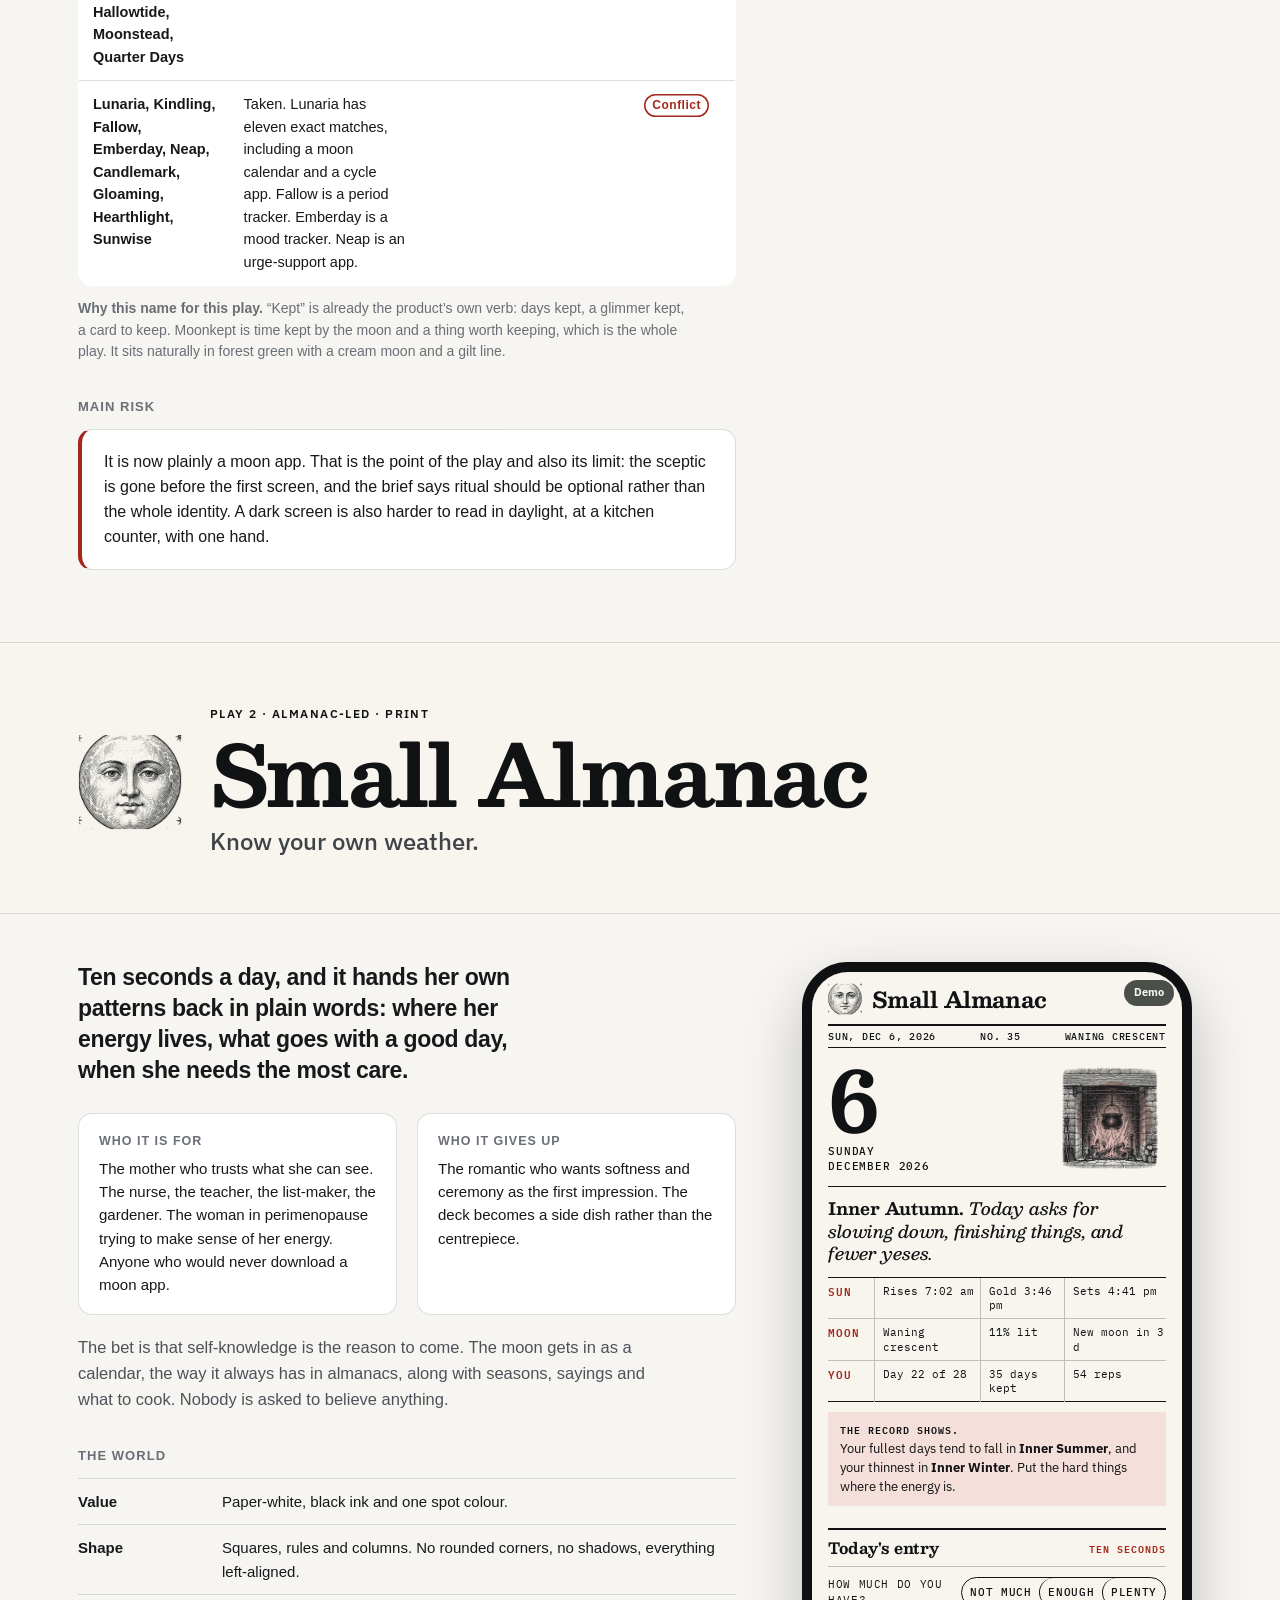
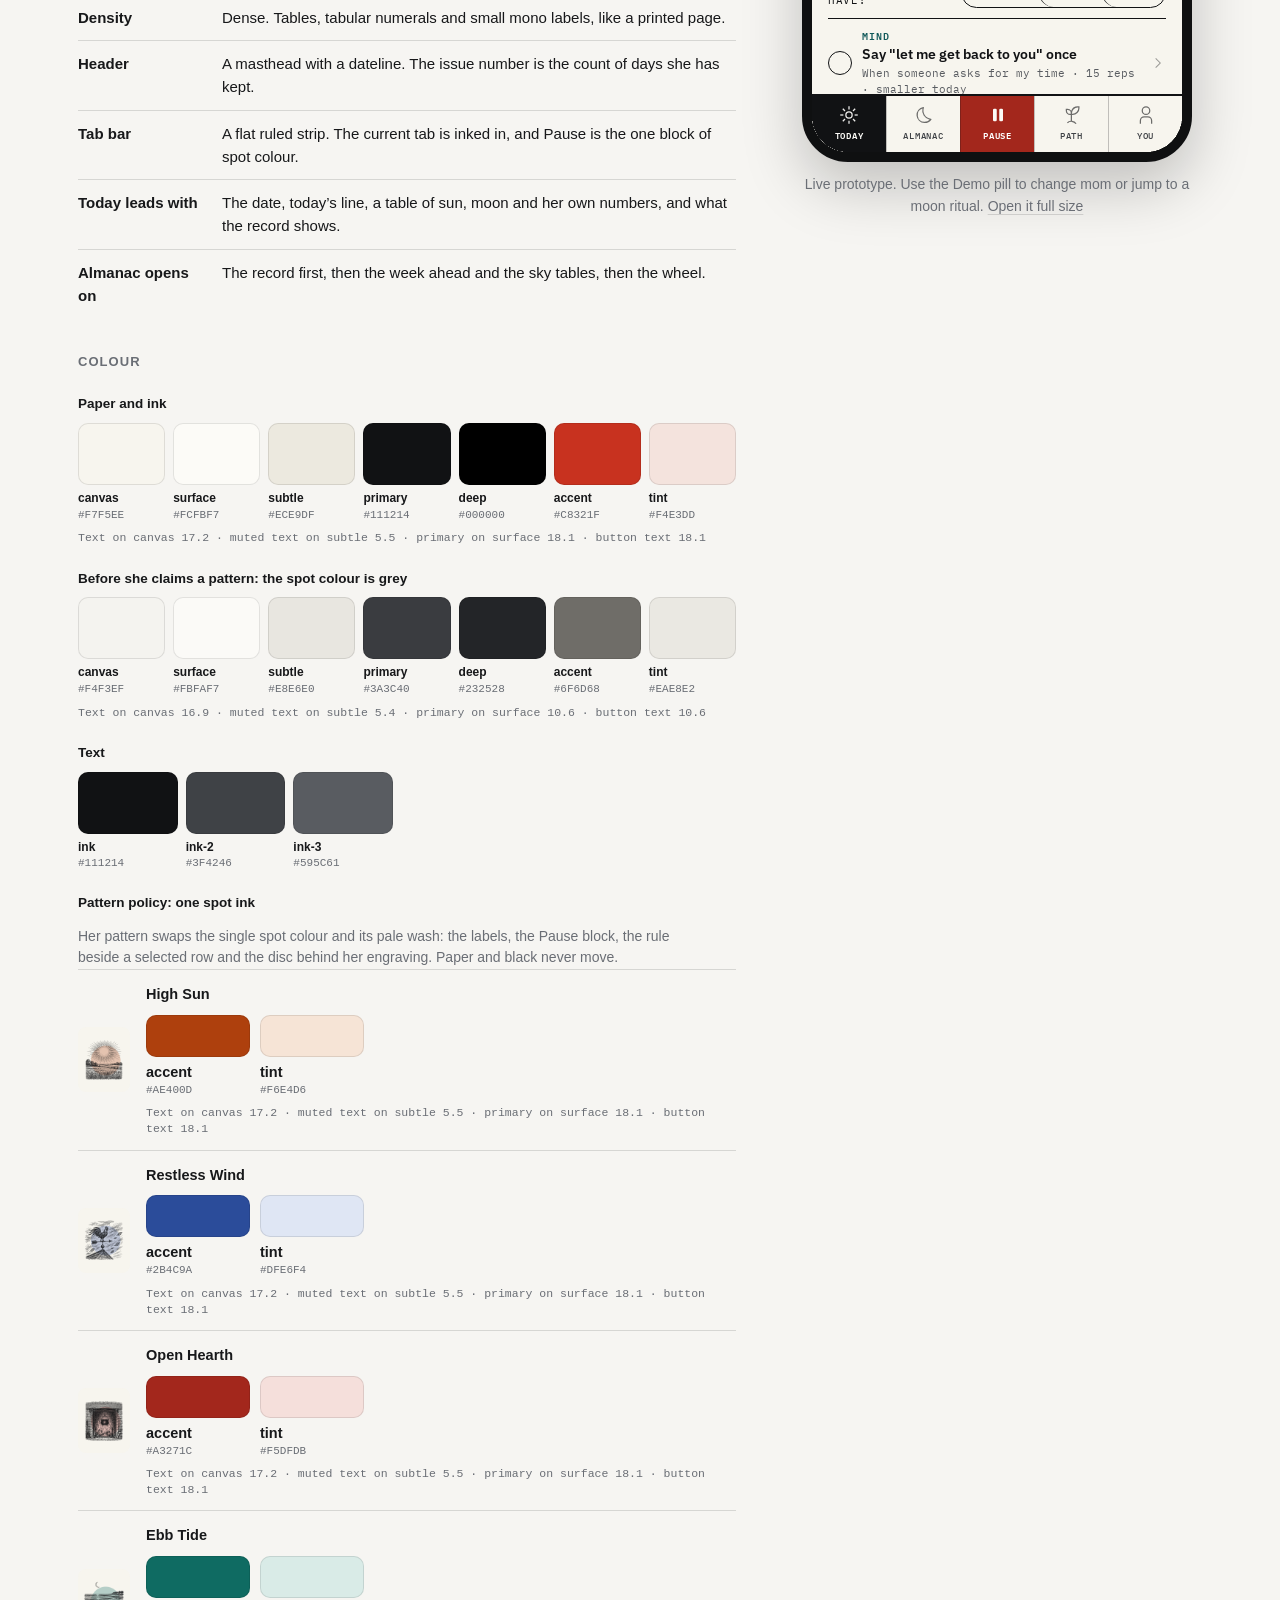
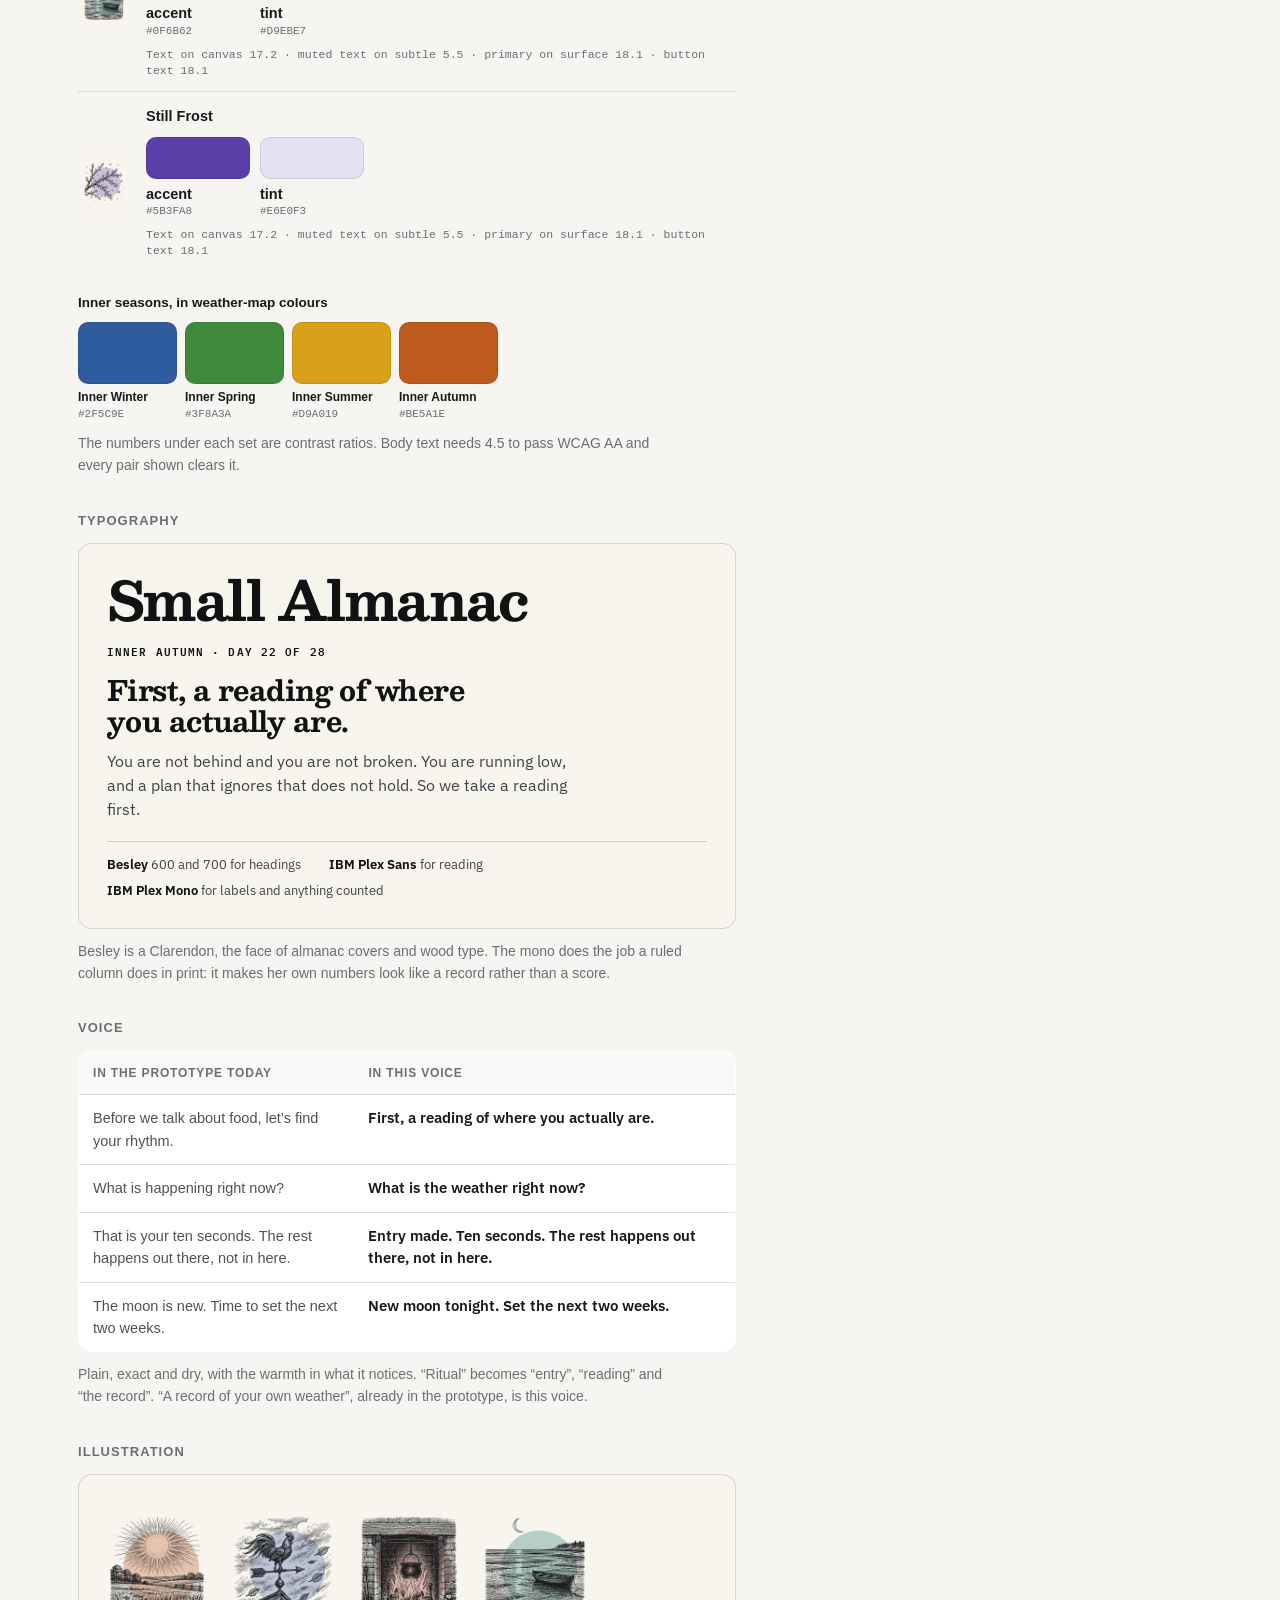
==== commit 41c15fee: "Brand skins, second pass: three distinct worlds Moonkept (forest night), Small Almanac (print) and K" ====
--- a/brand/index.html
+++ b/brand/index.html
@@ -39,7 +39,7 @@
         <li><a href="#almanac">2 Almanac</a></li>
         <li><a href="#kin">3 Kin</a></li>
         <li><a href="#names">Names</a></li>
-        <li><a href="#side">Side by side</a></li>
+        <li><a href="#squint">Squint test</a></li>
         <li><a href="#pick">Recommendation</a></li>
         <li><a href="#method">Method and limits</a></li>
       </ul>
@@ -210,7 +210,7 @@
       <div class="wrap hero-in">
         <div data-art="logo"></div>
         <div>
-          <p class="k">Play 1 · Ritual-led · evolves the Celtic celestial look</p>
+          <p class="k">Play 1 · Ritual-led · forest night</p>
           <p class="n" data-fill="name">Moonkept</p>
           <p class="l" data-fill="line">A small rite for ordinary days.</p>
         </div>
@@ -222,18 +222,30 @@
           <p class="position">An heirloom she keeps, not an app she checks: a small rite at each new and full moon, and ten quiet seconds in between.</p>
           <div class="duo">
             <div><b>Who it is for</b>The mother who lights the candle. She likes seasons, gardens and Sunday-night resets, is curious about tarot as reflection, and wants a marker of time in years that blur. Strong for perimenopause and for the fourth trimester.</div>
-            <div><b>Who it gives up</b>The sceptic. A moon in the name and a crescent in the mark tell her this is not for her before she reads a word. Also the mother who wants a tool rather than a practice.</div>
-          </div>
-          <p class="bet">The bet is that ritual is the reason to come and beauty is the reason to stay. It keeps what is distinctive in the original direction (cream, forest green, the arch) and replaces what the research shows is shared with everyone else (the light serif, gold as the only accent).</p>
+            <div><b>Who it gives up</b>The sceptic. A moon in the name and a moon in the mark tell her this is not for her before she reads a word. Also the mother who wants a tool rather than a practice.</div>
+          </div>
+          <p class="bet">The bet is that ritual is the reason to come and beauty is the reason to stay. It keeps the forest green, the gold and the arch from the original direction, and turns the lights down. Dark is the crowded register for moon apps, so this play earns its difference elsewhere: forest green rather than indigo or black, and block print rather than photoreal moons and neon.</p>
+
+          <h3 class="h4">The world</h3>
+          <dl class="features">
+            <div><dt>Value</dt><dd>Dark. A deep forest canvas, cream type and one luminous moon.</dd></div>
+            <div><dt>Shape</dt><dd>Arches and circles, gold hairlines, no filled cards. Everything is centred.</dd></div>
+            <div><dt>Density</dt><dd>Sparse. One idea per screen-height, and slow motion: the halo swells once as Today opens.</dd></div>
+            <div><dt>Header</dt><dd>The mark and the name, centred. Nothing else.</dd></div>
+            <div><dt>Tab bar</dt><dd>A floating translucent pill with hairline icons. Pause is a small glowing moon.</dd></div>
+            <div><dt>Today leads with</dt><dd>The moon as it is tonight, the inner season, and how many nights to the next rite.</dd></div>
+            <div><dt>Almanac opens on</dt><dd>The wheel of her month, then the moon rites.</dd></div>
+          </dl>
 
           <h3 class="h4">Colour</h3>
-          <p class="sub">Before she claims a pattern, and the calm default</p>
+          <p class="sub">The night</p>
           <div class="swatches" data-palette="base"></div>
-          <p class="sub">The muted quiz state</p>
+          <p class="sub">Before she claims a pattern: the same night with the colour drained</p>
           <div class="swatches" data-palette="unclaimed"></div>
           <p class="sub">Text</p>
           <div class="swatches ink" data-palette="ink"></div>
-          <p class="sub">The five patterns bloom as pigments: saffron, woad, madder, verdigris, heather</p>
+          <p class="sub">Pattern policy: glow only</p>
+          <p class="note">Her pattern colours the moon’s halo, the hairlines and the small labels. The night itself never changes, so Moonkept looks like Moonkept whichever pattern she is in.</p>
           <div data-palette="patterns"></div>
           <p class="sub">Inner seasons</p>
           <div class="swatches few" data-palette="seasons"></div>
@@ -263,19 +275,26 @@
           </div>
           <p class="note">Unhurried, second person, a little formal. It invites rather than instructs. It never says “mama” and never claims the moon does anything to her.</p>
 
-          <h3 class="h4">Illustration and icons</h3>
+          <h3 class="h4">Illustration</h3>
           <div class="art" data-art="pattern-sun pattern-wind pattern-hearth pattern-tide pattern-frost"></div>
-          <div class="art" data-art="season-winter season-spring season-summer season-autumn moon-0 moon-2 moon-4 moon-6 icon-today icon-rhythm icon-pause icon-plan icon-you sunburst"></div>
-          <p class="note">Block print inside the arch: three inks a plate, shapes cut heavy, highlights carved as dashed lines. The arch stops being only a picture frame and becomes the system shape for the moon card and the card faces. The prototype’s fine line icons stay.</p>
+          <div class="art" data-art="logo moon-0 moon-1 moon-2 moon-3 moon-4 moon-5 moon-6 moon-7"></div>
+          <div class="art" data-art="deck-hedgerow deck-nightsky deck-hearth sunburst candle.png sprig.png"></div>
+          <p class="note">Linocut block prints in two inks, cream and antique gold, on the forest ground. The five patterns sit in arches. The mark is a full moon held in two cupped hands, which is the name drawn. The eight moon phases are one printed moon, masked by the real geometry of each phase. Made with Figma’s image generation from written art direction, then cut out and keyed to transparent so the halo shows through.</p>
+
+          <h3 class="h4">Icons</h3>
+          <div class="art bar" data-art="icon-today icon-rhythm icon-pause icon-plan icon-you"></div>
+          <div class="art" data-art="icon-back icon-next icon-close icon-camera icon-spark icon-sunrise icon-golden season-winter season-spring season-summer season-autumn"></div>
+          <p class="note"><b>Iconoir</b>, MIT licence. Line icons on a 24 grid, with the stroke thinned from 1.5 to 1.3 and set in moon gold. One family and one weight everywhere, including the season marks.</p>
 
           <h3 class="h4">How the signature features show up</h3>
           <dl class="features">
-            <div><dt>Moon rituals</dt><dd>The centre of the brand. “Setting” and “gathering” keep their names. The call on Today is an invitation.</dd></div>
-            <div><dt>Moon card</dt><dd>An arch-topped keepsake with a gilt keyline, made to look letterpressed and worth keeping.</dd></div>
-            <div><dt>The deck</dt><dd>The heirloom. Card faces take the arch. Hedgerow, Night Sky and Hearth &amp; Thread stay as they are.</dd></div>
-            <div><dt>Almanac</dt><dd>Her book of days. Same data, framed as a record she keeps.</dd></div>
-            <div><dt>Kin</dt><dd>The witness who holds her word. The language is already right.</dd></div>
-            <div><dt>Glimmers</dt><dd>“Romance the ordinary” stays. Lines are set in italic, like pressed flowers in a book.</dd></div>
+            <div><dt>Moon rituals</dt><dd>The centre of the brand. The call to a rite arrives as a block of moonlight on the dark screen.</dd></div>
+            <div><dt>Moon card</dt><dd>An arch, dark on screen with a gilt keyline, and plain cream when printed.</dd></div>
+            <div><dt>The deck</dt><dd>The heirloom. Card faces take the arch, and the backs are the same block prints.</dd></div>
+            <div><dt>Pause</dt><dd>The breath guide is a moon that swells and settles.</dd></div>
+            <div><dt>Almanac</dt><dd>Her book of days, opening on the wheel.</dd></div>
+            <div><dt>Kin</dt><dd>The witness who holds her word.</dd></div>
+            <div><dt>Glimmers</dt><dd>“Romance the ordinary” stays, set in italic.</dd></div>
           </dl>
 
           <h3 class="h4">References it draws on</h3>
@@ -307,11 +326,11 @@
           <p class="note"><b>Why this name for this play.</b> “Kept” is already the product’s own verb: days kept, a glimmer kept, a card to keep. Moonkept is time kept by the moon and a thing worth keeping, which is the whole play. It sits naturally in forest green with a cream moon and a gilt line.</p>
 
           <h3 class="h4">Main risk</h3>
-          <p class="risk">This is still the play most likely to be filed under moon apps. Block print stops it looking like Moonly. It does not change what it says it is, and the brief is clear that ritual should be optional rather than the whole identity.</p>
+          <p class="risk">It is now plainly a moon app. That is the point of the play and also its limit: the sceptic is gone before the first screen, and the brief says ritual should be optional rather than the whole identity. A dark screen is also harder to read in daylight, at a kitchen counter, with one hand.</p>
         </div>
 
         <aside class="aside">
-          <div class="device"><iframe src="../skin-ritual.html#maya" title="Moonkept, the working prototype" loading="lazy"></iframe></div>
+          <div class="device"><iframe src="../skin-ritual.html#maya/today" title="Moonkept, the working prototype" loading="lazy"></iframe></div>
           <p class="note">Live prototype. Use the Demo pill to change mom or jump to a moon ritual. <a href="../skin-ritual.html">Open it full size</a></p>
         </aside>
       </div>
@@ -324,7 +343,7 @@
       <div class="wrap hero-in">
         <div data-art="logo"></div>
         <div>
-          <p class="k">Play 2 · Almanac-led · for the sceptic too</p>
+          <p class="k">Play 2 · Almanac-led · print</p>
           <p class="n" data-fill="name">Small Almanac</p>
           <p class="l" data-fill="line">Know your own weather.</p>
         </div>
@@ -340,18 +359,30 @@
           </div>
           <p class="bet">The bet is that self-knowledge is the reason to come. The moon gets in as a calendar, the way it always has in almanacs, along with seasons, sayings and what to cook. Nobody is asked to believe anything.</p>
 
+          <h3 class="h4">The world</h3>
+          <dl class="features">
+            <div><dt>Value</dt><dd>Paper-white, black ink and one spot colour.</dd></div>
+            <div><dt>Shape</dt><dd>Squares, rules and columns. No rounded corners, no shadows, everything left-aligned.</dd></div>
+            <div><dt>Density</dt><dd>Dense. Tables, tabular numerals and small mono labels, like a printed page.</dd></div>
+            <div><dt>Header</dt><dd>A masthead with a dateline. The issue number is the count of days she has kept.</dd></div>
+            <div><dt>Tab bar</dt><dd>A flat ruled strip. The current tab is inked in, and Pause is the one block of spot colour.</dd></div>
+            <div><dt>Today leads with</dt><dd>The date, today’s line, a table of sun, moon and her own numbers, and what the record shows.</dd></div>
+            <div><dt>Almanac opens on</dt><dd>The record first, then the week ahead and the sky tables, then the wheel.</dd></div>
+          </dl>
+
           <h3 class="h4">Colour</h3>
-          <p class="sub">Newsprint, blue-black ink, almanac red, and a yellow highlighter wash for anything selected</p>
+          <p class="sub">Paper and ink</p>
           <div class="swatches" data-palette="base"></div>
-          <p class="sub">The muted quiz state</p>
+          <p class="sub">Before she claims a pattern: the spot colour is grey</p>
           <div class="swatches" data-palette="unclaimed"></div>
           <p class="sub">Text</p>
           <div class="swatches ink" data-palette="ink"></div>
-          <p class="sub">Each pattern is one spot ink on the same paper</p>
+          <p class="sub">Pattern policy: one spot ink</p>
+          <p class="note">Her pattern swaps the single spot colour and its pale wash: the labels, the Pause block, the rule beside a selected row and the disc behind her engraving. Paper and black never move.</p>
           <div data-palette="patterns"></div>
           <p class="sub">Inner seasons, in weather-map colours</p>
           <div class="swatches few" data-palette="seasons"></div>
-          <p class="note">The bloom is quieter here on purpose. The paper stays put and the ink colour arrives.</p>
+          <p class="note">The numbers under each set are contrast ratios. Body text needs 4.5 to pass WCAG AA and every pair shown clears it.</p>
 
           <h3 class="h4">Typography</h3>
           <div class="specimen">
@@ -377,19 +408,26 @@
           </div>
           <p class="note">Plain, exact and dry, with the warmth in what it notices. “Ritual” becomes “entry”, “reading” and “the record”. “A record of your own weather”, already in the prototype, is this voice.</p>
 
-          <h3 class="h4">Illustration and icons</h3>
+          <h3 class="h4">Illustration</h3>
           <div class="art" data-art="pattern-sun pattern-wind pattern-hearth pattern-tide pattern-frost"></div>
-          <div class="art" data-art="season-winter season-spring season-summer season-autumn moon-0 moon-2 moon-4 moon-6 icon-today icon-rhythm icon-pause icon-plan icon-you sunburst deck-hedgerow deck-nightsky deck-hearth"></div>
-          <p class="note">Engraved plates, numbered I to V, in ink and one spot colour. Diagrams rather than scenes: Ebb Tide is a tide chart, Restless Wind is a set of isobars. Icons borrow almanac signs. Tick boxes are square, corners are sharp, and hairlines replace shadows.</p>
+          <div class="art" data-art="logo moonface.png moon-0 moon-2 moon-4 moon-6 sunburst"></div>
+          <div class="art" data-art="deck-hedgerow deck-nightsky deck-hearth"></div>
+          <p class="note">Wood engravings in the manner of a nineteenth-century almanac: black ink, fine hatching, no grey. Each pattern’s engraving sits on one screened disc of her spot colour. The mark is the almanac’s moon face. Made with Figma’s image generation from written art direction, then converted to ink on a transparent ground so it prints onto the paper colour. The moon phases are drawn as almanac glyphs from the real geometry.</p>
+
+          <h3 class="h4">Icons</h3>
+          <div class="art bar" data-art="icon-today icon-rhythm icon-pause icon-plan icon-you"></div>
+          <div class="art" data-art="icon-back icon-next icon-close icon-camera icon-spark icon-sunrise icon-golden season-winter season-spring season-summer season-autumn"></div>
+          <p class="note"><b>IBM Carbon</b>, Apache 2.0 licence. Sharp, technical glyphs on a 32 grid, drawn to sit beside IBM Plex, in black ink.</p>
 
           <h3 class="h4">How the signature features show up</h3>
           <dl class="features">
-            <div><dt>Almanac</dt><dd>The whole brand. “What it is noticing” becomes “What the record shows”.</dd></div>
-            <div><dt>Moon rituals</dt><dd>“Set the fortnight” at the new moon, “read it back” at the full. The moon is the oldest calendar there is, and that is all it needs to be.</dd></div>
-            <div><dt>Moon card</dt><dd>A printed slip with a double rule, like a page torn from the book.</dd></div>
-            <div><dt>Glimmers</dt><dd>“Worth noting”: one good thing, noted. The grid reads as a page of specimens.</dd></div>
+            <div><dt>Almanac</dt><dd>The whole brand. Today is a page of it.</dd></div>
+            <div><dt>Moon rituals</dt><dd>“Set the fortnight” at the new moon, “read it back” at the full. The call is a black banner, like a printed notice.</dd></div>
+            <div><dt>Moon card</dt><dd>A printed slip with a double rule, and her word in the spot colour.</dd></div>
+            <div><dt>Glimmers</dt><dd>“Worth noting”: one good thing, noted.</dd></div>
+            <div><dt>Pause</dt><dd>The breath guide is a plain ink ring with a dashed gauge.</dd></div>
             <div><dt>Kin</dt><dd>Unchanged. One witness who asks how it went.</dd></div>
-            <div><dt>The deck</dt><dd>A daily card, with three field-card backs. Offered, never assumed.</dd></div>
+            <div><dt>The deck</dt><dd>A daily card with engraved backs. Offered, never assumed.</dd></div>
           </dl>
 
           <h3 class="h4">References it draws on</h3>
@@ -420,11 +458,11 @@
           <p class="note"><b>Why this name for this play.</b> It says what it is and how big it is: an almanac, and a small one, ten seconds a day. It belongs with yellow, red and black ink on newsprint, which is what almanacs have looked like for two centuries. The cost is that a descriptive name is easy to clear and hard to defend. Wellworn is more ownable and comes from the product’s own picture of a path worn in, but the clothing marks matter if there is ever merchandise.</p>
 
           <h3 class="h4">Main risk</h3>
-          <p class="risk">It can read as cold, or as a tool for people who own weather stations. The warmth has to come from the words, the plates and the pattern colour arriving. Without them it is a ledger.</p>
+          <p class="risk">It can read as cold, or as a tool for people who own weather stations. The warmth has to come from the words and the engravings. It is also the densest of the three, which asks the most of a tired reader on a small screen.</p>
         </div>
 
         <aside class="aside">
-          <div class="device"><iframe src="../skin-almanac.html#maya" title="Small Almanac, the working prototype" loading="lazy"></iframe></div>
+          <div class="device"><iframe src="../skin-almanac.html#maya/today" title="Small Almanac, the working prototype" loading="lazy"></iframe></div>
           <p class="note">Live prototype. Use the Demo pill to change mom or jump to a moon ritual. <a href="../skin-almanac.html">Open it full size</a></p>
         </aside>
       </div>
@@ -437,7 +475,7 @@
       <div class="wrap hero-in">
         <div data-art="logo"></div>
         <div>
-          <p class="k">Play 3 · Kin-led · the frank friend</p>
+          <p class="k">Play 3 · Kin-led · colour blocks</p>
           <p class="n" data-fill="name">Kinhold</p>
           <p class="l" data-fill="line">Ten seconds for you. One friend who asks.</p>
         </div>
@@ -453,18 +491,30 @@
           </div>
           <p class="bet">The bet is that relief and company are the reason to come, and that the witness is how it spreads: every mother brings one friend who does not need the app. This is the only play with a growth loop built into the brand.</p>
 
+          <h3 class="h4">The world</h3>
+          <dl class="features">
+            <div><dt>Value</dt><dd>Big flat fields of cobalt, tomato and butter on milk.</dd></div>
+            <div><dt>Shape</dt><dd>Large rounded blocks, pills and circles. No outlines and no shadows.</dd></div>
+            <div><dt>Density</dt><dd>Medium, with the largest touch targets of the three.</dd></div>
+            <div><dt>Header</dt><dd>A cobalt block with her initial and a greeting.</dd></div>
+            <div><dt>Tab bar</dt><dd>A floating ink bar with filled icons. Pause is a big round tomato button.</dd></div>
+            <div><dt>Today leads with</dt><dd>Her people, as chips with initials, then her tiny good things as a strip of photos.</dd></div>
+            <div><dt>Almanac opens on</dt><dd>Her glimmer grid, then what the record shows.</dd></div>
+          </dl>
+
           <h3 class="h4">Colour</h3>
-          <p class="sub">Enamel brights on milk: cobalt, tomato, butter</p>
+          <p class="sub">Milk and three brights</p>
           <div class="swatches" data-palette="base"></div>
-          <p class="sub">The muted quiz state</p>
+          <p class="sub">Before she claims a pattern: the blocks are grey</p>
           <div class="swatches" data-palette="unclaimed"></div>
           <p class="sub">Text</p>
           <div class="swatches ink" data-palette="ink"></div>
-          <p class="sub">Each pattern is a pair of fridge magnets</p>
+          <p class="sub">Pattern policy: one element</p>
+          <p class="note">Her pattern owns one colour: her own initial in the header and the block behind her sticker. Cobalt, tomato and butter stay put.</p>
           <div data-palette="patterns"></div>
           <p class="sub">Inner seasons</p>
           <div class="swatches few" data-palette="seasons"></div>
-          <p class="note">The yellows and oranges are never used for text. They sit inside an ink outline, which is what keeps this bright and still readable.</p>
+          <p class="note">The numbers under each set are contrast ratios. Body text needs 4.5 to pass WCAG AA and every pair shown clears it.</p>
 
           <h3 class="h4">Typography</h3>
           <div class="specimen">
@@ -490,19 +540,25 @@
           </div>
           <p class="note">A text from the friend who has been there. Short, contracted, a little funny, and never funny about the hard moment itself. “I am about to snap” becomes “I’m about to lose it”.</p>
 
-          <h3 class="h4">Illustration and icons</h3>
+          <h3 class="h4">Illustration</h3>
           <div class="art" data-art="pattern-sun pattern-wind pattern-hearth pattern-tide pattern-frost"></div>
-          <div class="art" data-art="season-winter season-spring season-summer season-autumn moon-0 moon-2 moon-4 moon-6 icon-today icon-rhythm icon-pause icon-plan icon-you sunburst deck-hedgerow deck-nightsky deck-hearth"></div>
-          <p class="note">Stickers: flat colour, a fat ink outline and a hard shadow on anything she can press. No faces and no mascot. The mark is the pause sign drawn as two people leaning in.</p>
+          <div class="art" data-art="logo moon-0 moon-2 moon-4 moon-6 sunburst mug.png"></div>
+          <div class="art" data-art="deck-hedgerow deck-nightsky deck-hearth"></div>
+          <p class="note">Stickers: one object each, flat fills, a fat even outline and a small highlight. No faces and no mascot. The mark is the pause sign drawn as two friends leaning in, on a butter circle. Made with Figma’s image generation from written art direction, then cut out from the white sheet.</p>
+
+          <h3 class="h4">Icons</h3>
+          <div class="art bar" data-art="icon-today icon-rhythm icon-pause icon-plan icon-you"></div>
+          <div class="art" data-art="icon-back icon-next icon-close icon-camera icon-spark icon-sunrise icon-golden season-winter season-spring season-summer season-autumn"></div>
+          <p class="note"><b>Phosphor</b>, MIT licence, in its Fill weight on a 256 grid, with Bold for the arrows and the close mark. White on the ink bar, ink everywhere else.</p>
 
           <h3 class="h4">How the signature features show up</h3>
           <dl class="features">
-            <div><dt>Pause</dt><dd>The hero. The biggest, loudest thing on the screen, and the first thing the brand talks about.</dd></div>
-            <div><dt>Kin</dt><dd>“Pick your person.” The witness message is the thing she shares, so it is also how the next mother hears about it.</dd></div>
-            <div><dt>Glimmers</dt><dd>“Tiny good things.” The grid is a sticker sheet.</dd></div>
-            <div><dt>Moon rituals</dt><dd>“New moon reset” and “full moon catch-up”. Five minutes, nobody is grading this.</dd></div>
-            <div><dt>Moon card</dt><dd>A note for the fridge, set slightly crooked.</dd></div>
-            <div><dt>Almanac</dt><dd>Keeps its name and loses the hush. Her own patterns, handed back.</dd></div>
+            <div><dt>Kin</dt><dd>The hero. Her person and the people she holds lead Today.</dd></div>
+            <div><dt>Pause</dt><dd>The loudest thing on every screen: a tomato button that never moves.</dd></div>
+            <div><dt>Glimmers</dt><dd>“Tiny good things.” The photo strip sits second on Today, and the grid opens the almanac.</dd></div>
+            <div><dt>Moon rituals</dt><dd>“New moon reset” and “full moon catch-up”, announced in a tomato block.</dd></div>
+            <div><dt>Moon card</dt><dd>A note for the fridge, set slightly crooked on a butter mat.</dd></div>
+            <div><dt>Almanac</dt><dd>Keeps its name and loses the hush.</dd></div>
             <div><dt>The deck</dt><dd>Three loud backs: Garden, Night, Kitchen.</dd></div>
           </dl>
 
@@ -533,11 +589,11 @@
           <p class="note"><b>Why this name for this play.</b> Kin and hold are the two words the product already uses for this: “who you are holding”, “Jess is holding Soften with you”, “a steady hold”. Together they sound like household and stronghold. The mark is two people leaning in, in cobalt and tomato, and the name says the same thing.</p>
 
           <h3 class="h4">Main risk</h3>
-          <p class="risk">It is the furthest from the ritual at the heart of the product. The outline-and-shadow style is new for a mother’s app but familiar from finance and learning apps, so it may date. A funny voice is hard to sustain for years.</p>
+          <p class="risk">It is the furthest from the ritual at the heart of the product. Bright flat colour and stickers are new for a mother’s app but familiar from learning and finance apps, so it could date. A funny voice is hard to sustain for years.</p>
         </div>
 
         <aside class="aside">
-          <div class="device"><iframe src="../skin-kin.html#maya" title="Kinhold, the working prototype" loading="lazy"></iframe></div>
+          <div class="device"><iframe src="../skin-kin.html#maya/today" title="Kinhold, the working prototype" loading="lazy"></iframe></div>
           <p class="note">Live prototype. Use the Demo pill to change mom or jump to a moon ritual. <a href="../skin-kin.html">Open it full size</a></p>
         </aside>
       </div>
@@ -572,25 +628,33 @@
     </div>
   </section>
 
-  <!-- ============================== SIDE BY SIDE ============================== -->
-  <section id="side">
-    <div class="wrap">
-      <p class="eyebrow">Side by side</p>
-      <h2 class="h2">The same mom, the same evening, three brands</h2>
-      <p class="lede">All three run the full prototype and share one saved demo state, so a tap in one shows in the others after a reload.</p>
-      <div class="trio">
-        <figure data-play="ritual">
-          <div class="device"><iframe src="../skin-ritual.html#maya" title="Moonkept" loading="lazy"></iframe></div>
-          <figcaption><b data-fill="name">Moonkept</b>Leads with the moon rituals</figcaption>
-        </figure>
-        <figure data-play="almanac">
-          <div class="device"><iframe src="../skin-almanac.html#maya" title="Small Almanac" loading="lazy"></iframe></div>
-          <figcaption><b data-fill="name">Small Almanac</b>Leads with the almanac</figcaption>
-        </figure>
-        <figure data-play="kin">
-          <div class="device"><iframe src="../skin-kin.html#maya" title="Kinhold" loading="lazy"></iframe></div>
-          <figcaption><b data-fill="name">Kinhold</b>Leads with Pause and kin</figcaption>
-        </figure>
+  <!-- ============================== SQUINT TEST ============================== -->
+  <section id="squint">
+    <div class="wrap">
+      <p class="eyebrow">Squint test</p>
+      <h2 class="h2">Can you tell them apart without reading a word?</h2>
+      <p class="lede">The same mom on the same four screens, at thumbnail size. Every thumbnail is the live prototype in that skin, so what you see is what runs.</p>
+      <div class="squint">
+        <span></span>
+        <p class="squint-name" data-play="ritual"><b data-fill="name">Moonkept</b></p>
+        <p class="squint-name" data-play="almanac"><b data-fill="name">Small Almanac</b></p>
+        <p class="squint-name" data-play="kin"><b data-fill="name">Kinhold</b></p>
+        <p class="squint-row">Today</p>
+        <div class="thumb"><iframe src="../skin-ritual.html#maya/today/still" title="Moonkept, Today" loading="lazy" tabindex="-1"></iframe></div>
+        <div class="thumb"><iframe src="../skin-almanac.html#maya/today/still" title="Small Almanac, Today" loading="lazy" tabindex="-1"></iframe></div>
+        <div class="thumb"><iframe src="../skin-kin.html#maya/today/still" title="Kinhold, Today" loading="lazy" tabindex="-1"></iframe></div>
+        <p class="squint-row">Almanac</p>
+        <div class="thumb"><iframe src="../skin-ritual.html#maya/almanac/still" title="Moonkept, Almanac" loading="lazy" tabindex="-1"></iframe></div>
+        <div class="thumb"><iframe src="../skin-almanac.html#maya/almanac/still" title="Small Almanac, Almanac" loading="lazy" tabindex="-1"></iframe></div>
+        <div class="thumb"><iframe src="../skin-kin.html#maya/almanac/still" title="Kinhold, Almanac" loading="lazy" tabindex="-1"></iframe></div>
+        <p class="squint-row">Patterns</p>
+        <div class="thumb"><iframe src="../skin-ritual.html#maya/patterns/still" title="Moonkept, Patterns" loading="lazy" tabindex="-1"></iframe></div>
+        <div class="thumb"><iframe src="../skin-almanac.html#maya/patterns/still" title="Small Almanac, Patterns" loading="lazy" tabindex="-1"></iframe></div>
+        <div class="thumb"><iframe src="../skin-kin.html#maya/patterns/still" title="Kinhold, Patterns" loading="lazy" tabindex="-1"></iframe></div>
+        <p class="squint-row">Moon card</p>
+        <div class="thumb"><iframe src="../skin-ritual.html#maya/card/still" title="Moonkept, Moon card" loading="lazy" tabindex="-1"></iframe></div>
+        <div class="thumb"><iframe src="../skin-almanac.html#maya/card/still" title="Small Almanac, Moon card" loading="lazy" tabindex="-1"></iframe></div>
+        <div class="thumb"><iframe src="../skin-kin.html#maya/card/still" title="Kinhold, Moon card" loading="lazy" tabindex="-1"></iframe></div>
       </div>
     </div>
   </section>
@@ -617,8 +681,8 @@
         <div>
           <h3 class="h4">What to borrow</h3>
           <ul class="refs">
-            <li><b>From Moonkept:</b> the block-print arches, as the look of the optional ritual layer. The deck and the moon card can be the beautiful chapter inside the almanac rather than its cover.</li>
-            <li><b>From Kinhold:</b> the frank lines for the Pause, where a tired woman needs a friend more than a ledger, and “pick your person” as the way it spreads.</li>
+            <li><b>From Moonkept:</b> the block-print arches and the printed moon, as the look of the optional ritual layer. The deck and the moon card can be the beautiful chapter inside the almanac rather than its cover.</li>
+            <li><b>From Kinhold:</b> the frank lines for the Pause, where a tired woman needs a friend more than a ledger, her people leading Today, and “pick your person” as the way it spreads.</li>
           </ul>
         </div>
         <div>
@@ -630,7 +694,7 @@
           </ul>
         </div>
       </div>
-      <p class="callout"><b>If the Celtic celestial look is not up for debate,</b> Play 1 is a sound evolution of it. The two changes that matter most are replacing the serif and adding a second ink.</p>
+      <p class="callout"><b>If the original celestial direction is not up for debate,</b> Play 1 is its strongest form: the same forest green, gold and arches, taken to night, with a sturdier serif and block-print illustration.</p>
     </div>
   </section>
 
@@ -646,7 +710,10 @@
             <li><b>Mobbin:</b> 39 searches across six categories, 43 apps viewed as screens and flows.</li>
             <li><b>Dribbble:</b> nine searches (period tracker, moon phase, tarot, astrology, meditation, breathwork, journal, gratitude journal, mom app).</li>
             <li><b>Names:</b> 98 candidates through the public App Store search in the US and UK, 16 of them also in Australia and Canada. Fourteen through a web and trademark sweep.</li>
-            <li><b>Skins:</b> each play is a stylesheet, a small script and its own art, layered over the real prototype. Every screen, sheet, Pause flow and both moon rituals were walked in all three at desktop and phone width, with an automated check for text below WCAG AA and for anything spilling outside the phone. None found.</li>
+            <li><b>Skins:</b> each play is a stylesheet, a small script and its own art, layered over the real prototype. A skin can reorder a screen, add its own hero and draw its own header, and it states which colours a pattern is allowed to change. The app without a skin renders exactly as before.</li>
+            <li><b>Illustration:</b> made with Figma’s image generation from written art direction only: three sheets of pattern emblems, two sheets of marks and spot illustrations, and one moon. Each sheet was cut into single pieces and given a transparent ground. An earlier test in Canva was not used, because it could only be retrieved as a thumbnail.</li>
+            <li><b>Icons:</b> Iconoir (MIT) for Moonkept, IBM Carbon (Apache 2.0) for Small Almanac and Phosphor (MIT) for Kinhold, recoloured and saved as files, with each licence beside them.</li>
+            <li><b>Checks:</b> every screen, sheet, the Pause flow and both moon rituals were walked in all three skins at desktop and phone width, with an automated check for text below WCAG AA, for tap targets under 24 pixels and for anything spilling outside the phone.</li>
           </ul>
         </div>
         <div>
@@ -657,6 +724,7 @@
             <li><b>No check for recent rebrands.</b> Screens on Mobbin can be a year or more old.</li>
             <li><b>Colours of other apps are estimates</b> made by eye.</li>
             <li><b>Google Play was not searched,</b> and no trademark register was searched directly.</li>
+            <li><b>The illustration is generated.</b> It is good enough to choose a direction with. Whichever style is chosen should be redrawn by an illustrator before launch, for quality and so the artwork is clearly yours.</li>
           </ul>
         </div>
       </div>
--- a/brand/brand.css
+++ b/brand/brand.css
@@ -121,10 +121,13 @@
 .swatch span { font-family: var(--mono-ui); font-size: 11px; color: var(--text-3); }
 .swatch-row { display: grid; grid-template-columns: repeat(7, 1fr); gap: 4px; margin-top: 6px; }
 .swatch.small i { height: 26px; border-radius: 6px; }
+.swatch-row.policy { display: flex; gap: 10px; margin-top: 8px; }
+.swatch-row.policy .swatch { width: 104px; }
+.swatch-row.policy .swatch i { height: 42px; }
 .checks { font: 11.5px/1.4 var(--mono-ui); color: var(--text-3); margin-top: 8px; }
 .sub { font-size: 13.5px; font-weight: 650; margin: 22px 0 8px; }
 .pattern-row { display: grid; grid-template-columns: 52px 1fr; gap: 16px; align-items: center; padding: 12px 0; border-top: 1px solid var(--rule); }
-.pattern-row img { width: 52px; height: 65px; }
+.pattern-row img { width: 52px; height: 65px; padding: 4px; border-radius: 8px; background: var(--canvas); object-fit: contain; }
 .pattern-row b { font-size: 14.5px; }
 
 /* type */
@@ -139,14 +142,20 @@
 /* art */
 .art { display: flex; flex-wrap: wrap; align-items: center; gap: 14px; background: var(--canvas); border-radius: var(--radius); padding: 22px; border: 1px solid color-mix(in srgb, var(--ink) 14%, transparent); }
 .art + .art { margin-top: 10px; }
-.art .pattern { width: 104px; height: 130px; }
+.art .pattern { width: 112px; height: 140px; }
 .art .logo { width: 72px; height: 72px; }
 .art .season { width: 44px; height: 44px; }
 .art .moon { width: 44px; height: 44px; }
 .art .icon { width: 30px; height: 30px; }
 .art .deck { width: 70px; height: 105px; }
-.art .sunburst { width: 60px; height: 60px; }
-.art .icon[src$="icon-pause.svg"], .art .icon[src$="icon-check.svg"] { background: var(--primary); border-radius: 50%; padding: 5px; }
+.art .sunburst { width: 76px; height: 64px; }
+.art img { object-fit: contain; }
+.art .candle, .art .sprig, .art .mug, .art .moonface { width: 76px; height: 76px; }
+.art.bar { justify-content: center; gap: 32px; background: var(--bar, var(--surface)); }
+.art.bar .icon[src$="icon-pause.svg"] { width: 52px; height: 52px; padding: 13px; border-radius: 50%; background: var(--pause, var(--primary)); }
+[data-play="almanac"] .art.bar { --bar: var(--canvas); --pause: var(--accent); }
+[data-play="almanac"] .art.bar .icon[src$="icon-pause.svg"] { border-radius: 0; }
+[data-play="kin"] .art.bar { --bar: var(--ink); --pause: #F2542D; }
 
 /* tables */
 .table { width: 100%; border-collapse: collapse; font-size: 14.5px; background: var(--paper); border: 1px solid var(--rule); border-radius: var(--radius); overflow: hidden; }
@@ -174,12 +183,13 @@
 .refs span { color: var(--text-3); }
 .risk { margin-top: 12px; padding: 20px 22px; border-radius: var(--radius); background: var(--paper); border: 1px solid var(--rule); border-left: 4px solid var(--bad); max-width: 76ch; }
 
-/* ---------- side by side ---------- */
-.trio { display: grid; grid-template-columns: repeat(3, 1fr); gap: 20px; margin-top: 36px; }
-.trio figure { text-align: center; }
-.trio .device { width: 100%; max-width: 370px; height: 760px; border-width: 8px; border-radius: 40px; }
-.trio figcaption { margin-top: 14px; font-size: 14.5px; color: var(--text-2); }
-.trio figcaption b { display: block; font: 700 22px/1.1 var(--font-display); color: var(--text); letter-spacing: -.02em; }
+/* ---------- squint test: live thumbnails ---------- */
+.squint { --t: .5; display: grid; grid-template-columns: 96px repeat(3, auto); gap: 22px 30px; justify-content: center; align-items: center; margin-top: 40px; }
+.squint-name { text-align: center; }
+.squint-name b { font: 700 21px/1.1 var(--font-display); letter-spacing: -.02em; }
+.squint-row { font-size: 12.5px; font-weight: 700; letter-spacing: .08em; text-transform: uppercase; color: var(--text-3); }
+.thumb { width: calc(380px * var(--t) + 10px); height: calc(800px * var(--t) + 10px); overflow: hidden; border: 5px solid #0F1011; border-radius: 26px; background: #0F1011; }
+.thumb iframe { display: block; width: 380px; height: 800px; border: 0; transform: scale(var(--t)); transform-origin: 0 0; pointer-events: none; }
 
 /* ---------- recommendation ---------- */
 .pick { background: var(--canvas); color: var(--ink); border-radius: 20px; padding: 40px; margin-top: 36px; border: 1px solid color-mix(in srgb, var(--ink) 16%, transparent); }
@@ -191,11 +201,14 @@
 @media (max-width: 1040px) {
   .cols { grid-template-columns: minmax(0, 1fr); }
   .aside { position: static; }
-  .trio { grid-template-columns: 1fr; }
   .three, .cats, .pair, .reasons { grid-template-columns: minmax(0, 1fr); }
 }
 @media (max-width: 640px) {
   .wrap { padding: 0 16px; }
+  .squint { --t: .22; grid-template-columns: 44px repeat(3, auto); gap: 12px 6px; }
+  .squint-name b { font-size: 13px; }
+  .squint-row { font-size: 9px; letter-spacing: .04em; }
+  .thumb { border-width: 3px; border-radius: 14px; width: calc(380px * var(--t) + 6px); height: calc(800px * var(--t) + 6px); }
   .nav { position: static; }
   section { padding: 48px 0; }
   .facts { grid-template-columns: 1fr 1fr; }
@@ -207,6 +220,6 @@
   .pick { padding: 24px; }
 }
 @media print {
-  .nav, .aside, .trio { display: none; }
+  .nav, .aside, .squint { display: none; }
   section { padding: 28px 0; break-inside: avoid; }
 }
--- a/brand/skins/ritual/skin.css
+++ b/brand/skins/ritual/skin.css
@@ -1,81 +1,159 @@
-/* Ritual play: block print on vellum. Evolves the Celtic celestial look: same cream, forest and gold,
-   with a sturdier book serif, a second ink (madder red) and cut-and-printed edges. */
+/* Moonkept: forest night.
+   Value: dark. A deep forest canvas, cream type, one luminous moon.
+   Shape: arches and circles, gold hairlines, no filled cards, everything centred.
+   Density: sparse. One idea per screen-height. The halo swells once, slowly, as Today opens.
+   Pattern policy: glow only (see skin.js). Her pattern colours the halo and the hairlines, never the night. */
 
 :root {
   --font-display: 'Alegreya', Georgia, serif;
   --font-sans: 'Alegreya Sans', -apple-system, BlinkMacSystemFont, 'Segoe UI', sans-serif;
-  --desk: #1C2620;
-  --ink: #25211B;
-  --ink-2: #574E42;
-  --ink-3: #6B6253;
-  --line: rgba(37, 33, 27, .16);
-  --cream: #FFFAF0;
-  --seal: #8A2F22;
-  --r-sm: 10px;
-  --r-md: 14px;
-  --r-lg: 16px;
-  --shadow: 0 1px 0 rgba(37, 33, 27, .08);
+  --desk: #081410;
+  --ink: #F3ECD9;
+  --ink-2: #CFCBB6;
+  --ink-3: #A9AE97;
+  --line: rgba(243, 236, 217, .16);
+  --cream: #102617;
+  --r-sm: 12px;
+  --r-md: 18px;
+  --r-lg: 24px;
+  --shadow: none;
+  --tile-mix: 26%;
+  --bezel: #030806;
 
-  --desk-ink: #EDE6D4;
-  --desk-ink-2: #A3AC9F;
-  --desk-accent: #D2A652;
-  --desk-btn: #2A372F;
-  --desk-btn-line: #3B4A40;
+  --desk-ink: #F3ECD9;
+  --desk-ink-2: #9FAE9F;
+  --desk-accent: #D2A64B;
+  --desk-btn: #16291F;
+  --desk-btn-line: #2A4334;
 
-  --pill-nourish-bg: #DDEBD9; --pill-nourish-ink: #2A5E3F;
-  --pill-move-bg: #F6E6C6;    --pill-move-ink: #7D4F10;
-  --pill-rest-bg: #E6E0F0;    --pill-rest-ink: #51407F;
-  --pill-mind-bg: #D9EAE8;    --pill-mind-ink: #1F5F60;
+  --pill-nourish-bg: #1F4630; --pill-nourish-ink: #A9E0B4;
+  --pill-move-bg: #4A3A16;    --pill-move-ink: #F0CE7E;
+  --pill-rest-bg: #34305A;    --pill-rest-ink: #C9BDF5;
+  --pill-mind-bg: #173F44;    --pill-mind-ink: #9ADBD6;
 
-  --deck-hedgerow: #2C4A38;
-  --deck-nightsky: #2A3352;
-  --deck-hearth: #8A2F22;
-  --deck-ink: #FFFAF0;
+  --deck-hedgerow: #244D36;
+  --deck-nightsky: #1D2748;
+  --deck-hearth: #6E2A1F;
+  --deck-ink: #F3ECD9;
   --deck-word: #EBCB80;
 }
 
-.phone { --canvas: #F6EEDC; --surface: #FFFAF0; --subtle: #EBDFC6; --primary: #1F4A3A; --deep: #143328; --accent: #B7862B; --tint: #E2ECDF; }
-.phone.unclaimed { --canvas: #F1EEE7; --surface: #FBF9F4; --subtle: #E5E0D5; --primary: #47443E; --deep: #2F2D29; --accent: #8F8672; --tint: #E6E2D8; }
+.phone { --canvas: #102617; --surface: #183524; --subtle: #21402D; --primary: #EFD9A0; --deep: #F8E9C2; --accent: #D2A64B; --tint: #234632; }
+.phone.unclaimed { --canvas: #191C1A; --surface: #222624; --subtle: #2C312E; --primary: #CFCCC0; --deep: #E4E1D6; --accent: #8E8B80; --tint: #2F3431; }
+.phone { --glow: var(--accent); --hair: color-mix(in srgb, var(--accent) 44%, transparent); color-scheme: dark; }
 
-/* ---------- type: a book face that holds its weight ---------- */
-body { font-size: 16.5px; line-height: 1.45; }
-.display { font-weight: 700; font-size: 32px; line-height: 1.06; letter-spacing: -.012em; }
-.display.xl { font-size: 40px; line-height: 1.02; }
-.display.sm { font-size: 24px; }
+/* ---------- type: a book face, set light and large ---------- */
+body { font-size: 16.5px; line-height: 1.5; }
+.display { font-weight: 500; font-size: 33px; line-height: 1.08; letter-spacing: -.01em; }
+.display.xl { font-size: 42px; line-height: 1.02; }
+.display.sm { font-size: 24px; font-weight: 500; }
 .lead { font-size: 17px; }
 .small { font-size: 15px; }
-.label, .group-label, .section-title span { font-size: 11.5px; letter-spacing: .13em; }
+.label, .group-label { font-size: 11.5px; letter-spacing: .2em; font-weight: 500; color: var(--accent); }
+.unclaimed .label { color: var(--primary); }
 .hint, .fine, .anchor-sub, .foot-note, .trail-meta { font-size: 13.5px; }
 .option-sub, .path-line, .trio span { font-size: 14.5px; }
 .chip { font-size: 15px; }
-.btn { font-size: 16.5px; letter-spacing: .01em; }
-.tab, .tab-pause { font-size: 11.5px; }
-.quote, .mantra { font-weight: 500; }
-.mantra { font-size: 23px; }
-.top-brand, .demo-title { font-weight: 700; letter-spacing: -.01em; }
-.path-name { font-weight: 700; }
-.keep-word { font-weight: 800; letter-spacing: -.02em; }
+.btn { font-size: 16.5px; letter-spacing: .02em; font-weight: 700; }
+.quote, .mantra { font-weight: 400; }
+.mantra { font-size: 24px; color: var(--primary); }
+.path-name, .keep-word, .top-brand, .demo-title { font-weight: 500; }
+.field::placeholder { color: var(--ink-3); }
+.match { color: var(--ink-3); }
 
-/* a printer's lozenge opens each section */
-.section-title { justify-content: flex-start; gap: 10px; font-weight: 700; font-size: 22px; }
-.section-title::before { content: ''; width: 7px; height: 7px; flex-shrink: 0; align-self: center; background: var(--accent); transform: rotate(45deg); }
-.section-title span { margin-left: auto; }
+/* ---------- header: the mark and the name, centred ---------- */
+.top { justify-content: center; padding-top: 12px; }
+.top-brand { gap: 10px; font-size: 21px; letter-spacing: .01em; }
+.top-brand img { width: 30px; height: 30px; }
+.icon-btn img { opacity: .9; }
 
-/* ---------- surfaces: printed card, inner keyline ---------- */
-.card { border-color: color-mix(in srgb, var(--primary) 22%, transparent); }
-.card.tinted, .moon-call, .keepsake { outline: 1px solid color-mix(in srgb, var(--accent) 60%, transparent); outline-offset: -6px; }
-.moon-call { border-radius: var(--r-lg); padding: 22px 20px; }
-.card.insight { border-left: 4px solid var(--seal); }
-.rhythm-strip { border: 1px solid color-mix(in srgb, var(--primary) 22%, transparent); }
-.option.on, .path.on, .deck.on { box-shadow: inset 0 0 0 1px var(--primary); }
-.anchor-check { border-width: 1.5px; }
-.trio li::before { background: none; border: 1.5px solid var(--accent); color: var(--primary); font-weight: 700; }
-.phase.current::after { background: var(--seal); }
-.btn-primary { box-shadow: inset 0 0 0 1px color-mix(in srgb, var(--accent) 70%, transparent), inset 0 0 0 4px var(--primary); }
-.btn-primary:hover { box-shadow: inset 0 0 0 1px color-mix(in srgb, var(--accent) 70%, transparent), inset 0 0 0 4px var(--deep); }
-.btn.is-done { box-shadow: none; }
-.btn-small { box-shadow: none; }
-.tab-pause img { outline: 1.5px solid var(--accent); outline-offset: -7px; }
-.tarot { border-radius: 52px 52px 10px 10px; padding-top: 18px; }
-.keepsake { border-radius: 110px 110px 18px 18px; padding-top: 46px; }
-.toast { letter-spacing: .01em; }
+/* ---------- Today's hero: the moon and the next rite ---------- */
+.view { padding: 8px 24px 124px; }
+.moon-hero { text-align: center; padding: 4px 0 6px; }
+.moon-halo { position: relative; width: 206px; height: 206px; margin: 26px auto 26px; }
+.moon-halo::before { content: ''; position: absolute; inset: -58px; border-radius: 50%; background: radial-gradient(circle, color-mix(in srgb, var(--glow) 40%, transparent) 0, color-mix(in srgb, var(--glow) 13%, transparent) 44%, transparent 68%); animation: halo 4.8s ease-out both; }
+.moon-halo img { position: relative; width: 100%; height: 100%; }
+@keyframes halo { from { opacity: .35; transform: scale(.86); } to { opacity: 1; transform: none; } }
+.moon-hero .lead { max-width: 30ch; margin: 12px auto 0; color: var(--ink-2); }
+.moon-next { margin-top: 20px; padding: 10px 20px; border: 1px solid var(--hair); border-radius: 999px; font-size: 14.5px; color: var(--ink-2); }
+.moon-next b { color: var(--accent); font-weight: 700; }
+.view.enter > * { animation-duration: .9s; }
+
+/* ---------- sections: a small-caps line above an italic title, centred ---------- */
+.section-title { flex-direction: column; align-items: center; gap: 6px; margin: 52px 0 16px; text-align: center; font-weight: 400; font-style: italic; font-size: 27px; }
+.section-title span { order: -1; font-style: normal; font-size: 11.5px; letter-spacing: .2em; font-weight: 500; color: var(--accent); }
+.section-title::after { content: ''; width: 34px; height: 1px; margin-top: 6px; background: var(--hair); }
+.sheet .section-title { margin-top: 34px; }
+
+/* ---------- surfaces: hairlines, not boxes ---------- */
+.card { background: none; border: 1px solid var(--hair); padding: 22px 20px; }
+.card.tinted { background: var(--tint); border-color: transparent; }
+.card.soft { background: var(--subtle); border-color: transparent; }
+.card.insight { border-left: 1px solid var(--hair); border-top: 2px solid var(--accent); }
+.card.flush { padding: 0; }
+.cap { text-align: center; }
+.cap .small { color: var(--ink-2); }
+.seg { background: none; border: 1px solid var(--hair); }
+.seg button.on { background: var(--primary); color: var(--surface); box-shadow: none; }
+.anchor { margin-top: 0; padding: 18px 2px; background: none; border: 0; border-bottom: 1px solid var(--line); border-radius: 0; }
+.anchor.done { background: none; }
+.cap + .anchor { margin-top: 10px; border-top: 1px solid var(--line); }
+.anchor-check { width: 34px; height: 34px; border: 1px solid var(--accent); --reach: -5px; }
+.anchor.done .anchor-check { background: var(--primary); border-color: var(--primary); box-shadow: 0 0 20px color-mix(in srgb, var(--glow) 60%, transparent); }
+.closing { border: 0; justify-content: center; flex-direction: column; text-align: center; gap: 10px; margin-top: 22px; }
+.closing img { width: 54px; height: 54px; }
+.nudge { border: 1px solid var(--hair); border-radius: 999px; }
+.option { background: none; border: 1px solid var(--line); }
+.option.on, .path.on, .deck.on { background: var(--tint); border-color: var(--accent); }
+.chip { background: none; border: 1px solid var(--line); }
+.field { background: var(--surface); border: 1px solid color-mix(in srgb, var(--accent) 62%, transparent); }
+.path { background: none; border: 1px solid var(--line); }
+.day { background: none; }
+.day.today { background: var(--tint); border-color: var(--accent); }
+.stepper { background: none; }
+.trio li::before { background: none; border: 1px solid var(--accent); color: var(--primary); }
+.phase.on { background: var(--tint); border: 1px solid var(--accent); }
+.legend-item.on { background: var(--tint); box-shadow: none; }
+.btn-outline { border-width: 1px; border-color: var(--hair); }
+.btn-ghost { color: var(--ink-2); }
+.link { color: var(--primary); }
+.moon-call { border-radius: 28px; padding: 22px 20px; }
+.moon-call .label, .moon-call .small { color: var(--surface); }
+.sheet-wrap { background: rgba(3, 8, 6, .66); }
+.sheet { border-top: 1px solid var(--hair); }
+.foot { border-top-color: var(--line); }
+.wheel-dot i { background: var(--ink); box-shadow: none; }
+.wheel-marker i { border-color: var(--primary); background: var(--canvas); }
+.bubble { border-radius: 24px 24px 6px 24px; }
+
+/* the breath is a moon that swells */
+.breath-ring { border: 0; color: var(--surface); background: radial-gradient(circle at 34% 30%, #FFF8DE, var(--primary) 72%); box-shadow: 0 0 46px 8px color-mix(in srgb, var(--glow) 50%, transparent); }
+.savor-ring { border: 1px solid var(--accent); background: none; color: var(--primary); }
+
+/* ---------- tab bar: a floating pill, the pause is a small moon ---------- */
+.tabs { position: absolute; left: 14px; right: 14px; bottom: 14px; z-index: 20; align-items: center; padding: 9px 8px 8px; border: 1px solid var(--hair); border-radius: 999px; background: color-mix(in srgb, var(--surface) 84%, transparent); -webkit-backdrop-filter: blur(16px); backdrop-filter: blur(16px); }
+.tab, .tab-pause { gap: 2px; font-size: 10px; font-weight: 500; letter-spacing: .12em; text-transform: uppercase; color: var(--ink-3); }
+.tab img { width: 22px; height: 22px; opacity: .6; }
+.tab.on { color: var(--primary); font-weight: 500; }
+.tab-pause { color: var(--primary); font-weight: 500; }
+.tab-pause img { width: 56px; height: 56px; padding: 16px; margin-top: -28px; border: 0; background: radial-gradient(circle at 34% 30%, #FFF8DE, var(--primary) 72%); box-shadow: 0 0 0 1px var(--hair), 0 0 26px 3px color-mix(in srgb, var(--glow) 55%, transparent); }
+
+/* ---------- illustration: block prints in arches ---------- */
+.hero-art { width: 196px; filter: drop-shadow(0 0 34px color-mix(in srgb, var(--glow) 42%, transparent)); }
+.path-art { width: 76px; height: 99px; }
+.plan-head img, .profile img { width: 96px; }
+.sprig-l, .sprig-r { display: none; }
+.welcome-logo { width: 148px; height: 148px; }
+.deck img, .deck-back { box-shadow: 0 0 0 1px var(--hair); border-radius: 10px; }
+.tarot { border-radius: 54px 54px 10px 10px; padding-top: 18px; outline-color: var(--hair); box-shadow: none; }
+.pause-end img { width: 104px; }
+.tile { border-radius: 16px; }
+
+/* the moon card: an arch, dark on screen and plain on paper */
+.keepsake { border-radius: 124px 124px 18px 18px; padding-top: 52px; border: 1px solid var(--accent); outline: 1px solid var(--hair); outline-offset: -7px; }
+.keep-moon { width: 58px; height: 58px; }
+.keep-anchor span, .keepsake .label { color: var(--accent); }
+@media print {
+  #print { --ink: #1F2D24; --ink-2: #44524A; --ink-3: #5A665E; --line: rgba(31, 45, 36, .2); color: #1F2D24; }
+  #print .keepsake { --primary: #1F2D24 !important; --accent: #8A6A1E !important; --surface: #FFFDF6 !important; --hair: #8A6A1E; }
+}
--- a/brand/skins/almanac/skin.css
+++ b/brand/skins/almanac/skin.css
@@ -1,134 +1,224 @@
-/* Almanac play: ink on newsprint, one spot colour, ruled like a ledger.
-   Square corners, hairlines instead of shadows, a Clarendon for headings and a mono for readings. */
+/* Small Almanac: print.
+   Value: paper-white, black ink, one spot colour.
+   Shape: squares, rules and columns. No radius, no shadow, left-aligned.
+   Density: dense. Tables, tabular numerals, small mono labels.
+   Pattern policy: one spot ink (see skin.js). Her pattern swaps the spot colour; paper and black never move. */
 
 :root {
   --font-display: 'Besley', Georgia, serif;
   --font-sans: 'IBM Plex Sans', -apple-system, BlinkMacSystemFont, 'Segoe UI', sans-serif;
   --font-mono: 'IBM Plex Mono', ui-monospace, 'SF Mono', Menlo, monospace;
-  --desk: #1B1D1F;
-  --ink: #1B1D1F;
-  --ink-2: #494C4F;
-  --ink-3: #5C5F63;
-  --line: rgba(27, 29, 31, .2);
-  --rule: rgba(27, 29, 31, .55);
-  --cream: #FBF8F0;
-  --r-sm: 3px;
-  --r-md: 5px;
-  --r-lg: 6px;
+  --desk: #111214;
+  --ink: #111214;
+  --ink-2: #3F4246;
+  --ink-3: #595C61;
+  --line: rgba(17, 18, 20, .24);
+  --cream: #FCFBF7;
+  --r-sm: 0px;
+  --r-md: 0px;
+  --r-lg: 0px;
   --shadow: none;
-  --tile-mix: 20%;
-
-  --desk-ink: #F2EEE3;
+  --tile-mix: 18%;
+
+  --desk-ink: #F7F5EE;
   --desk-ink-2: #A9A69E;
   --desk-accent: #E8B93A;
-  --desk-btn: #2A2D30;
-  --desk-btn-line: #3E4246;
+  --desk-btn: #24262A;
+  --desk-btn-line: #3A3D42;
 
   --pill-nourish-bg: #E1EBD6; --pill-nourish-ink: #2F5B22;
   --pill-move-bg: #F6E6C0;    --pill-move-ink: #7A4E0C;
   --pill-rest-bg: #E3E1F0;    --pill-rest-ink: #46407A;
   --pill-mind-bg: #D8EAE6;    --pill-mind-ink: #12595A;
 
-  --deck-hedgerow: #2F4A33;
-  --deck-nightsky: #1F2A44;
-  --deck-hearth: #96301F;
-  --deck-ink: #FBF8F0;
+  --deck-hedgerow: #1F4A2E;
+  --deck-nightsky: #17223F;
+  --deck-hearth: #8A2A1B;
+  --deck-ink: #FCFBF7;
   --deck-word: #F0D272;
 }
 
-.phone { --canvas: #F2EEE3; --surface: #FBF8F0; --subtle: #E4DECF; --primary: #1F2A44; --deep: #141C30; --accent: #C8321F; --tint: #F3E7B5; }
-.phone.unclaimed { --canvas: #EFEDE8; --surface: #F9F8F4; --subtle: #E2DFD8; --primary: #3D3F42; --deep: #27292B; --accent: #8C8A84; --tint: #E6E3DB; }
-
-/* ---------- type ---------- */
-body { font-size: 15px; }
-.display { font-weight: 600; font-size: 26px; line-height: 1.14; letter-spacing: -.02em; }
-.display.xl { font-size: 32px; line-height: 1.1; }
-.display.sm { font-size: 19.5px; line-height: 1.2; }
-.top-brand, .demo-title { font-weight: 700; letter-spacing: -.02em; }
-.top-brand { font-size: 16px; white-space: nowrap; }
-.top-date { white-space: nowrap; letter-spacing: -.02em; }
-.demo-title { font-size: 22px; }
-.section-title { font-size: 17.5px; font-weight: 700; letter-spacing: -.01em; margin-top: 30px; padding-top: 11px; border-top: 1.5px solid var(--ink); }
-.path-name { font-size: 21px; font-weight: 700; letter-spacing: -.02em; }
-.step-text { font-size: 21px; font-weight: 500; }
-.quote, .mantra { font-weight: 500; font-size: 17.5px; }
-.quote.big { font-size: 24px; }
-.keep-word { font-size: 42px; font-weight: 700; letter-spacing: -.03em; }
-.tarot-name { font-size: 15.5px; font-weight: 700; }
-
-/* readings, labels and anything counted are set in mono */
-.label, .group-label, .section-title span, .pill, .top-date, .match, .anchor-sub, .trail-meta, .tarot-where, .tarot-word,
-.keep-foot, .keep-anchor span, .lens b, .demo-label, .tab, .tab-pause, .foot-note, .fine, .toast, .legend-item, .day {
+.phone { --canvas: #F7F5EE; --surface: #FCFBF7; --subtle: #ECE9DF; --primary: #111214; --deep: #000000; --accent: #C8321F; --tint: #F4E3DD; }
+.phone.unclaimed { --canvas: #F4F3EF; --surface: #FBFAF7; --subtle: #E8E6E0; --primary: #3A3C40; --deep: #232528; --accent: #6F6D68; --tint: #EAE8E2; }
+
+/* ---------- type: a Clarendon for headings, a mono for anything counted ---------- */
+body { font-size: 14px; line-height: 1.45; }
+.display { font-weight: 600; font-size: 24px; line-height: 1.14; letter-spacing: -.02em; }
+.display.xl { font-size: 30px; line-height: 1.08; }
+.display.sm { font-size: 18px; line-height: 1.2; }
+.lead { font-size: 14.5px; margin-top: 8px; }
+.small { font-size: 13px; }
+.label, .group-label, .section-title span, .pill, .match, .anchor-sub, .trail-meta, .tarot-where, .tarot-word, .keep-foot, .keep-anchor span,
+.lens b, .demo-label, .tab, .tab-pause, .foot-note, .fine, .toast, .legend-item, .day, .hint, .btn, .seg button, .chip {
   font-family: var(--font-mono);
 }
-.label, .group-label, .section-title span, .keep-anchor span, .lens b { font-size: 10.5px; font-weight: 500; letter-spacing: .07em; }
-.tab, .tab-pause { font-size: 9.5px; font-weight: 500; letter-spacing: .05em; text-transform: uppercase; }
-.tab.on, .tab-pause { font-weight: 600; }
-.anchor-sub, .trail-meta, .top-date, .match { font-size: 11.5px; letter-spacing: 0; }
+.label, .group-label, .section-title span, .keep-anchor span, .lens b { font-size: 10px; font-weight: 600; letter-spacing: .1em; color: var(--accent); }
+.card.tinted .label, .path.on .label, .rhythm-strip .label, .alm-note b { color: var(--ink); }
+.hint, .fine, .foot-note, .anchor-sub, .trail-meta, .match { font-size: 11px; letter-spacing: 0; }
 .kv b, .stats b, .day b, .stepper b, .savor-ring, .breath-ring, .trio li::before, .hold b, .wheel-center .small { font-family: var(--font-mono); font-weight: 500; font-style: normal; }
-.stats b { font-size: 24px; }
-.day b { font-size: 16px; }
-.stepper b { font-size: 20px; }
-.savor-ring { font-size: 34px; }
-.breath-ring { font-size: 15px; letter-spacing: .02em; }
-.hold b { font-size: 14px; }
-.trio li::before { font-size: 14px; border-radius: var(--r-sm); background: none; border: 1.5px solid var(--ink); }
-
-/* ---------- controls: square, ruled ---------- */
-.btn { border-radius: var(--r-md); min-height: 50px; letter-spacing: .01em; }
-.btn-small { border-radius: var(--r-sm); }
-.chip { border-radius: var(--r-sm); border-width: 1px; border-color: var(--rule); }
-.option { border-width: 1px; border-color: var(--rule); }
-.option.on { border-color: var(--primary); box-shadow: inset 5px 0 0 var(--primary); }
-.seg, .seg button, .stepper, .stepper button, .icon-btn, .sheet-close, .snap { border-radius: var(--r-sm); }
-.seg button.on { box-shadow: inset 0 0 0 1px var(--primary); }
-.field { border-width: 1px; border-color: var(--rule); }
-.pill { border-radius: 2px; border: 1px solid currentColor; padding: 2px 7px; font-weight: 500; letter-spacing: .05em; }
-.link { text-decoration-thickness: 1px; }
-.progress-seg, .progress-seg i, .trail-bar, .trail-bar i, .gather, .gather i { border-radius: 0; }
+.stats b { font-size: 22px; }
+.day b { font-size: 15px; }
+.stepper b { font-size: 18px; }
+.savor-ring { font-size: 30px; }
+.breath-ring { font-size: 13px; letter-spacing: .04em; text-transform: uppercase; }
+.hold b { font-size: 13px; }
+.quote, .mantra { font-weight: 500; font-size: 16.5px; }
+.quote.big { font-size: 22px; }
+.step-text { font-size: 20px; font-weight: 500; }
+.path-name { font-size: 20px; font-weight: 700; letter-spacing: -.02em; }
+.keep-word { font-size: 40px; font-weight: 700; letter-spacing: -.03em; }
+.tarot-name { font-size: 15px; font-weight: 700; }
+.card-title, .option-title, .anchor-title { font-size: 14px; }
+.option-sub, .path-line, .trio span { font-size: 12.5px; }
+
+/* ---------- header: a masthead with a dateline ---------- */
+.view { padding: 0 16px 20px; }
+.top { padding: 10px 16px 0; }
+.mast { flex: 1; min-width: 0; }
+.mast-row { display: flex; align-items: center; gap: 10px; }
+.mast-row img { width: 34px; height: 34px; }
+.mast-name { font: 700 22px/1 var(--font-display); letter-spacing: -.025em; }
+.mast-line { display: flex; justify-content: space-between; gap: 10px; margin-top: 8px; padding: 5px 0 4px; border-top: 2px solid var(--ink); border-bottom: 1px solid var(--ink); font: 500 9.5px/1.3 var(--font-mono); letter-spacing: .08em; text-transform: uppercase; white-space: nowrap; }
+
+/* ---------- Today's hero: the page for the day ---------- */
+.alm { padding-top: 14px; }
+.alm-head { display: grid; grid-template-columns: 1fr 112px; gap: 12px; align-items: end; }
+.alm-date b { display: block; font: 700 84px/.8 var(--font-display); letter-spacing: -.06em; }
+.alm-date span { display: block; margin-top: 12px; font: 500 10.5px/1.45 var(--font-mono); letter-spacing: .08em; text-transform: uppercase; }
+.alm-head img { width: 112px; height: 112px; object-fit: contain; }
+.alm-line { margin: 12px 0 0; padding-top: 10px; border-top: 1px solid var(--ink); font: 500 italic 17px/1.32 var(--font-display); }
+.alm-line b { font-style: normal; font-weight: 700; }
+.alm-table { width: 100%; margin-top: 12px; border-collapse: collapse; border-bottom: 1px solid var(--ink); font: 400 11px/1.3 var(--font-mono); }
+.alm-table th, .alm-table td { padding: 6px 0; border-top: 1px solid var(--line); text-align: left; vertical-align: top; }
+.alm-table tr:first-child th, .alm-table tr:first-child td { border-top: 1px solid var(--ink); }
+.alm-table th { width: 46px; font-weight: 600; letter-spacing: .1em; text-transform: uppercase; color: var(--accent); }
+.alm-table td { padding-left: 8px; border-left: 1px solid var(--line); }
+.alm-note { margin-top: 10px; padding: 10px 12px; background: var(--tint); font-size: 13px; }
+.alm-note b:first-child { font-family: var(--font-mono); font-size: 10px; font-weight: 600; letter-spacing: .1em; text-transform: uppercase; display: block; margin-bottom: 3px; }
+
+/* ---------- sections: ruled headings ---------- */
+.section-title { margin: 22px 0 0; padding: 7px 0 6px; border-top: 2px solid var(--ink); border-bottom: 1px solid var(--line); font-size: 15.5px; font-weight: 700; letter-spacing: -.01em; align-items: center; }
+.page { padding-top: 0; }
+.page > .display:first-child { margin-top: 16px; }
+.page > .plan-head, .page > .profile { margin-top: 16px; }
+
+/* ---------- controls: square, inked ---------- */
+.btn { min-height: 44px; font-size: 12px; font-weight: 600; letter-spacing: .08em; text-transform: uppercase; }
+.btn-outline { border: 1.5px solid var(--ink); color: var(--ink); }
+.btn-ghost { color: var(--ink); text-decoration: underline; text-underline-offset: 3px; min-height: 38px; }
+.btn-small { min-height: 34px; padding: 0 12px; font-size: 11px; }
+.btn.is-done { background: var(--tint); color: var(--ink); box-shadow: inset 0 0 0 1.5px var(--ink); }
+.options { gap: 0; margin-top: 16px; border-top: 1px solid var(--ink); }
+.option { padding: 11px 12px 11px 14px; background: none; border: 0; border-bottom: 1px solid var(--line); }
+.options.tight { gap: 0; }
+.option.on { background: var(--tint); box-shadow: inset 4px 0 0 var(--accent); }
+.chips { gap: 6px; }
+.chip { padding: 6px 10px; font-size: 11.5px; background: none; border: 1px solid var(--ink); }
+.chip.on { background: var(--ink); border-color: var(--ink); color: var(--surface); }
+.seg { padding: 0; background: none; border: 1px solid var(--ink); }
+.seg button { padding: 7px 8px; font-size: 10.5px; font-weight: 500; letter-spacing: .06em; text-transform: uppercase; color: var(--ink); }
+.seg button + button { border-left: 1px solid var(--ink); }
+.seg button.on { background: var(--ink); color: var(--surface); box-shadow: none; }
+.field { min-height: 44px; padding: 0 12px; font-size: 14px; border: 1px solid var(--ink); background: var(--surface); }
+.field:focus { box-shadow: inset 0 -3px 0 var(--accent); }
+.stepper { border: 1px solid var(--ink); }
+.stepper button, .icon-btn, .sheet-close, .snap { background: none; border: 1px solid var(--ink); }
+.pill { padding: 0; background: none; font-size: 9.5px; font-weight: 600; letter-spacing: .1em; }
+.link { color: var(--ink); text-decoration-thickness: 1px; }
 .progress-seg { height: 3px; }
-
-/* ---------- surfaces: a rule on top, no shadow ---------- */
-.card { border: 1px solid var(--line); border-top: 2px solid var(--ink); }
-.card.tinted, .card.soft { border: 0; border-top: 2px solid var(--primary); }
-.card.insight { border-left: 1px solid var(--line); background: var(--tint); }
-.card.insight .label { color: var(--ink); }
-.kv, .hold { border-top: 1px dotted var(--rule); }
-.rhythm-strip { border-left: 5px solid var(--primary); }
-.nudge, .closing { border-width: 1px; border-color: var(--accent); }
-.anchor { border-color: var(--rule); }
-.anchor-check { border-radius: var(--r-sm); border-width: 1.5px; }
-.path, .deck { border-width: 1px; }
-.path { border-color: var(--rule); }
-.phase, .day, .tile, .legend-item { border-radius: var(--r-sm); }
-.phase.on { border-width: 1px; }
-.day { border-color: var(--rule); }
-.legend-item.on { box-shadow: inset 0 0 0 1px var(--rule); }
-.stats span { border-radius: var(--r-sm); border-top: 2px solid var(--primary); }
-.bubble { border-radius: var(--r-lg) var(--r-lg) 0 var(--r-lg); }
-.sheet { border-radius: 10px 10px 0 0; border-top: 3px solid var(--ink); }
-.toast { border-radius: var(--r-sm); font-size: 12px; }
-.tabs { border-top: 1.5px solid var(--ink); }
-.foot { border-top-color: var(--rule); }
-.tab-pause img { border-radius: 14px; box-shadow: none; outline: 1.5px solid var(--ink); outline-offset: 2px; }
-.deck img, .deck-back { border-radius: 4px; box-shadow: 0 0 0 1px var(--ink); }
-.tarot { border-radius: 4px; outline-offset: -5px; box-shadow: none; }
-.draft img, .glim-img { border-radius: var(--r-lg); }
-
-/* gauges */
-.breath-ring { box-shadow: none; outline: 1px dashed var(--primary); outline-offset: 12px; border-width: 1.5px; }
-.savor-ring { border-width: 1.5px; }
+.progress-seg i { background: var(--ink); }
+
+/* ---------- surfaces: no cards, only rules ---------- */
+.card { margin-top: 10px; padding: 10px 0 2px; background: none; border: 0; border-top: 1px solid var(--line); }
+.section-title + .card, .card.flush { border-top: 0; margin-top: 0; }
+.card.tinted, .card.soft { padding: 12px; border-top: 2px solid var(--accent); }
+.card.tinted { background: var(--tint); }
+.card.soft { background: var(--subtle); }
+.card.insight { padding: 10px 0 10px 12px; border-top: 0; border-left: 3px solid var(--accent); }
+.card.flush { padding: 0; }
+.card-pad { padding: 10px 0 8px; }
+.cap { display: grid; grid-template-columns: 1fr auto; align-items: center; gap: 12px; margin-top: 10px; }
+.cap .seg { margin: 0; }
+.cap .small { font-family: var(--font-mono); font-size: 10.5px; letter-spacing: .06em; text-transform: uppercase; color: var(--ink); }
+.anchor { margin-top: 0; padding: 10px 0; gap: 10px; background: none; border: 0; border-bottom: 1px solid var(--line); }
+.cap + .anchor { margin-top: 10px; border-top: 1px solid var(--ink); }
+.anchor.done { background: none; }
+.anchor-body { gap: 2px; }
+.anchor-check { width: 24px; height: 24px; border: 1.5px solid var(--ink); --reach: -10px; }
+.anchor-check img { width: 16px; height: 16px; }
+.anchor.done .anchor-check { background: var(--ink); }
+.card.flush .anchor { border-top: 0; }
+.closing { margin-top: 10px; padding: 10px 12px; border: 0; background: var(--tint); gap: 10px; }
+.closing img { width: 46px; height: 30px; animation: none; }
+.nudge { margin-top: 8px; padding: 9px 12px; border: 1px solid var(--accent); font-size: 12.5px; }
+.kv, .hold { border-top: 1px dotted var(--ink-3); font-size: 13px; }
+.kv img { width: 16px; height: 16px; }
+.list-row, .practice { padding: 11px 0; }
+.mini-anchor { padding: 10px 0; }
+.rhythm-strip { border-left: 4px solid var(--accent); }
+.path { padding: 12px 0; background: none; border: 0; border-bottom: 1px solid var(--line); }
+.paths { gap: 0; border-top: 1px solid var(--ink); }
+.path.on { background: var(--tint); box-shadow: inset 4px 0 0 var(--accent); padding-left: 12px; }
+.deck { border: 1px solid transparent; }
+.deck.on { border-color: var(--ink); }
+.phase { border: 1px solid transparent; }
+.phase.on { border-color: var(--ink); background: none; }
+.day { padding: 7px 0; border-color: var(--line); background: none; }
+.day.today { border: 1.5px solid var(--ink); }
+.week { gap: 0; }
+.week .day + .day { border-left: 0; }
+.legend { gap: 2px; }
+.legend-item { font-size: 10px; gap: 4px; padding: 4px 6px 4px 4px; white-space: nowrap; }
+.legend-item.on { background: none; box-shadow: inset 0 0 0 1px var(--ink); }
+.stats { gap: 0; border: 1px solid var(--ink); }
+.stats span { background: none; padding: 9px 4px; font-size: 10px; letter-spacing: .06em; text-transform: uppercase; }
+.stats span + span { border-left: 1px solid var(--ink); }
+.stats b { color: var(--ink); }
+.trio li::before { font-size: 13px; background: none; border: 1.5px solid var(--ink); }
+.moon-call { padding: 14px; }
+.sheet { padding: 22px 16px 24px; border-top: 3px solid var(--ink); }
+.toast { font-size: 11.5px; }
+.foot { padding: 10px 16px 16px; border-top: 1px solid var(--ink); }
+.bubble { font-family: var(--font-mono); font-size: 12.5px; }
+.tile span { font-size: 13px; }
+.draft img { width: 88px; height: 88px; }
+
+/* gauges are drawn in ink */
+.breath-ring { background: none; border: 1.5px solid var(--ink); color: var(--ink); box-shadow: none; outline: 1px dashed var(--accent); outline-offset: 12px; }
+.savor-ring { background: none; border: 1.5px solid var(--ink); color: var(--ink); }
+.wheel { width: 220px; height: 220px; margin: 18px auto 12px; }
+.wheel-ring, .wheel-center { box-shadow: 0 0 0 1.5px var(--ink); }
 .wheel-marker i { border-width: 3px; }
-.wheel-center { box-shadow: 0 0 0 1.5px var(--ink); }
-.wheel-ring { box-shadow: 0 0 0 1.5px var(--ink); }
-
-/* the moon card as a printed slip */
-.keepsake { border-radius: 4px; border: 2px solid var(--ink); outline: 1px solid var(--ink); outline-offset: -8px; padding-top: 30px; }
-
-/* the welcome reads as a masthead */
+.trail-bar { height: 6px; }
+.trail-bar i { background: var(--ink); }
+.gather i { background: var(--ink); }
+
+/* ---------- tab bar: a ruled strip, the pause is the spot colour ---------- */
+.tabs { align-items: stretch; padding: 0; border-top: 2px solid var(--ink); background: var(--canvas); }
+.tab, .tab-pause { justify-content: center; gap: 4px; padding: 9px 0 max(10px, env(safe-area-inset-bottom)); font-size: 9px; font-weight: 500; letter-spacing: .08em; text-transform: uppercase; color: var(--ink-2); }
+.tab + .tab, .tab-pause, .tab-pause + .tab { border-left: 1px solid var(--line); }
+.tab img { width: 20px; height: 20px; opacity: .6; }
+.tab.on { background: var(--ink); color: var(--surface); font-weight: 600; }
+.tab.on img { filter: invert(1); }
+.tab-pause { background: var(--accent); color: #FFFFFF; font-weight: 600; }
+.tab-pause img { width: 20px; height: 20px; padding: 0; margin: 0; border: 0; border-radius: 0; background: none; box-shadow: none; }
+
+/* ---------- illustration: engravings, with one screened disc of the spot colour ---------- */
+.hero-art { width: 190px; }
+.path-art { width: 78px; height: 78px; }
+.plan-head, .profile { gap: 12px; }
+.plan-head img, .profile img { width: 96px; }
+.deck img, .deck-back { box-shadow: none; border-radius: 0; }
+.deck-back { transform: none; width: 70px; }
+.tarot { outline-offset: -5px; box-shadow: none; }
+.pause-end img { width: 170px; animation: none; }
+.tarot img { width: 60px; height: 38px; filter: invert(1); }
 .sprig-l, .sprig-r { display: none; }
-.welcome-art { justify-content: flex-start; margin-bottom: 16px; padding-bottom: 16px; border-bottom: 1.5px solid var(--ink); }
-.welcome-logo { width: 72px; height: 72px; }
-.moon-call { border-radius: var(--r-lg); }
-.legend { gap: 2px; }
-.legend-item { font-size: 10.5px; gap: 4px; padding: 4px 6px 4px 4px; letter-spacing: -.01em; white-space: nowrap; }
+.welcome-art { justify-content: flex-start; margin: 4px 0 14px; padding-bottom: 14px; border-bottom: 2px solid var(--ink); }
+.welcome-logo { width: 84px; height: 84px; }
+.moon-xl { width: 120px; height: 120px; }
+
+/* the moon card is a printed slip */
+.keepsake { padding: 24px 18px 16px; border: 2px solid var(--ink); outline: 1px solid var(--ink); outline-offset: -7px; }
+.keepsake .label, .keep-anchor span { color: var(--ink); }
+.keep-word { color: var(--accent); }
--- a/brand/skins/kin/skin.css
+++ b/brand/skins/kin/skin.css
@@ -1,28 +1,29 @@
-/* Kin play: enamel brights on milk. Everything is a sticker: a fat ink outline, a hard shadow on what you can press,
-   a loud grotesque for headings. No pastel, no serif, no moonlight. */
+/* Kinhold: colour blocks.
+   Value: big flat fields of cobalt, tomato and butter on milk.
+   Shape: large rounded blocks, pills and circles. No outlines, no shadows.
+   Density: medium, with large touch targets.
+   Pattern policy: one element (see skin.js). Her pattern colours her own chip and her sticker's block; the brand colours stay. */
 
 :root {
   --font-display: 'Bricolage Grotesque', 'Helvetica Neue', Arial, sans-serif;
   --font-sans: 'Figtree', -apple-system, BlinkMacSystemFont, 'Segoe UI', sans-serif;
-  --desk: #1D1A22;
-  --ink: #1D1A22;
-  --ink-2: #4B4653;
-  --ink-3: #645E6C;
-  --line: rgba(29, 26, 34, .18);
+  --desk: #17151C;
+  --ink: #17151C;
+  --ink-2: #47434F;
+  --ink-3: #625D6B;
+  --line: rgba(23, 21, 28, .13);
   --cream: #FFFFFF;
-  --r-sm: 12px;
-  --r-md: 16px;
-  --r-lg: 20px;
+  --r-sm: 16px;
+  --r-md: 22px;
+  --r-lg: 28px;
   --shadow: none;
-  --edge: 2px solid var(--ink);
-  --press: 3px 3px 0 var(--ink);
   --tile-mix: 30%;
 
-  --desk-ink: #FFF7EA;
+  --desk-ink: #FFF8EC;
   --desk-ink-2: #B3ADBA;
   --desk-accent: #FFC94A;
-  --desk-btn: #2E2A35;
-  --desk-btn-line: #443F4D;
+  --desk-btn: #2A2731;
+  --desk-btn-line: #423D4B;
 
   --pill-nourish-bg: #CDEFD9; --pill-nourish-ink: #14603A;
   --pill-move-bg: #FFE3B3;    --pill-move-ink: #7F4A00;
@@ -36,94 +37,152 @@
   --deck-word: #FFE08A;
 }
 
-.phone { --canvas: #FFF7EA; --surface: #FFFFFF; --subtle: #F6EAD6; --primary: #2540C4; --deep: #1A2F99; --accent: #F2542D; --tint: #FFEBAE; }
-.phone.unclaimed { --canvas: #F5F3EF; --surface: #FFFFFF; --subtle: #E9E6E0; --primary: #4A4750; --deep: #2E2C33; --accent: #9A96A0; --tint: #ECE9E3; }
+.phone { --canvas: #FFF8EC; --surface: #FFFFFF; --subtle: #F4EAD8; --primary: #2540C4; --deep: #1A2F99; --accent: #F2542D; --tint: #FFE9A6; }
+.phone.unclaimed { --canvas: #F5F3EF; --surface: #FFFFFF; --subtle: #E9E6E0; --primary: #4A4750; --deep: #2E2C33; --accent: #B9B5BE; --tint: #ECE9E3; }
+.phone { --block: var(--primary); --pop: #F2542D; --on-block: #FFFFFF; --focus: var(--ink); }
+.kin-hero :focus-visible, .top :focus-visible, .tabs :focus-visible { outline-color: var(--tint); }
+.phone.unclaimed { --pop: #77737D; }
 
-/* ---------- type ---------- */
+/* ---------- type: a loud grotesque ---------- */
 body { font-size: 15.5px; }
-.display { font-weight: 700; font-size: 30px; line-height: 1.04; letter-spacing: -.025em; }
-.display.xl { font-size: 38px; font-weight: 800; line-height: 1; letter-spacing: -.03em; }
-.display.sm { font-size: 22px; line-height: 1.1; }
-.top-brand, .demo-title { font-weight: 800; letter-spacing: -.03em; }
-.section-title { font-size: 21px; font-weight: 800; letter-spacing: -.02em; }
+.display { font-weight: 800; font-size: 31px; line-height: 1.02; letter-spacing: -.03em; }
+.display.xl { font-size: 40px; line-height: .98; letter-spacing: -.035em; }
+.display.sm { font-size: 22px; line-height: 1.08; font-weight: 700; }
+.section-title { margin: 30px 0 12px; font-size: 22px; font-weight: 800; letter-spacing: -.025em; }
 .label, .group-label, .section-title span { font-weight: 800; font-size: 11px; letter-spacing: .09em; }
 .path-name { font-size: 24px; font-weight: 800; letter-spacing: -.03em; }
-.step-text { font-weight: 600; font-size: 24px; letter-spacing: -.015em; line-height: 1.15; }
-.quote, .mantra, .hold b { font-style: normal; font-weight: 600; letter-spacing: -.01em; }
-.mantra { font-size: 20px; }
+.step-text { font-weight: 700; font-size: 25px; letter-spacing: -.02em; line-height: 1.12; }
+.quote, .mantra, .hold b, .tile span { font-style: normal; font-weight: 700; letter-spacing: -.01em; }
+.mantra { font-size: 21px; }
 .quote { font-size: 18px; }
-.quote.big { font-size: 27px; font-weight: 700; }
+.quote.big { font-size: 28px; font-weight: 800; }
+.tile span { font-size: 13.5px; }
 .keep-word { font-weight: 800; letter-spacing: -.04em; }
 .stats b, .day b, .stepper b, .savor-ring, .breath-ring, .trio li::before, .tarot-name { font-weight: 800; }
-.tab, .tab-pause { font-size: 11px; font-weight: 700; }
-.tab.on, .tab-pause { font-weight: 800; }
 .option-title, .anchor-title, .card-title { font-weight: 700; }
 .chip { font-weight: 600; }
-.btn { font-weight: 800; font-size: 16px; }
+.btn { font-weight: 800; font-size: 16.5px; }
 .pill { font-weight: 800; }
+.link { text-decoration-thickness: 2px; }
 
-/* ---------- controls: press them ---------- */
-.btn-primary, .btn-outline, .btn-small, .btn.is-done { border: var(--edge); box-shadow: var(--press); }
-.btn-outline { background: var(--surface); color: var(--ink); border-width: 2px; }
-.btn:active { transform: translate(2px, 2px); box-shadow: 1px 1px 0 var(--ink); }
-.btn-ghost, .btn-ghost:active { border: 0; box-shadow: none; }
-.btn.is-quiet { box-shadow: none; }
-.foot .btn-primary, .page > .btn, .sheet > .btn, .pause > .btn { margin-bottom: 3px; }
-.moon-call .btn-small { color: var(--ink); }
+/* ---------- header: a cobalt block with her initial ---------- */
+.phone:has(.hey) .statusbar, .top:has(.hey) { background: var(--block); color: var(--on-block); }
+.phone:has(.hey) .island { background: #0B0A0E; }
+.top:has(.hey) { padding: 10px 20px 12px; }
+.hey { flex: 1; display: flex; align-items: center; gap: 12px; min-width: 0; }
+.hey-me { width: 44px; height: 44px; flex-shrink: 0; border-radius: 50%; display: grid; place-items: center; background: var(--accent); color: var(--ink); font: 800 19px/1 var(--font-display); }
+.hey-txt b { display: block; font: 800 21px/1.1 var(--font-display); letter-spacing: -.025em; }
+.hey-txt i { font-style: normal; font-size: 12.5px; opacity: .88; }
+.hey img { margin-left: auto; width: 38px; height: 38px; }
 
-.option, .chip, .field, .path, .stepper, .seg { border: var(--edge); }
-.option.on, .path.on { box-shadow: var(--press); }
-.chip.on { box-shadow: 2px 2px 0 var(--ink); }
-.field:focus { border-color: var(--ink); box-shadow: 3px 3px 0 var(--primary); }
-.seg { background: var(--surface); padding: 3px; }
-.seg button.on { background: var(--primary); color: var(--surface); box-shadow: none; }
-.stepper button, .icon-btn, .sheet-close, .snap { border: var(--edge); background: var(--surface); }
-.deck { border-width: 2px; }
-.deck.on { border-color: var(--ink); }
-.pill { border: 1.5px solid var(--ink); }
-.link { text-decoration-thickness: 2px; }
-.progress-seg { height: 6px; border-radius: 6px; }
+/* ---------- Today's hero: her people, then her tiny good things ---------- */
+.view { padding: 0 20px 128px; }
+.page { padding-top: 0; }
+.page > :first-child:not(.kin-hero) { margin-top: 20px; }
+.kin-hero { margin: 0 -20px; padding: 6px 20px 26px; background: var(--block); color: var(--on-block); border-radius: 0 0 36px 36px; }
+.kin-hero .label { color: var(--tint); }
+.kin-hero .display { margin-top: 6px; font-size: 34px; }
+.kin-row { display: flex; gap: 10px; margin: 18px -20px 0; padding: 0 20px; overflow-x: auto; scrollbar-width: none; }
+.kin-row::-webkit-scrollbar { display: none; }
+.kin-chip { flex: 0 0 auto; display: flex; align-items: center; gap: 10px; padding: 8px 16px 8px 8px; border-radius: 999px; background: #FFFFFF; color: var(--ink); text-align: left; }
+.kin-chip .av { width: 42px; height: 42px; border-radius: 50%; display: grid; place-items: center; background: var(--tint); font: 800 18px/1 var(--font-display); }
+.kin-chip.b .av { background: var(--pop); }
+.kin-chip.add { background: none; color: var(--on-block); box-shadow: inset 0 0 0 2px rgba(255, 255, 255, .55); }
+.kin-chip.add .av { background: rgba(255, 255, 255, .2); color: var(--on-block); }
+.kin-chip b { display: block; font-weight: 800; font-size: 15px; line-height: 1.15; }
+.kin-chip i { display: block; font-style: normal; font-size: 12.5px; }
+.good { margin-top: 14px; padding: 16px 16px 18px; border-radius: 30px; background: var(--tint); }
+.good-head { display: flex; align-items: center; justify-content: space-between; }
+.good .label { color: var(--ink); }
+.good-count { padding: 6px 12px; border-radius: 999px; background: var(--ink); color: #FFFFFF; font-size: 12.5px; font-weight: 800; }
+.good .tiles { grid-template-columns: repeat(4, 1fr); gap: 8px; margin-top: 12px; }
+.good .tile { border-radius: 18px; }
 
-/* ---------- surfaces: stickers on a sheet ---------- */
-.card, .rhythm-strip, .moon-call, .bubble, .day, .tile, .stats span, .keepsake, .tarot { border: var(--edge); }
-.card.tinted, .card.soft { border: var(--edge); }
-.card.insight { border-left: var(--edge); background: var(--tint); }
-.card.flush .anchor { border-top: var(--edge); }
-.anchor { border: var(--edge); box-shadow: var(--press); }
-.card.flush .anchor { box-shadow: none; }
-.anchor-check { border: 2.5px solid var(--ink); background: var(--surface); }
-.nudge, .closing { border: 2px dashed var(--ink); }
-.nudge.still { border-style: solid; }
-.moon-call { box-shadow: 4px 4px 0 var(--ink); margin-right: 4px; }
-.phase { border-width: 2px; }
-.phase.on { border-color: var(--ink); box-shadow: var(--press); }
-.phase.current::after { width: 10px; height: 10px; border: 2px solid var(--ink); }
-.day.today { border: var(--edge); box-shadow: 2px 2px 0 var(--ink); }
-.legend-item.on { box-shadow: inset 0 0 0 2px var(--ink); }
-.trio li::before { background: var(--tint); border: var(--edge); font-size: 15px; }
-.sheet { border-top: 3px solid var(--ink); }
-.tabs { border-top: var(--edge); }
-.foot { border-top: var(--edge); }
-.toast { background: var(--tint); color: var(--ink); border: var(--edge); box-shadow: var(--press); font-weight: 700; }
-.tab-pause img { border: 3px solid var(--ink); box-shadow: 3px 3px 0 var(--ink); padding: 13px; }
-.tab-pause:active img { transform: translate(2px, 2px); box-shadow: 1px 1px 0 var(--ink); }
+/* ---------- controls: big, flat, round ---------- */
+.btn { min-height: 58px; }
+.btn-outline { border: 2.5px solid var(--ink); color: var(--ink); background: var(--surface); }
+.btn-ghost { min-height: 46px; }
+.btn-small { min-height: 42px; padding: 0 18px; font-size: 14.5px; }
+.options { gap: 8px; }
+.option { padding: 17px 18px; border: 0; }
+.option.on { background: var(--primary); color: #FFFFFF; }
+.option.on .option-sub { color: #FFFFFF; }
+.chip { padding: 10px 16px; border: 0; }
+.chips.grid .chip { border-radius: var(--r-sm); }
+.field { border: 0; min-height: 56px; box-shadow: inset 0 0 0 2px #8A8593; }
+.field:focus { box-shadow: inset 0 0 0 2.5px var(--primary); }
+.seg { padding: 5px; }
+.seg button { padding: 9px 14px; font-weight: 700; }
+.seg button.on { background: var(--ink); color: #FFFFFF; box-shadow: none; }
+.stepper { border: 0; }
+.icon-btn, .sheet-close { width: 42px; height: 42px; background: var(--surface); }
+.sheet-close { background: var(--subtle); }
+.progress-seg { height: 8px; border-radius: 8px; }
+
+/* ---------- surfaces: flat blocks ---------- */
+.card { padding: 20px; border: 0; }
+.card.insight { border-left: 0; background: var(--tint); }
+.card.flush { padding: 0; }
+.anchor { padding: 16px; border: 0; border-radius: 26px; }
+.card.flush .anchor { border-radius: 0; }
+.anchor-check { width: 40px; height: 40px; border: 3px solid var(--primary); }
+.anchor-check img { width: 20px; height: 20px; }
+.nudge, .closing { border: 0; background: var(--tint); border-radius: 24px; }
+.nudge.still { background: var(--surface); }
+.closing img { width: 60px; height: 48px; animation: none; }
+.path, .deck { border: 0; }
+.path.on { background: var(--primary); color: #FFFFFF; }
+.path.on .label, .path.on .path-line, .path.on .match { color: #FFFFFF; }
+.deck.on { background: var(--tint); }
+.day { border: 0; border-radius: 18px; }
+.day.today { background: var(--primary); color: #FFFFFF; }
+.day.today b { color: #FFFFFF; }
+.phase { border: 0; border-radius: 20px; }
+.phase.on { background: var(--tint); }
+.phase.current::after { background: var(--pop); width: 10px; height: 10px; }
+.legend-item.on { background: var(--surface); box-shadow: none; }
+.trio li::before { background: var(--tint); font-size: 15px; }
+.stats span { background: var(--surface); border-radius: 22px; }
+.tile { border-radius: 20px; }
+.plan-head, .profile { padding: 16px; border-radius: 30px; background: var(--accent); }
+.plan-head .label, .profile .label { color: var(--ink); }
+.plan-head .small, .profile .small { color: var(--ink); }
+.moon-call { background: var(--pop); color: var(--ink); border-radius: 30px; padding: 20px; }
+.moon-call .label, .moon-call .small { color: var(--ink); opacity: 1; }
+.moon-call .btn-small { background: var(--ink); color: #FFFFFF; }
+.bubble { border-radius: 26px 26px 8px 26px; }
+.toast { background: var(--tint); color: var(--ink); font-weight: 800; }
+.sheet { border-radius: 36px 36px 0 0; }
+.foot { border-top: 0; }
+.breath-ring { border: 0; background: var(--primary); color: #FFFFFF; box-shadow: 0 0 0 16px var(--tint); }
+.savor-ring { border: 0; background: var(--primary); color: #FFFFFF; }
+.trail-bar { height: 12px; border-radius: 12px; }
+.trail-bar i { border-radius: 12px; }
+.gather { height: 10px; }
+.wheel-marker i { border-width: 5px; }
+
+/* ---------- tab bar: a floating ink bar with a tomato pause ---------- */
+.tabs { position: absolute; left: 12px; right: 12px; bottom: 12px; z-index: 20; align-items: center; padding: 11px 6px 10px; border: 0; border-radius: 32px; background: var(--ink); }
+.tab, .tab-pause { gap: 3px; font-size: 10.5px; font-weight: 700; color: #C9C5D1; }
+.tab img { width: 26px; height: 26px; opacity: .62; }
+.tab.on { color: var(--tint); font-weight: 800; }
+.tab-pause { color: #FFFFFF; font-weight: 800; }
+.tab-pause img { width: 68px; height: 68px; padding: 18px; margin-top: -40px; border: 5px solid var(--canvas); background: var(--pop); box-shadow: none; }
+
+/* ---------- illustration: stickers ---------- */
+.hero-art { width: 200px; }
+.path-art { width: 82px; height: 82px; }
+.plan-head img, .profile img { width: 92px; }
 .deck img, .deck-back { box-shadow: none; border-radius: 0; }
-.tarot { outline: 0; border-width: 3px; border-radius: 14px; box-shadow: 4px 4px 0 var(--ink); }
-.draft img, .glim-img { border: var(--edge); }
-
-/* gauges */
-.trail-bar { height: 12px; background: var(--surface); border: var(--edge); }
-.trail-bar i { border-radius: 0; }
-.trail-bar span { background: var(--ink); opacity: .35; }
-.gather { height: 10px; border: var(--edge); }
-.breath-ring { border: 3px solid var(--ink); box-shadow: 0 0 0 10px var(--tint), 0 0 0 12.5px var(--ink); }
-.savor-ring { border: 3px solid var(--ink); }
-.wheel-ring, .wheel-center { box-shadow: 0 0 0 3px var(--ink); }
-.wheel-marker i { border-width: 4px; box-shadow: 2px 2px 0 var(--ink); }
-.wheel-dot i { background: var(--surface); box-shadow: 0 0 0 1.5px var(--ink); }
+.tarot { outline: 0; border-radius: 22px; box-shadow: none; }
+.pause-end img { width: 170px; animation: none; }
+.tarot img { width: 56px; height: 44px; }
+.sprig-l, .sprig-r { display: none; }
+.welcome-logo { width: 124px; height: 124px; }
 
 /* the moon card is a note for the fridge */
-.keepsake { border-width: 3px; outline: 0; border-radius: 24px; box-shadow: 6px 6px 0 var(--ink); margin-right: 6px; transform: rotate(-.6deg); }
+.keepsake { border: 0; outline: 0; border-radius: 28px; box-shadow: 0 0 0 10px var(--tint); margin: 24px 10px 10px; transform: rotate(-1deg); }
 
-.sprig-l, .sprig-r { display: none; }
-.welcome-logo { width: 108px; height: 108px; }
+@media (max-width: 760px) {
+  .hey img { display: none; }
+}
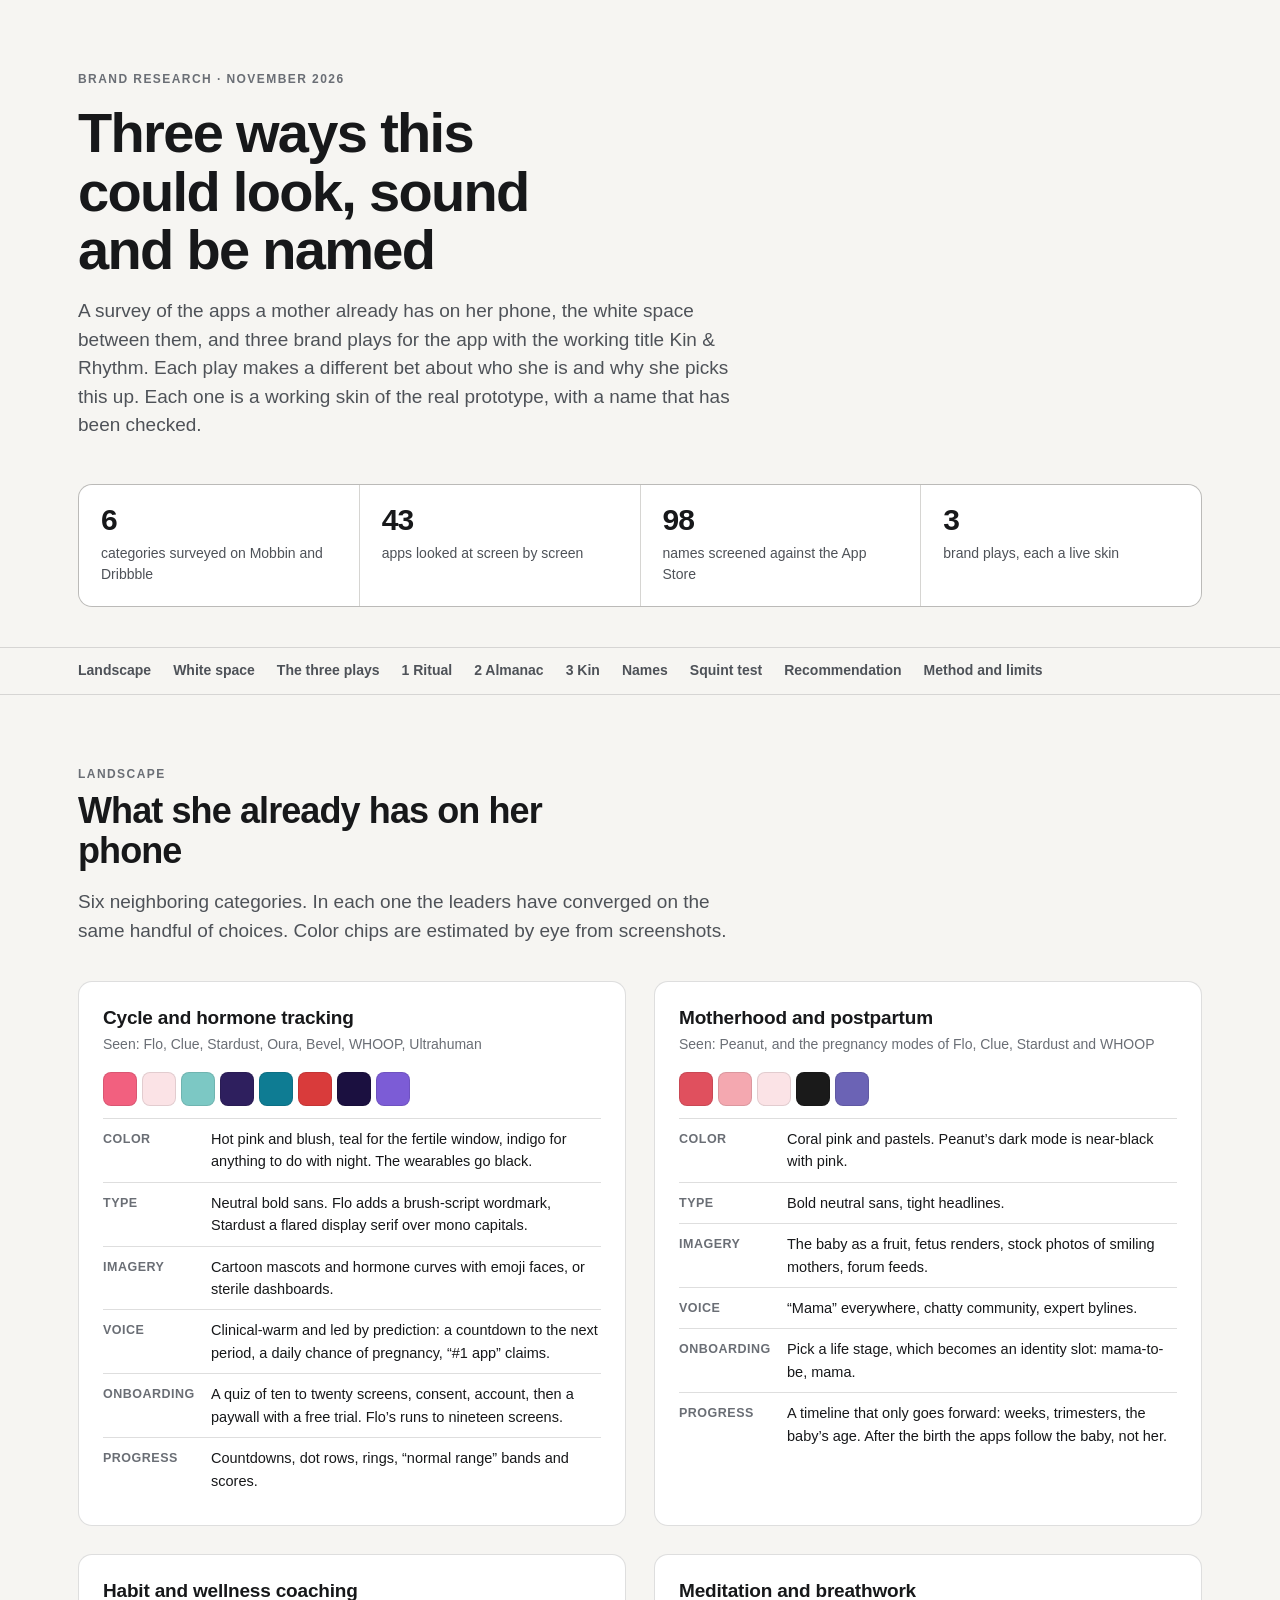
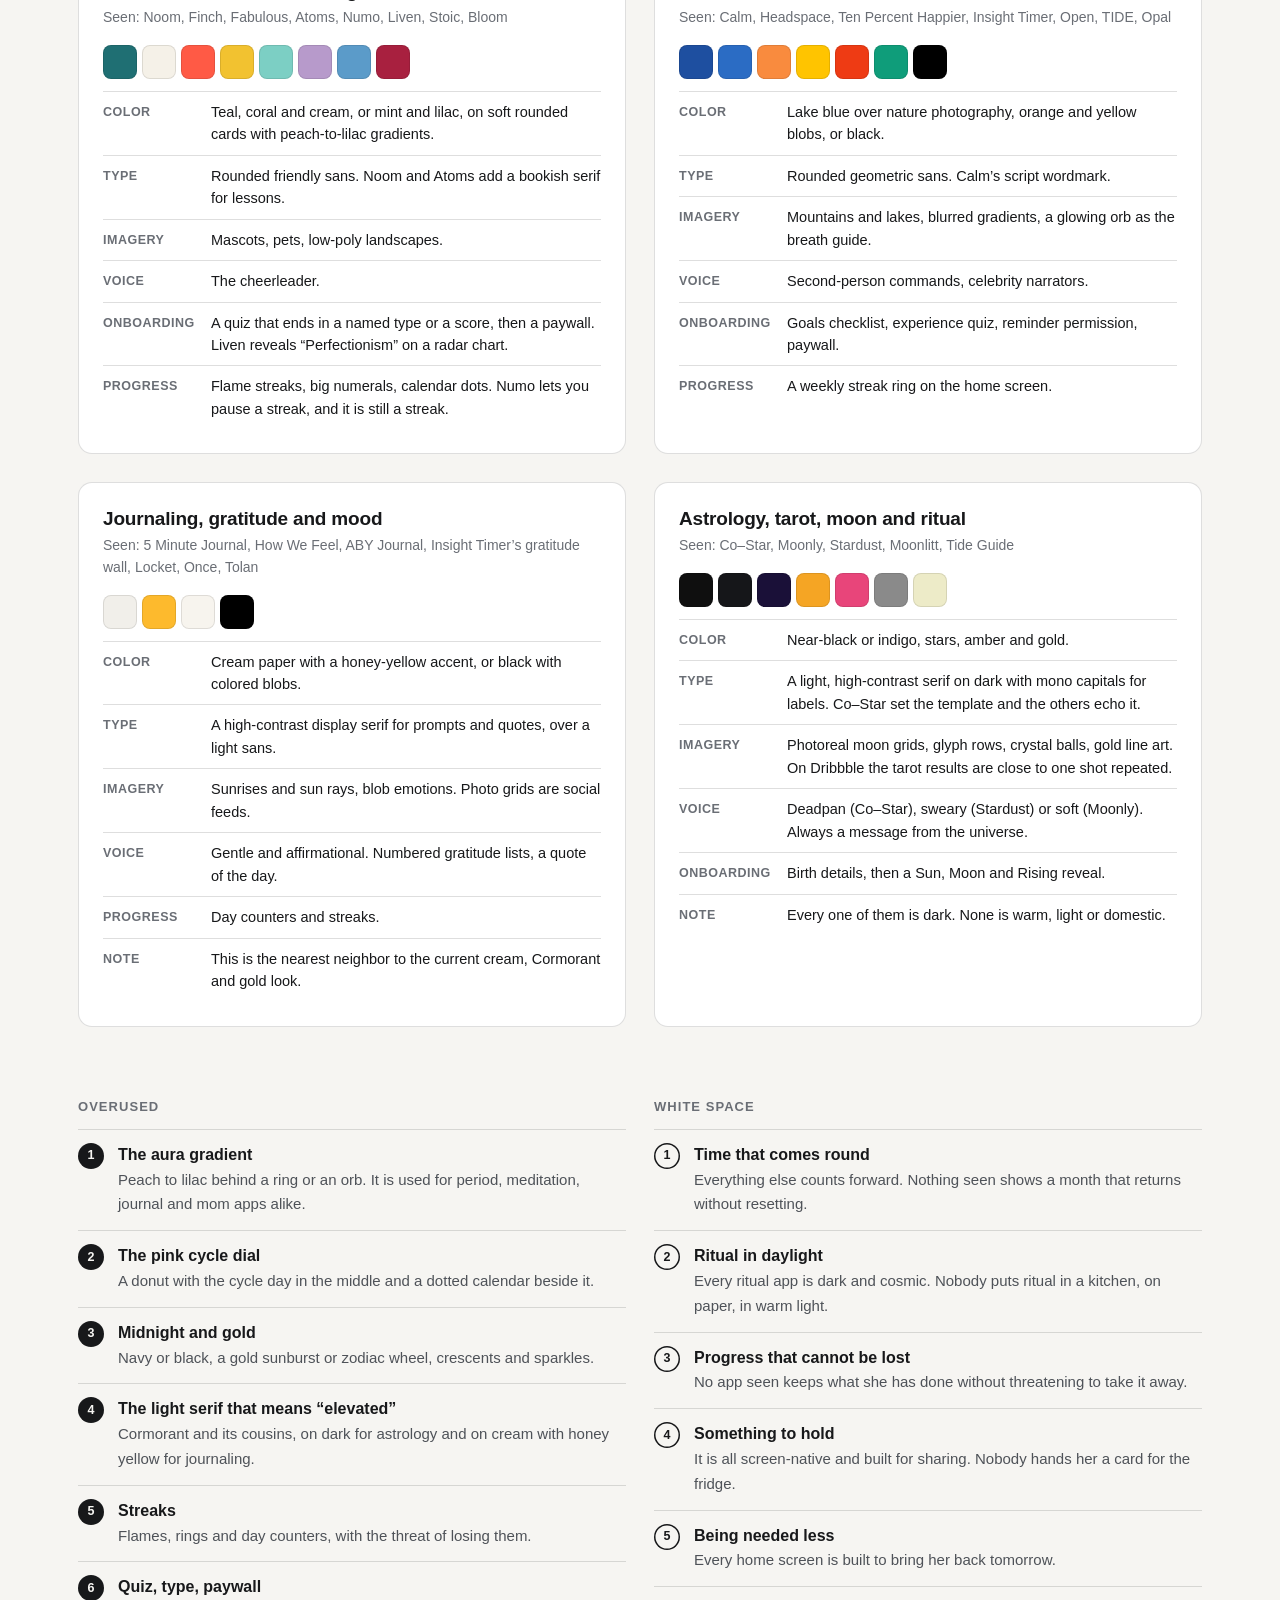
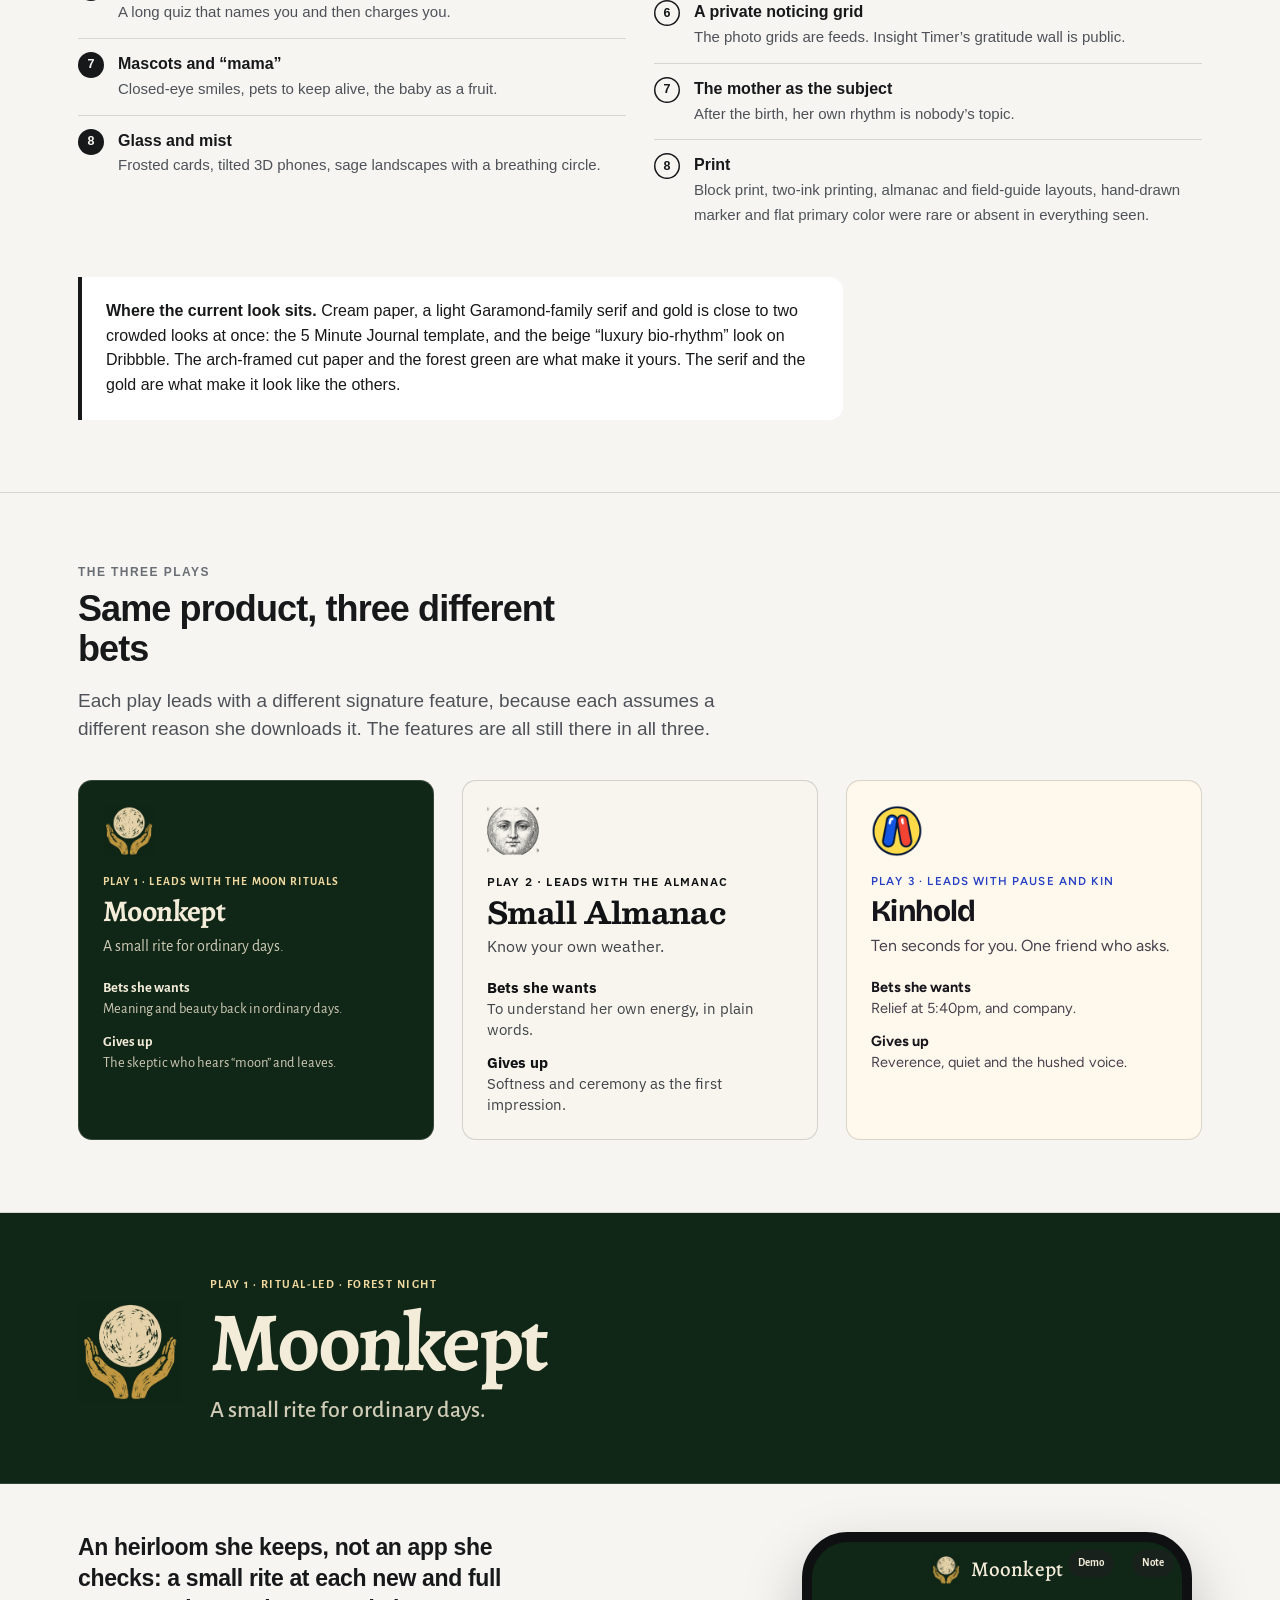
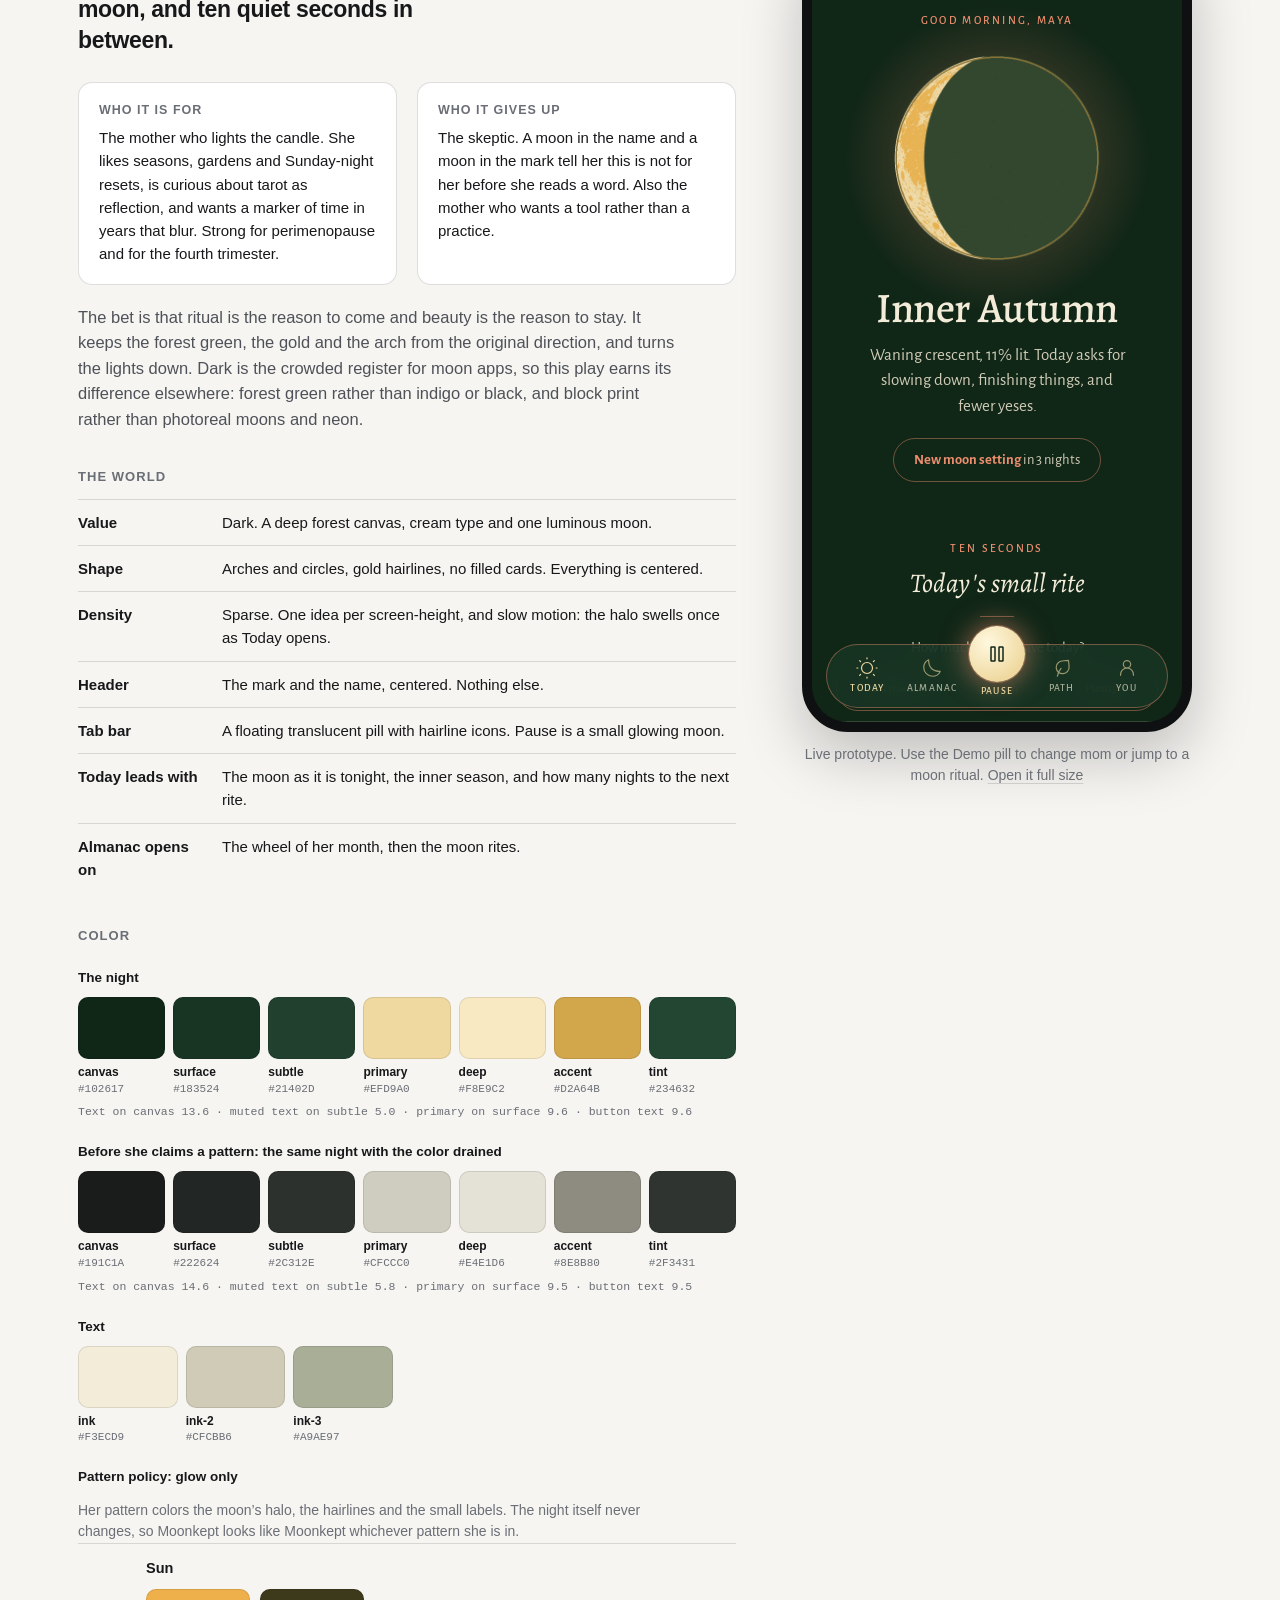
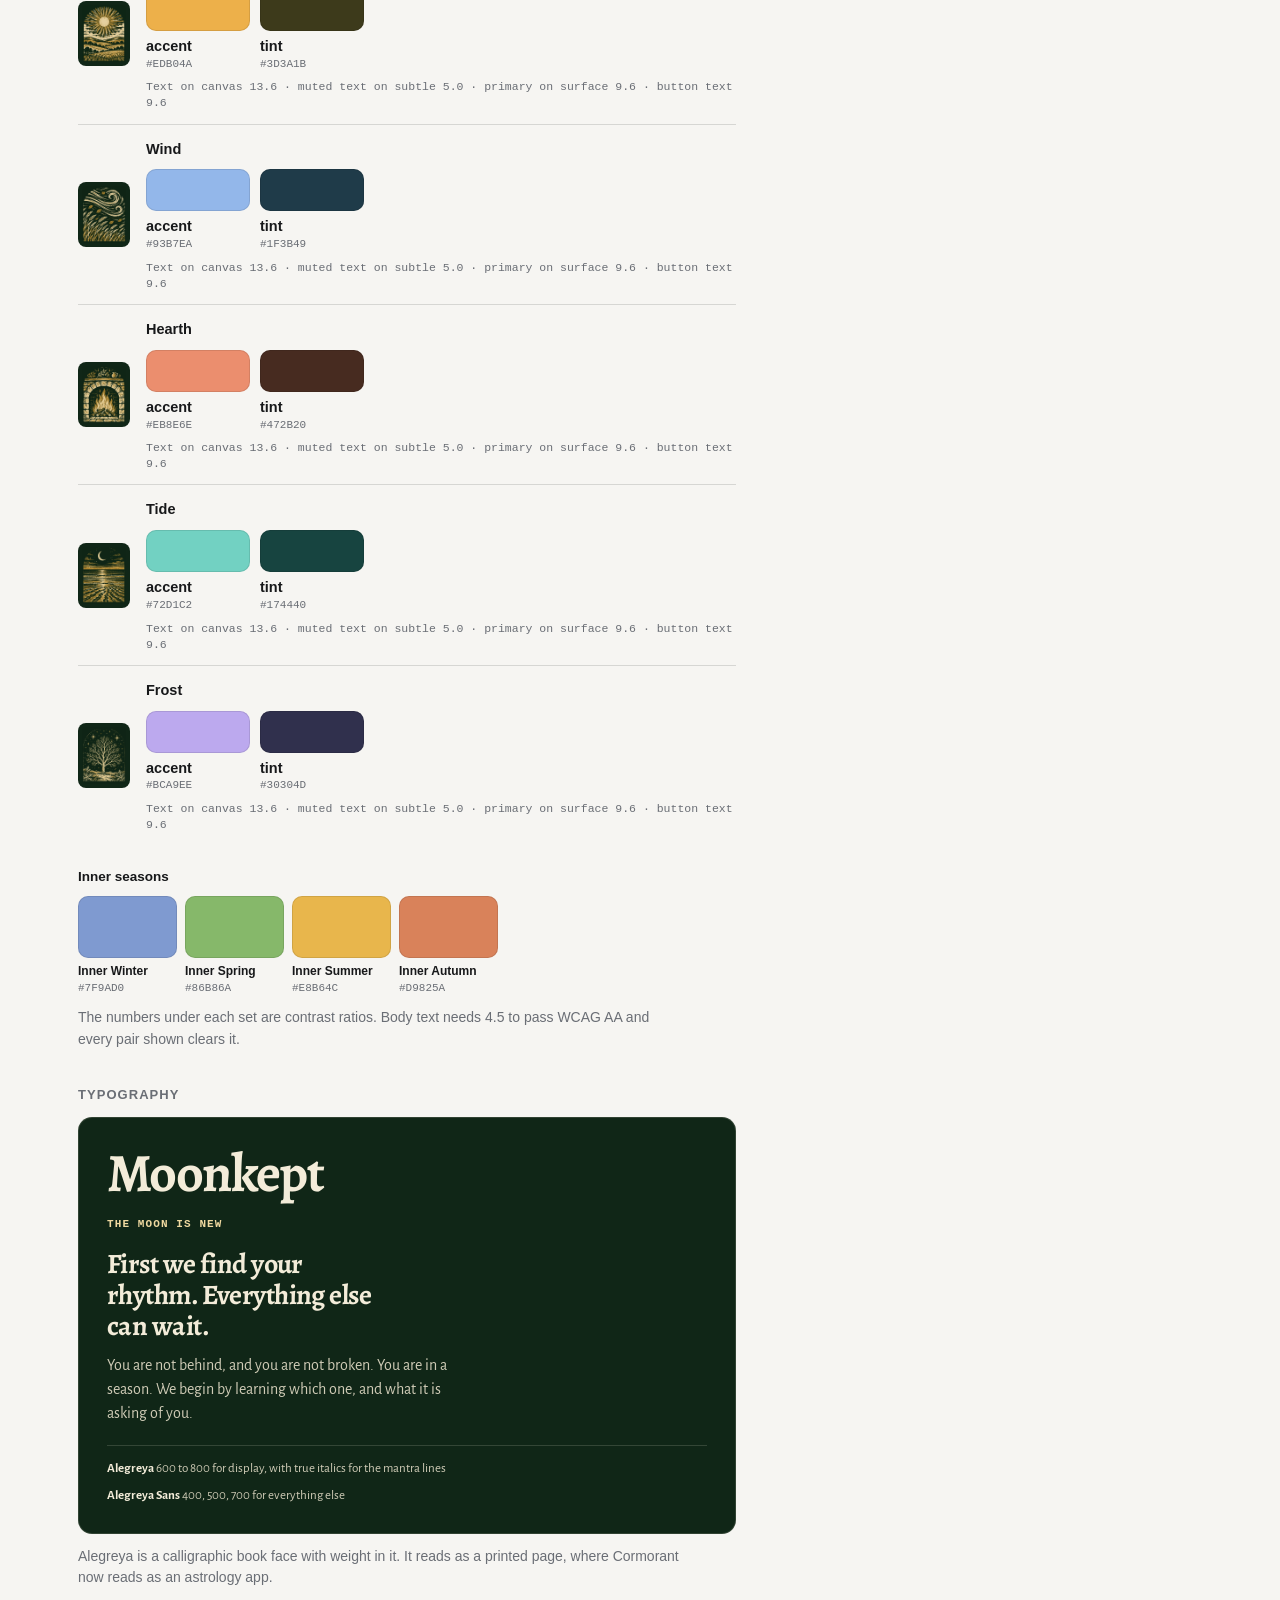
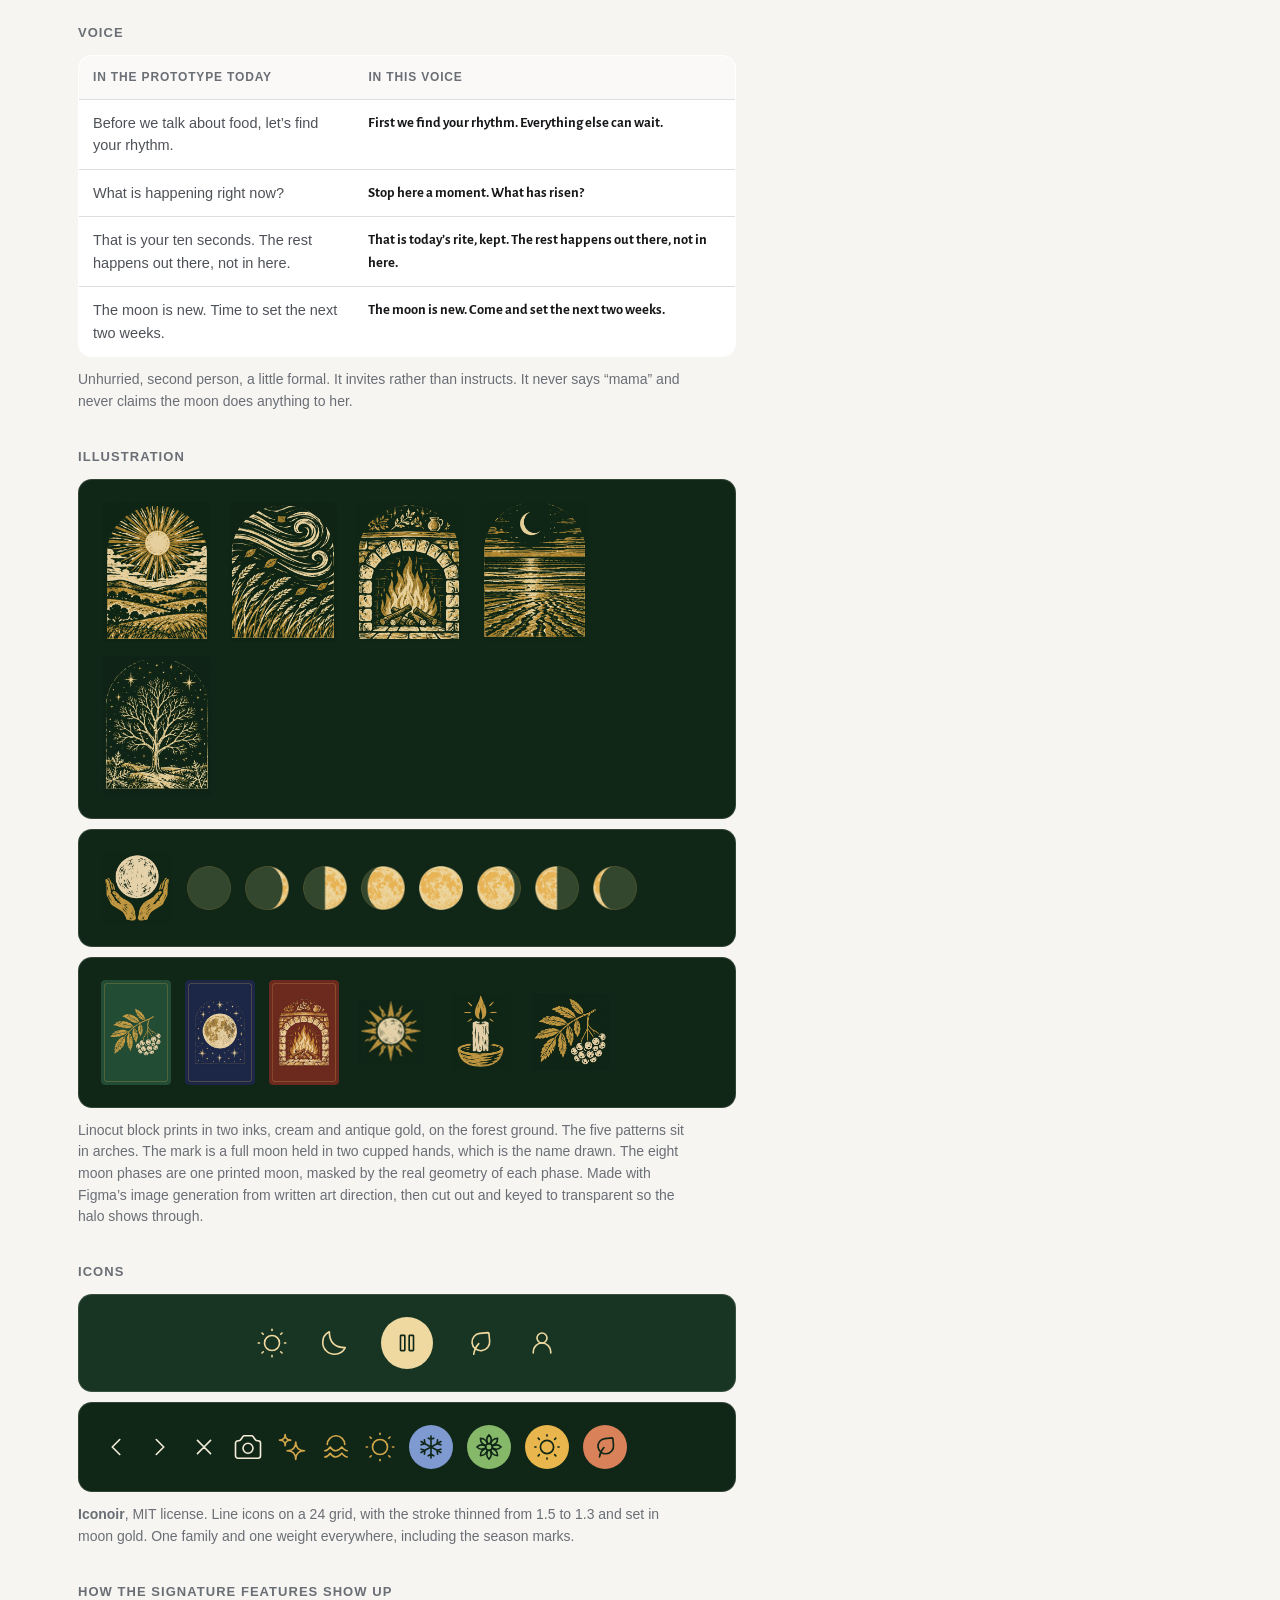
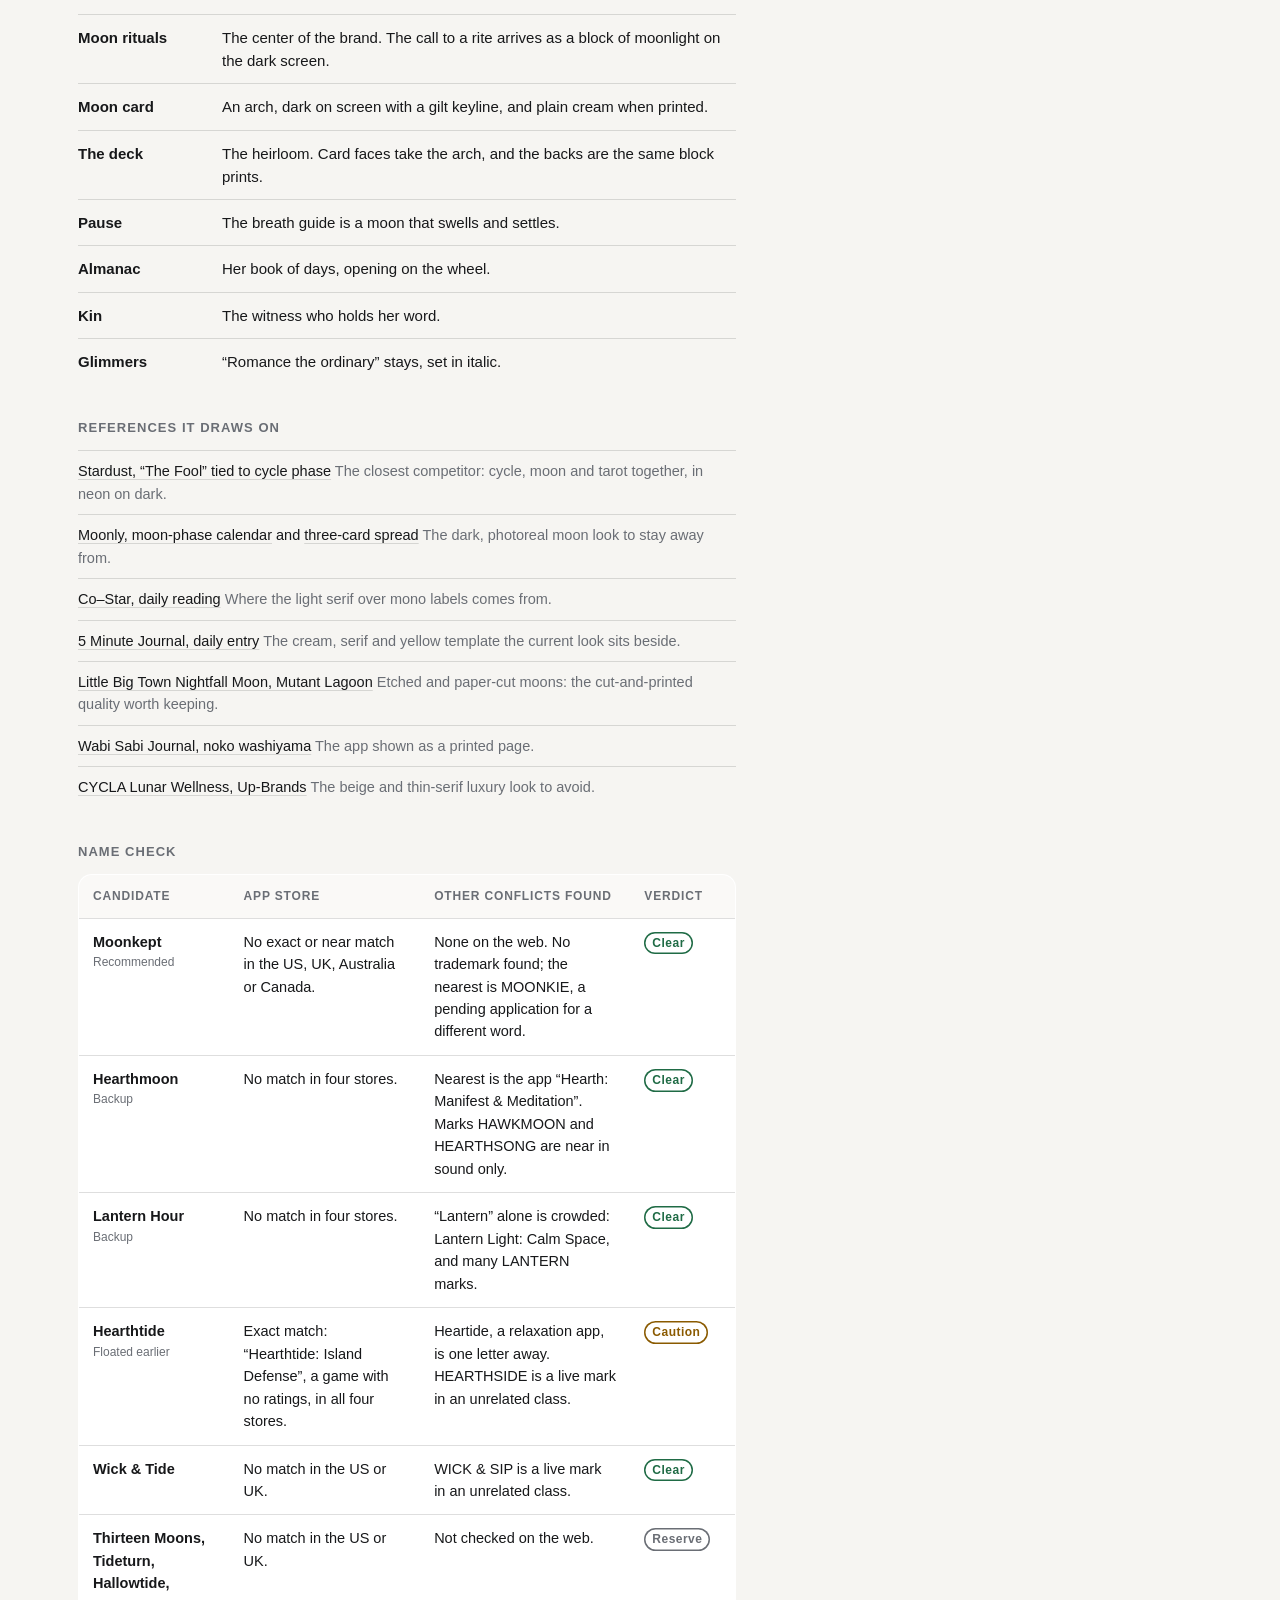
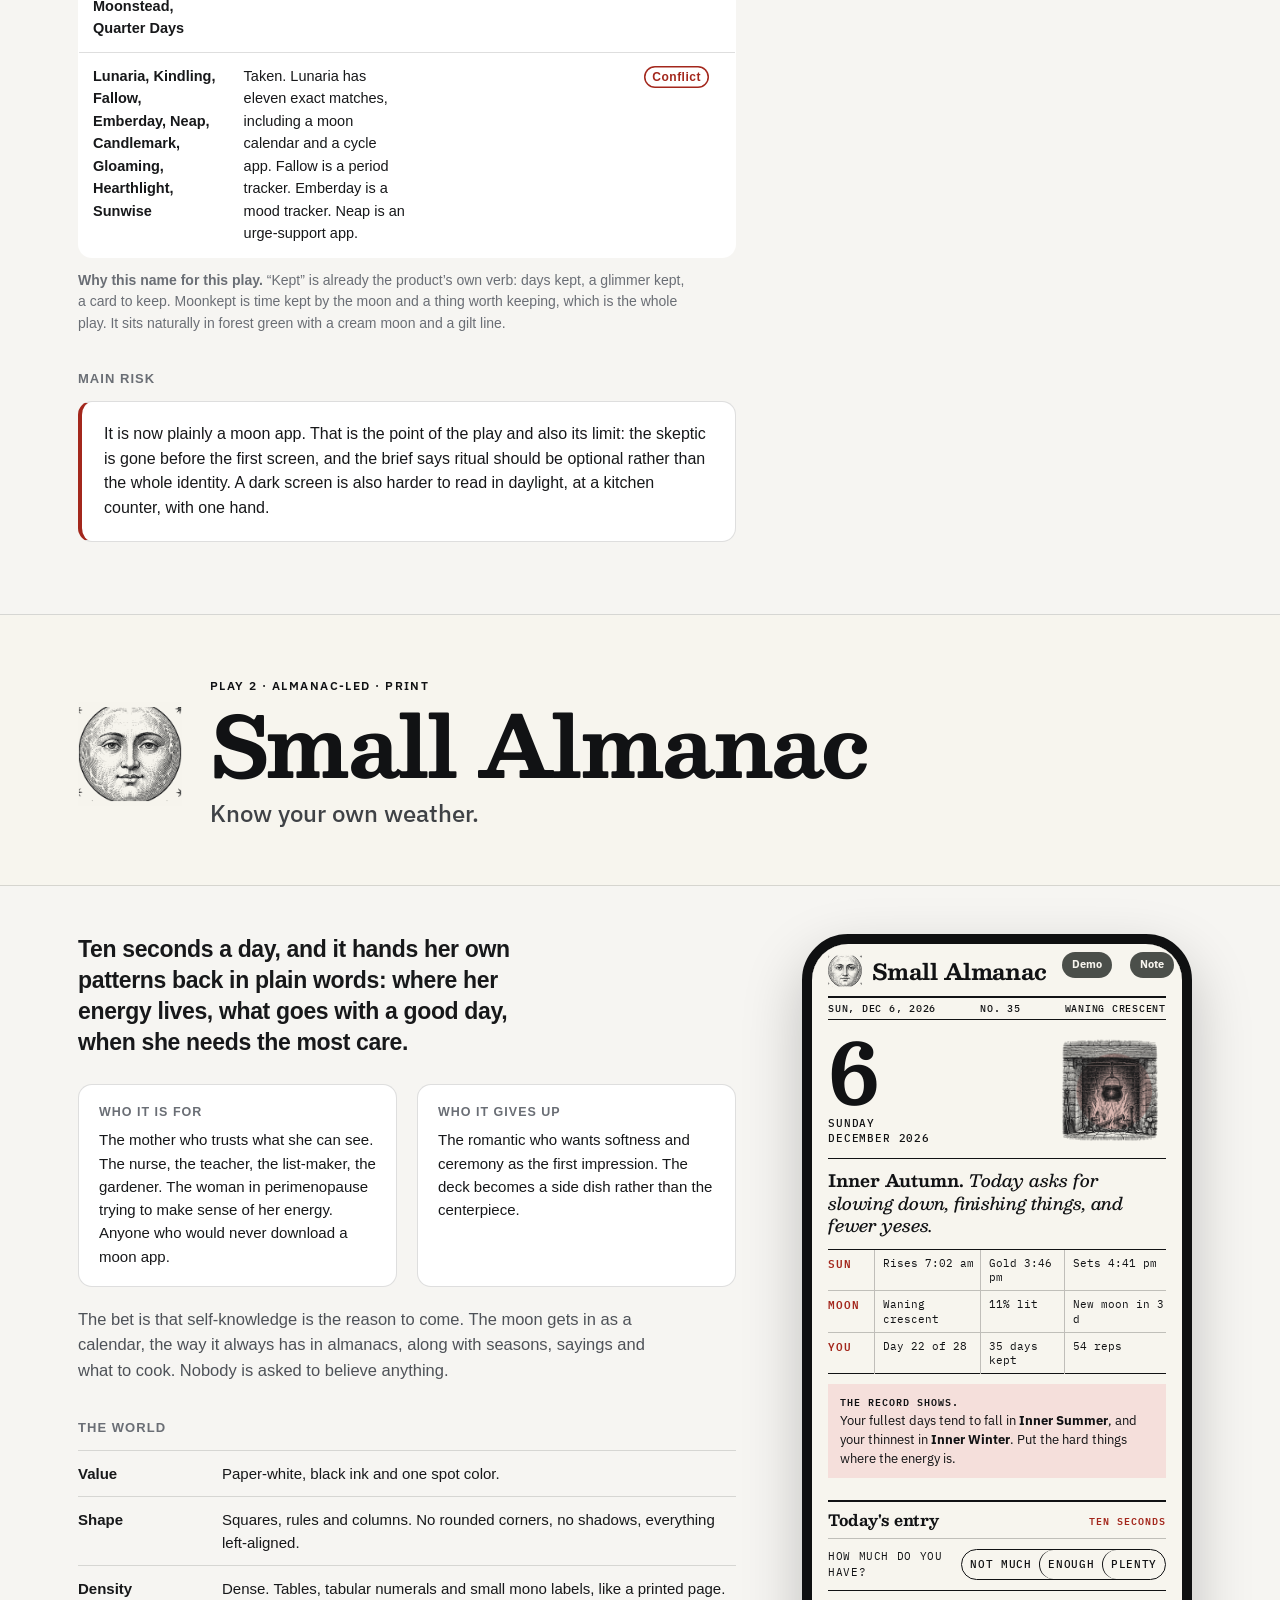
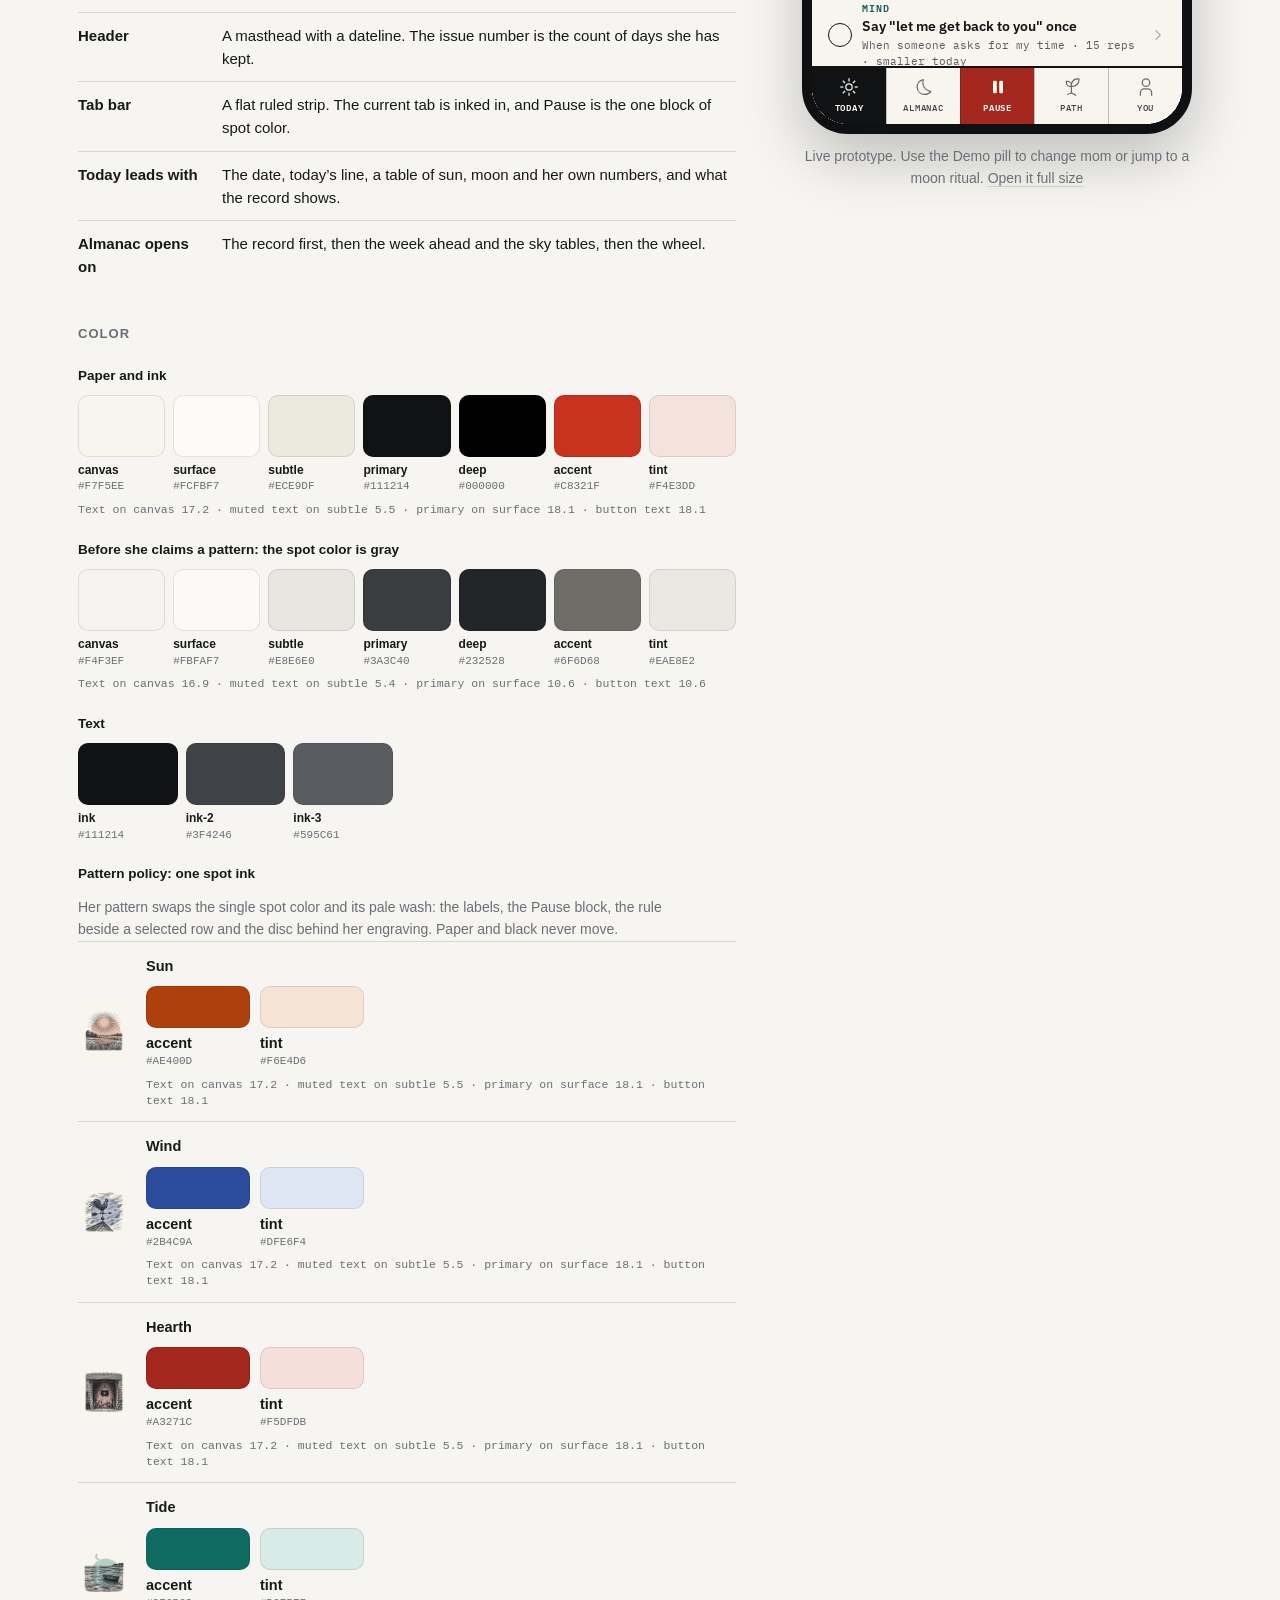
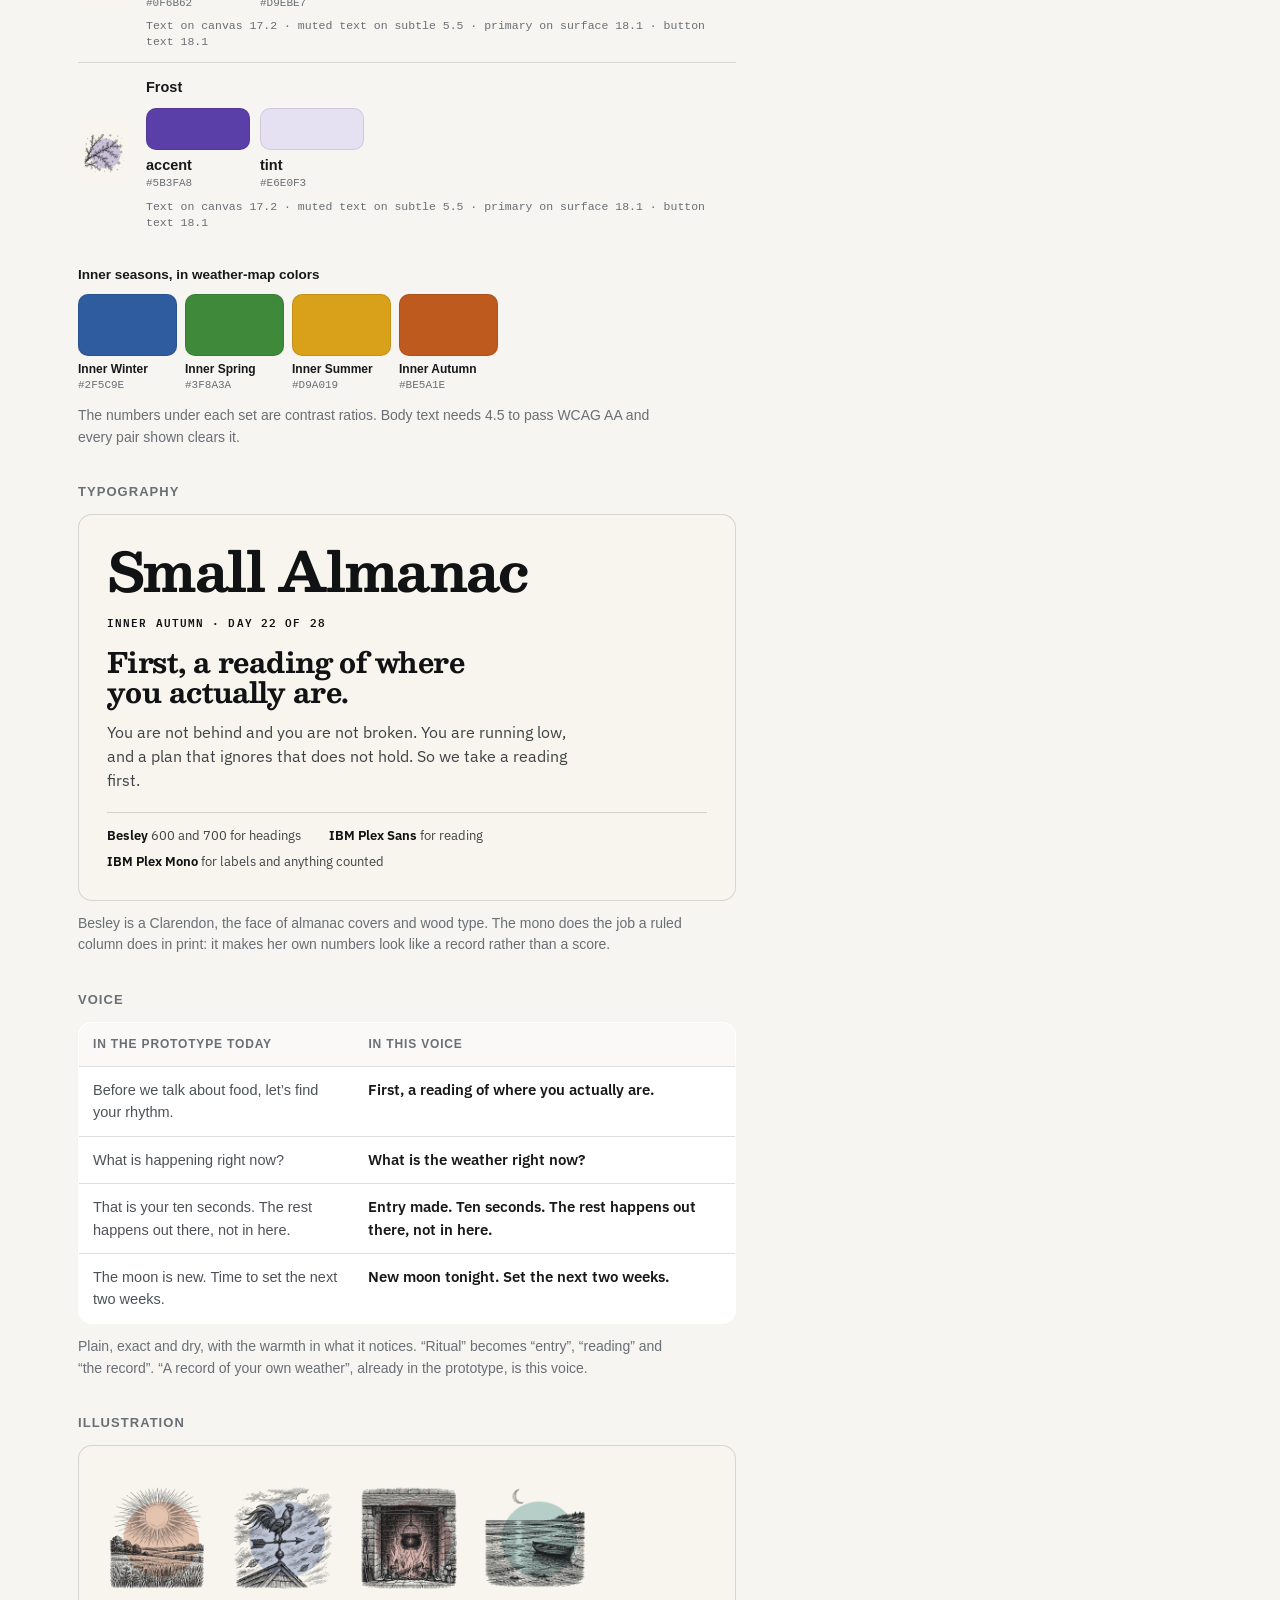
==== commit e0527e60: "Keep the Pause button above screen content; American English throughout - The tab bar gets its own l" ====
--- a/brand/index.html
+++ b/brand/index.html
@@ -51,7 +51,7 @@
     <div class="wrap">
       <p class="eyebrow">Landscape</p>
       <h2 class="h2">What she already has on her phone</h2>
-      <p class="lede">Six neighbouring categories. In each one the leaders have converged on the same handful of choices. Colour chips are estimated by eye from screenshots.</p>
+      <p class="lede">Six neighboring categories. In each one the leaders have converged on the same handful of choices. Color chips are estimated by eye from screenshots.</p>
 
       <div class="cats">
         <article class="cat">
@@ -59,7 +59,7 @@
           <p class="seen">Seen: Flo, Clue, Stardust, Oura, Bevel, WHOOP, Ultrahuman</p>
           <div class="chips"><i data-color="#F2607F"></i><i data-color="#FBE3E6"></i><i data-color="#7CC8C4"></i><i data-color="#2E1F5E"></i><i data-color="#0E7C93"></i><i data-color="#D93B3B"></i><i data-color="#1B1040"></i><i data-color="#7C5CD6"></i></div>
           <dl class="facts-list">
-            <div><dt>Colour</dt><dd>Hot pink and blush, teal for the fertile window, indigo for anything to do with night. The wearables go black.</dd></div>
+            <div><dt>Color</dt><dd>Hot pink and blush, teal for the fertile window, indigo for anything to do with night. The wearables go black.</dd></div>
             <div><dt>Type</dt><dd>Neutral bold sans. Flo adds a brush-script wordmark, Stardust a flared display serif over mono capitals.</dd></div>
             <div><dt>Imagery</dt><dd>Cartoon mascots and hormone curves with emoji faces, or sterile dashboards.</dd></div>
             <div><dt>Voice</dt><dd>Clinical-warm and led by prediction: a countdown to the next period, a daily chance of pregnancy, “#1 app” claims.</dd></div>
@@ -73,7 +73,7 @@
           <p class="seen">Seen: Peanut, and the pregnancy modes of Flo, Clue, Stardust and WHOOP</p>
           <div class="chips"><i data-color="#E0505E"></i><i data-color="#F4A8B0"></i><i data-color="#FBE3E6"></i><i data-color="#1A1A1A"></i><i data-color="#6B63B5"></i></div>
           <dl class="facts-list">
-            <div><dt>Colour</dt><dd>Coral pink and pastels. Peanut’s dark mode is near-black with pink.</dd></div>
+            <div><dt>Color</dt><dd>Coral pink and pastels. Peanut’s dark mode is near-black with pink.</dd></div>
             <div><dt>Type</dt><dd>Bold neutral sans, tight headlines.</dd></div>
             <div><dt>Imagery</dt><dd>The baby as a fruit, fetus renders, stock photos of smiling mothers, forum feeds.</dd></div>
             <div><dt>Voice</dt><dd>“Mama” everywhere, chatty community, expert bylines.</dd></div>
@@ -87,7 +87,7 @@
           <p class="seen">Seen: Noom, Finch, Fabulous, Atoms, Numo, Liven, Stoic, Bloom</p>
           <div class="chips"><i data-color="#1F6F73"></i><i data-color="#F5F1E8"></i><i data-color="#FF5A45"></i><i data-color="#F2C230"></i><i data-color="#7CCFC4"></i><i data-color="#B79ACB"></i><i data-color="#5B9BC9"></i><i data-color="#A8203F"></i></div>
           <dl class="facts-list">
-            <div><dt>Colour</dt><dd>Teal, coral and cream, or mint and lilac, on soft rounded cards with peach-to-lilac gradients.</dd></div>
+            <div><dt>Color</dt><dd>Teal, coral and cream, or mint and lilac, on soft rounded cards with peach-to-lilac gradients.</dd></div>
             <div><dt>Type</dt><dd>Rounded friendly sans. Noom and Atoms add a bookish serif for lessons.</dd></div>
             <div><dt>Imagery</dt><dd>Mascots, pets, low-poly landscapes.</dd></div>
             <div><dt>Voice</dt><dd>The cheerleader.</dd></div>
@@ -101,7 +101,7 @@
           <p class="seen">Seen: Calm, Headspace, Ten Percent Happier, Insight Timer, Open, TIDE, Opal</p>
           <div class="chips"><i data-color="#1E4FA0"></i><i data-color="#2B6CC4"></i><i data-color="#F98B3E"></i><i data-color="#FFC400"></i><i data-color="#EE3B14"></i><i data-color="#0F9D7A"></i><i data-color="#000000"></i></div>
           <dl class="facts-list">
-            <div><dt>Colour</dt><dd>Lake blue over nature photography, orange and yellow blobs, or black.</dd></div>
+            <div><dt>Color</dt><dd>Lake blue over nature photography, orange and yellow blobs, or black.</dd></div>
             <div><dt>Type</dt><dd>Rounded geometric sans. Calm’s script wordmark.</dd></div>
             <div><dt>Imagery</dt><dd>Mountains and lakes, blurred gradients, a glowing orb as the breath guide.</dd></div>
             <div><dt>Voice</dt><dd>Second-person commands, celebrity narrators.</dd></div>
@@ -115,12 +115,12 @@
           <p class="seen">Seen: 5 Minute Journal, How We Feel, ABY Journal, Insight Timer’s gratitude wall, Locket, Once, Tolan</p>
           <div class="chips"><i data-color="#F1EFEA"></i><i data-color="#FDBA2D"></i><i data-color="#F7F4EE"></i><i data-color="#000000"></i></div>
           <dl class="facts-list">
-            <div><dt>Colour</dt><dd>Cream paper with a honey-yellow accent, or black with coloured blobs.</dd></div>
+            <div><dt>Color</dt><dd>Cream paper with a honey-yellow accent, or black with colored blobs.</dd></div>
             <div><dt>Type</dt><dd>A high-contrast display serif for prompts and quotes, over a light sans.</dd></div>
             <div><dt>Imagery</dt><dd>Sunrises and sun rays, blob emotions. Photo grids are social feeds.</dd></div>
             <div><dt>Voice</dt><dd>Gentle and affirmational. Numbered gratitude lists, a quote of the day.</dd></div>
             <div><dt>Progress</dt><dd>Day counters and streaks.</dd></div>
-            <div><dt>Note</dt><dd>This is the nearest neighbour to the current cream, Cormorant and gold look.</dd></div>
+            <div><dt>Note</dt><dd>This is the nearest neighbor to the current cream, Cormorant and gold look.</dd></div>
           </dl>
         </article>
 
@@ -129,7 +129,7 @@
           <p class="seen">Seen: Co–Star, Moonly, Stardust, Moonlitt, Tide Guide</p>
           <div class="chips"><i data-color="#0F0F0F"></i><i data-color="#151619"></i><i data-color="#1A1038"></i><i data-color="#F5A524"></i><i data-color="#E8457A"></i><i data-color="#8A8A8A"></i><i data-color="#EDEBC8"></i></div>
           <dl class="facts-list">
-            <div><dt>Colour</dt><dd>Near-black or indigo, stars, amber and gold.</dd></div>
+            <div><dt>Color</dt><dd>Near-black or indigo, stars, amber and gold.</dd></div>
             <div><dt>Type</dt><dd>A light, high-contrast serif on dark with mono capitals for labels. Co–Star set the template and the others echo it.</dd></div>
             <div><dt>Imagery</dt><dd>Photoreal moon grids, glyph rows, crystal balls, gold line art. On Dribbble the tarot results are close to one shot repeated.</dd></div>
             <div><dt>Voice</dt><dd>Deadpan (Co–Star), sweary (Stardust) or soft (Moonly). Always a message from the universe.</dd></div>
@@ -163,7 +163,7 @@
             <li><b>Being needed less</b><span>Every home screen is built to bring her back tomorrow.</span></li>
             <li><b>A private noticing grid</b><span>The photo grids are feeds. Insight Timer’s gratitude wall is public.</span></li>
             <li><b>The mother as the subject</b><span>After the birth, her own rhythm is nobody’s topic.</span></li>
-            <li><b>Print</b><span>Block print, two-ink printing, almanac and field-guide layouts, hand-drawn marker and flat primary colour were rare or absent in everything seen.</span></li>
+            <li><b>Print</b><span>Block print, two-ink printing, almanac and field-guide layouts, hand-drawn marker and flat primary color were rare or absent in everything seen.</span></li>
           </ol>
         </div>
       </div>
@@ -184,7 +184,7 @@
           <p class="k">Play 1 · leads with the moon rituals</p>
           <p class="n" data-fill="name">Moonkept</p>
           <p class="l" data-fill="line">A small rite for ordinary days.</p>
-          <dl><dt>Bets she wants</dt><dd>Meaning and beauty back in ordinary days.</dd><dt>Gives up</dt><dd>The sceptic who hears “moon” and leaves.</dd></dl>
+          <dl><dt>Bets she wants</dt><dd>Meaning and beauty back in ordinary days.</dd><dt>Gives up</dt><dd>The skeptic who hears “moon” and leaves.</dd></dl>
         </a>
         <a href="#almanac" data-play="almanac">
           <div data-art="logo"></div>
@@ -222,30 +222,30 @@
           <p class="position">An heirloom she keeps, not an app she checks: a small rite at each new and full moon, and ten quiet seconds in between.</p>
           <div class="duo">
             <div><b>Who it is for</b>The mother who lights the candle. She likes seasons, gardens and Sunday-night resets, is curious about tarot as reflection, and wants a marker of time in years that blur. Strong for perimenopause and for the fourth trimester.</div>
-            <div><b>Who it gives up</b>The sceptic. A moon in the name and a moon in the mark tell her this is not for her before she reads a word. Also the mother who wants a tool rather than a practice.</div>
+            <div><b>Who it gives up</b>The skeptic. A moon in the name and a moon in the mark tell her this is not for her before she reads a word. Also the mother who wants a tool rather than a practice.</div>
           </div>
           <p class="bet">The bet is that ritual is the reason to come and beauty is the reason to stay. It keeps the forest green, the gold and the arch from the original direction, and turns the lights down. Dark is the crowded register for moon apps, so this play earns its difference elsewhere: forest green rather than indigo or black, and block print rather than photoreal moons and neon.</p>
 
           <h3 class="h4">The world</h3>
           <dl class="features">
             <div><dt>Value</dt><dd>Dark. A deep forest canvas, cream type and one luminous moon.</dd></div>
-            <div><dt>Shape</dt><dd>Arches and circles, gold hairlines, no filled cards. Everything is centred.</dd></div>
+            <div><dt>Shape</dt><dd>Arches and circles, gold hairlines, no filled cards. Everything is centered.</dd></div>
             <div><dt>Density</dt><dd>Sparse. One idea per screen-height, and slow motion: the halo swells once as Today opens.</dd></div>
-            <div><dt>Header</dt><dd>The mark and the name, centred. Nothing else.</dd></div>
+            <div><dt>Header</dt><dd>The mark and the name, centered. Nothing else.</dd></div>
             <div><dt>Tab bar</dt><dd>A floating translucent pill with hairline icons. Pause is a small glowing moon.</dd></div>
             <div><dt>Today leads with</dt><dd>The moon as it is tonight, the inner season, and how many nights to the next rite.</dd></div>
             <div><dt>Almanac opens on</dt><dd>The wheel of her month, then the moon rites.</dd></div>
           </dl>
 
-          <h3 class="h4">Colour</h3>
+          <h3 class="h4">Color</h3>
           <p class="sub">The night</p>
           <div class="swatches" data-palette="base"></div>
-          <p class="sub">Before she claims a pattern: the same night with the colour drained</p>
+          <p class="sub">Before she claims a pattern: the same night with the color drained</p>
           <div class="swatches" data-palette="unclaimed"></div>
           <p class="sub">Text</p>
           <div class="swatches ink" data-palette="ink"></div>
           <p class="sub">Pattern policy: glow only</p>
-          <p class="note">Her pattern colours the moon’s halo, the hairlines and the small labels. The night itself never changes, so Moonkept looks like Moonkept whichever pattern she is in.</p>
+          <p class="note">Her pattern colors the moon’s halo, the hairlines and the small labels. The night itself never changes, so Moonkept looks like Moonkept whichever pattern she is in.</p>
           <div data-palette="patterns"></div>
           <p class="sub">Inner seasons</p>
           <div class="swatches few" data-palette="seasons"></div>
@@ -284,11 +284,11 @@
           <h3 class="h4">Icons</h3>
           <div class="art bar" data-art="icon-today icon-rhythm icon-pause icon-plan icon-you"></div>
           <div class="art" data-art="icon-back icon-next icon-close icon-camera icon-spark icon-sunrise icon-golden season-winter season-spring season-summer season-autumn"></div>
-          <p class="note"><b>Iconoir</b>, MIT licence. Line icons on a 24 grid, with the stroke thinned from 1.5 to 1.3 and set in moon gold. One family and one weight everywhere, including the season marks.</p>
+          <p class="note"><b>Iconoir</b>, MIT license. Line icons on a 24 grid, with the stroke thinned from 1.5 to 1.3 and set in moon gold. One family and one weight everywhere, including the season marks.</p>
 
           <h3 class="h4">How the signature features show up</h3>
           <dl class="features">
-            <div><dt>Moon rituals</dt><dd>The centre of the brand. The call to a rite arrives as a block of moonlight on the dark screen.</dd></div>
+            <div><dt>Moon rituals</dt><dd>The center of the brand. The call to a rite arrives as a block of moonlight on the dark screen.</dd></div>
             <div><dt>Moon card</dt><dd>An arch, dark on screen with a gilt keyline, and plain cream when printed.</dd></div>
             <div><dt>The deck</dt><dd>The heirloom. Card faces take the arch, and the backs are the same block prints.</dd></div>
             <div><dt>Pause</dt><dd>The breath guide is a moon that swells and settles.</dd></div>
@@ -326,7 +326,7 @@
           <p class="note"><b>Why this name for this play.</b> “Kept” is already the product’s own verb: days kept, a glimmer kept, a card to keep. Moonkept is time kept by the moon and a thing worth keeping, which is the whole play. It sits naturally in forest green with a cream moon and a gilt line.</p>
 
           <h3 class="h4">Main risk</h3>
-          <p class="risk">It is now plainly a moon app. That is the point of the play and also its limit: the sceptic is gone before the first screen, and the brief says ritual should be optional rather than the whole identity. A dark screen is also harder to read in daylight, at a kitchen counter, with one hand.</p>
+          <p class="risk">It is now plainly a moon app. That is the point of the play and also its limit: the skeptic is gone before the first screen, and the brief says ritual should be optional rather than the whole identity. A dark screen is also harder to read in daylight, at a kitchen counter, with one hand.</p>
         </div>
 
         <aside class="aside">
@@ -355,32 +355,32 @@
           <p class="position">Ten seconds a day, and it hands her own patterns back in plain words: where her energy lives, what goes with a good day, when she needs the most care.</p>
           <div class="duo">
             <div><b>Who it is for</b>The mother who trusts what she can see. The nurse, the teacher, the list-maker, the gardener. The woman in perimenopause trying to make sense of her energy. Anyone who would never download a moon app.</div>
-            <div><b>Who it gives up</b>The romantic who wants softness and ceremony as the first impression. The deck becomes a side dish rather than the centrepiece.</div>
+            <div><b>Who it gives up</b>The romantic who wants softness and ceremony as the first impression. The deck becomes a side dish rather than the centerpiece.</div>
           </div>
           <p class="bet">The bet is that self-knowledge is the reason to come. The moon gets in as a calendar, the way it always has in almanacs, along with seasons, sayings and what to cook. Nobody is asked to believe anything.</p>
 
           <h3 class="h4">The world</h3>
           <dl class="features">
-            <div><dt>Value</dt><dd>Paper-white, black ink and one spot colour.</dd></div>
+            <div><dt>Value</dt><dd>Paper-white, black ink and one spot color.</dd></div>
             <div><dt>Shape</dt><dd>Squares, rules and columns. No rounded corners, no shadows, everything left-aligned.</dd></div>
             <div><dt>Density</dt><dd>Dense. Tables, tabular numerals and small mono labels, like a printed page.</dd></div>
             <div><dt>Header</dt><dd>A masthead with a dateline. The issue number is the count of days she has kept.</dd></div>
-            <div><dt>Tab bar</dt><dd>A flat ruled strip. The current tab is inked in, and Pause is the one block of spot colour.</dd></div>
+            <div><dt>Tab bar</dt><dd>A flat ruled strip. The current tab is inked in, and Pause is the one block of spot color.</dd></div>
             <div><dt>Today leads with</dt><dd>The date, today’s line, a table of sun, moon and her own numbers, and what the record shows.</dd></div>
             <div><dt>Almanac opens on</dt><dd>The record first, then the week ahead and the sky tables, then the wheel.</dd></div>
           </dl>
 
-          <h3 class="h4">Colour</h3>
+          <h3 class="h4">Color</h3>
           <p class="sub">Paper and ink</p>
           <div class="swatches" data-palette="base"></div>
-          <p class="sub">Before she claims a pattern: the spot colour is grey</p>
+          <p class="sub">Before she claims a pattern: the spot color is gray</p>
           <div class="swatches" data-palette="unclaimed"></div>
           <p class="sub">Text</p>
           <div class="swatches ink" data-palette="ink"></div>
           <p class="sub">Pattern policy: one spot ink</p>
-          <p class="note">Her pattern swaps the single spot colour and its pale wash: the labels, the Pause block, the rule beside a selected row and the disc behind her engraving. Paper and black never move.</p>
+          <p class="note">Her pattern swaps the single spot color and its pale wash: the labels, the Pause block, the rule beside a selected row and the disc behind her engraving. Paper and black never move.</p>
           <div data-palette="patterns"></div>
-          <p class="sub">Inner seasons, in weather-map colours</p>
+          <p class="sub">Inner seasons, in weather-map colors</p>
           <div class="swatches few" data-palette="seasons"></div>
           <p class="note">The numbers under each set are contrast ratios. Body text needs 4.5 to pass WCAG AA and every pair shown clears it.</p>
 
@@ -412,18 +412,18 @@
           <div class="art" data-art="pattern-sun pattern-wind pattern-hearth pattern-tide pattern-frost"></div>
           <div class="art" data-art="logo moonface.png moon-0 moon-2 moon-4 moon-6 sunburst"></div>
           <div class="art" data-art="deck-hedgerow deck-nightsky deck-hearth"></div>
-          <p class="note">Wood engravings in the manner of a nineteenth-century almanac: black ink, fine hatching, no grey. Each pattern’s engraving sits on one screened disc of her spot colour. The mark is the almanac’s moon face. Made with Figma’s image generation from written art direction, then converted to ink on a transparent ground so it prints onto the paper colour. The moon phases are drawn as almanac glyphs from the real geometry.</p>
+          <p class="note">Wood engravings in the manner of a nineteenth-century almanac: black ink, fine hatching, no gray. Each pattern’s engraving sits on one screened disc of her spot color. The mark is the almanac’s moon face. Made with Figma’s image generation from written art direction, then converted to ink on a transparent ground so it prints onto the paper color. The moon phases are drawn as almanac glyphs from the real geometry.</p>
 
           <h3 class="h4">Icons</h3>
           <div class="art bar" data-art="icon-today icon-rhythm icon-pause icon-plan icon-you"></div>
           <div class="art" data-art="icon-back icon-next icon-close icon-camera icon-spark icon-sunrise icon-golden season-winter season-spring season-summer season-autumn"></div>
-          <p class="note"><b>IBM Carbon</b>, Apache 2.0 licence. Sharp, technical glyphs on a 32 grid, drawn to sit beside IBM Plex, in black ink.</p>
+          <p class="note"><b>IBM Carbon</b>, Apache 2.0 license. Sharp, technical glyphs on a 32 grid, drawn to sit beside IBM Plex, in black ink.</p>
 
           <h3 class="h4">How the signature features show up</h3>
           <dl class="features">
             <div><dt>Almanac</dt><dd>The whole brand. Today is a page of it.</dd></div>
-            <div><dt>Moon rituals</dt><dd>“Set the fortnight” at the new moon, “read it back” at the full. The call is a black banner, like a printed notice.</dd></div>
-            <div><dt>Moon card</dt><dd>A printed slip with a double rule, and her word in the spot colour.</dd></div>
+            <div><dt>Moon rituals</dt><dd>“Set the next two weeks” at the new moon, “read it back” at the full. The call is a black banner, like a printed notice.</dd></div>
+            <div><dt>Moon card</dt><dd>A printed slip with a double rule, and her word in the spot color.</dd></div>
             <div><dt>Glimmers</dt><dd>“Worth noting”: one good thing, noted.</dd></div>
             <div><dt>Pause</dt><dd>The breath guide is a plain ink ring with a dashed gauge.</dd></div>
             <div><dt>Kin</dt><dd>Unchanged. One witness who asks how it went.</dd></div>
@@ -446,7 +446,7 @@
             <table class="table names">
               <thead><tr><th>Candidate</th><th>App Store</th><th>Other conflicts found</th><th>Verdict</th></tr></thead>
               <tbody>
-                <tr><td>Small Almanac<span class="role">Recommended</span></td><td>No exact or near match in the US, UK, Australia or Canada.</td><td>None on the web. One old mark, SMALLMANAC, cancelled in 1985. “Almanac” is a generic word and crowded in publishing.</td><td><span class="v clear">Clear</span></td></tr>
+                <tr><td>Small Almanac<span class="role">Recommended</span></td><td>No exact or near match in the US, UK, Australia or Canada.</td><td>None on the web. One old mark, SMALLMANAC, canceled in 1985. “Almanac” is a generic word and crowded in publishing.</td><td><span class="v clear">Clear</span></td></tr>
                 <tr><td>Wellworn<span class="role">Backup</span></td><td>No match in four stores.</td><td>“The Well Worn” is a UK womenswear label. WELL WORN is a live US mark for clothing (Hybrid Promotions). Nothing found in wellness or apps.</td><td><span class="v caution">Caution</span></td></tr>
                 <tr><td>Seasonwise<span class="role">Backup</span></td><td>No match in four stores.</td><td>Season Health is a food app. SEASONWIDE is a live mark in an unrelated class.</td><td><span class="v clear">Clear</span></td></tr>
                 <tr><td>Heartsease</td><td>No match in the US or UK.</td><td>A herb name. Two live marks in unrelated classes.</td><td><span class="v caution">Caution</span></td></tr>
@@ -475,7 +475,7 @@
       <div class="wrap hero-in">
         <div data-art="logo"></div>
         <div>
-          <p class="k">Play 3 · Kin-led · colour blocks</p>
+          <p class="k">Play 3 · Kin-led · color blocks</p>
           <p class="n" data-fill="name">Kinhold</p>
           <p class="l" data-fill="line">Ten seconds for you. One friend who asks.</p>
         </div>
@@ -502,15 +502,15 @@
             <div><dt>Almanac opens on</dt><dd>Her glimmer grid, then what the record shows.</dd></div>
           </dl>
 
-          <h3 class="h4">Colour</h3>
+          <h3 class="h4">Color</h3>
           <p class="sub">Milk and three brights</p>
           <div class="swatches" data-palette="base"></div>
-          <p class="sub">Before she claims a pattern: the blocks are grey</p>
+          <p class="sub">Before she claims a pattern: the blocks are gray</p>
           <div class="swatches" data-palette="unclaimed"></div>
           <p class="sub">Text</p>
           <div class="swatches ink" data-palette="ink"></div>
           <p class="sub">Pattern policy: one element</p>
-          <p class="note">Her pattern owns one colour: her own initial in the header and the block behind her sticker. Cobalt, tomato and butter stay put.</p>
+          <p class="note">Her pattern owns one color: her own initial in the header and the block behind her sticker. Cobalt, tomato and butter stay put.</p>
           <div data-palette="patterns"></div>
           <p class="sub">Inner seasons</p>
           <div class="swatches few" data-palette="seasons"></div>
@@ -549,7 +549,7 @@
           <h3 class="h4">Icons</h3>
           <div class="art bar" data-art="icon-today icon-rhythm icon-pause icon-plan icon-you"></div>
           <div class="art" data-art="icon-back icon-next icon-close icon-camera icon-spark icon-sunrise icon-golden season-winter season-spring season-summer season-autumn"></div>
-          <p class="note"><b>Phosphor</b>, MIT licence, in its Fill weight on a 256 grid, with Bold for the arrows and the close mark. White on the ink bar, ink everywhere else.</p>
+          <p class="note"><b>Phosphor</b>, MIT license, in its Fill weight on a 256 grid, with Bold for the arrows and the close mark. White on the ink bar, ink everywhere else.</p>
 
           <h3 class="h4">How the signature features show up</h3>
           <dl class="features">
@@ -565,11 +565,11 @@
           <h3 class="h4">References it draws on</h3>
           <ul class="refs">
             <li><a href="https://mobbin.com/screens/a73dff27-26ca-438d-b307-07f8a534f224?utm_source=claude&amp;utm_medium=ai-assistant&amp;utm_source_platform=mcp">Peanut, life-stage picker</a> <span>What a mom app looks like today: pink, forum, “mama”.</span></li>
-            <li><a href="https://mobbin.com/flows/31b21791-dec6-448a-8253-648f5ebbba3e?tab=screens&amp;utm_source=claude&amp;utm_medium=ai-assistant&amp;utm_source_platform=mcp">Headspace, onboarding</a> <span>Proof that flat bright colour can feel warm. The blob characters are the part to leave.</span></li>
+            <li><a href="https://mobbin.com/flows/31b21791-dec6-448a-8253-648f5ebbba3e?tab=screens&amp;utm_source=claude&amp;utm_medium=ai-assistant&amp;utm_source_platform=mcp">Headspace, onboarding</a> <span>Proof that flat bright color can feel warm. The blob characters are the part to leave.</span></li>
             <li><a href="https://mobbin.com/screens/b7a85dff-8e86-4211-9dec-73f5bf2ac492?utm_source=claude&amp;utm_medium=ai-assistant&amp;utm_source_platform=mcp">Opal, breathing with “Nevermind”</a> <span>A way out that carries no shame.</span></li>
             <li><a href="https://mobbin.com/screens/b5d29fad-9c88-43e0-9aa0-05b7602ab48d?utm_source=claude&amp;utm_medium=ai-assistant&amp;utm_source_platform=mcp">Finch, goals home</a> <span>A playful voice that works. The pet that depends on her is the part to leave.</span></li>
-            <li><a href="https://mobbin.com/screens/7ef6b3c8-02a5-418a-8e95-a03ea7dde7b7?utm_source=claude&amp;utm_medium=ai-assistant&amp;utm_source_platform=mcp">How We Feel, feeling shapes</a> <span>Bold colour on a serious subject.</span></li>
-            <li><a href="https://dribbble.com/shots/27807048-Mood-Intensity-Slider-BETR-Journal-App">Mood Intensity Slider BETR, Imran Khan</a> <span>Flat colour blocks instead of pastel gradients.</span></li>
+            <li><a href="https://mobbin.com/screens/7ef6b3c8-02a5-418a-8e95-a03ea7dde7b7?utm_source=claude&amp;utm_medium=ai-assistant&amp;utm_source_platform=mcp">How We Feel, feeling shapes</a> <span>Bold color on a serious subject.</span></li>
+            <li><a href="https://dribbble.com/shots/27807048-Mood-Intensity-Slider-BETR-Journal-App">Mood Intensity Slider BETR, Imran Khan</a> <span>Flat color blocks instead of pastel gradients.</span></li>
           </ul>
 
           <h3 class="h4">Name check</h3>
@@ -589,7 +589,7 @@
           <p class="note"><b>Why this name for this play.</b> Kin and hold are the two words the product already uses for this: “who you are holding”, “Jess is holding Soften with you”, “a steady hold”. Together they sound like household and stronghold. The mark is two people leaning in, in cobalt and tomato, and the name says the same thing.</p>
 
           <h3 class="h4">Main risk</h3>
-          <p class="risk">It is the furthest from the ritual at the heart of the product. Bright flat colour and stickers are new for a mother’s app but familiar from learning and finance apps, so it could date. A funny voice is hard to sustain for years.</p>
+          <p class="risk">It is the furthest from the ritual at the heart of the product. Bright flat color and stickers are new for a mother’s app but familiar from learning and finance apps, so it could date. A funny voice is hard to sustain for years.</p>
         </div>
 
         <aside class="aside">
@@ -688,7 +688,7 @@
         <div>
           <h3 class="h4">What to settle first</h3>
           <ul class="refs">
-            <li><b>Show the three welcome screens to five mothers</b>, two of them sceptics, and ask which one is for someone like her.</li>
+            <li><b>Show the three welcome screens to five mothers</b>, two of them skeptics, and ask which one is for someone like her.</li>
             <li><b>Check whether it reads warm or cold</b> with the plates removed. If it reads cold, the fix is in the voice.</li>
             <li><b>Decide how much an ownable name matters.</b> Small Almanac is descriptive. If you want a coined name, Moonkept also fits this play, since an almanac is time kept by the moon, with “a small almanac” as its descriptor. Kinhold is the other clean coinage.</li>
           </ul>
@@ -710,9 +710,9 @@
             <li><b>Mobbin:</b> 39 searches across six categories, 43 apps viewed as screens and flows.</li>
             <li><b>Dribbble:</b> nine searches (period tracker, moon phase, tarot, astrology, meditation, breathwork, journal, gratitude journal, mom app).</li>
             <li><b>Names:</b> 98 candidates through the public App Store search in the US and UK, 16 of them also in Australia and Canada. Fourteen through a web and trademark sweep.</li>
-            <li><b>Skins:</b> each play is a stylesheet, a small script and its own art, layered over the real prototype. A skin can reorder a screen, add its own hero and draw its own header, and it states which colours a pattern is allowed to change. The app without a skin renders exactly as before.</li>
+            <li><b>Skins:</b> each play is a stylesheet, a small script and its own art, layered over the real prototype. A skin can reorder a screen, add its own hero and draw its own header, and it states which colors a pattern is allowed to change. The app without a skin renders exactly as before.</li>
             <li><b>Illustration:</b> made with Figma’s image generation from written art direction only: three sheets of pattern emblems, two sheets of marks and spot illustrations, and one moon. Each sheet was cut into single pieces and given a transparent ground. An earlier test in Canva was not used, because it could only be retrieved as a thumbnail.</li>
-            <li><b>Icons:</b> Iconoir (MIT) for Moonkept, IBM Carbon (Apache 2.0) for Small Almanac and Phosphor (MIT) for Kinhold, recoloured and saved as files, with each licence beside them.</li>
+            <li><b>Icons:</b> Iconoir (MIT) for Moonkept, IBM Carbon (Apache 2.0) for Small Almanac and Phosphor (MIT) for Kinhold, recoloured and saved as files, with each license beside them.</li>
             <li><b>Checks:</b> every screen, sheet, the Pause flow and both moon rituals were walked in all three skins at desktop and phone width, with an automated check for text below WCAG AA, for tap targets under 24 pixels and for anything spilling outside the phone.</li>
           </ul>
         </div>
@@ -722,7 +722,7 @@
             <li><b>Dribbble stopped at a human check.</b> Six planned searches were not run: postpartum, pregnancy app, cycle tracking, habit tracker, women’s health branding and wellness app branding, plus the popular mobile page.</li>
             <li><b>Mobbin does not index everything.</b> Not seen: Natural Cycles, Ovia, Glow, Moody Month, What to Expect, BabyCenter, Expectful, Huckleberry, Good Inside, CHANI, The Pattern, Sanctuary, Labyrinthos, Day One. Motherhood coverage is thin: Peanut and the pregnancy modes of four trackers.</li>
             <li><b>No check for recent rebrands.</b> Screens on Mobbin can be a year or more old.</li>
-            <li><b>Colours of other apps are estimates</b> made by eye.</li>
+            <li><b>Colors of other apps are estimates</b> made by eye.</li>
             <li><b>Google Play was not searched,</b> and no trademark register was searched directly.</li>
             <li><b>The illustration is generated.</b> It is good enough to choose a direction with. Whichever style is chosen should be redrawn by an illustrator before launch, for quality and so the artwork is clearly yours.</li>
           </ul>
--- a/brand/brand.css
+++ b/brand/brand.css
@@ -1,4 +1,4 @@
-/* Brand presentation. A quiet frame so the three plays carry the colour.
+/* Brand presentation. A quiet frame so the three plays carry the color.
    Inside a [data-play] block, brand.js sets that play's own tokens and fonts, read from its skin files. */
 
 :root {
--- a/brand/skins/ritual/skin.css
+++ b/brand/skins/ritual/skin.css
@@ -1,8 +1,8 @@
 /* Moonkept: forest night.
    Value: dark. A deep forest canvas, cream type, one luminous moon.
-   Shape: arches and circles, gold hairlines, no filled cards, everything centred.
+   Shape: arches and circles, gold hairlines, no filled cards, everything centered.
    Density: sparse. One idea per screen-height. The halo swells once, slowly, as Today opens.
-   Pattern policy: glow only (see skin.js). Her pattern colours the halo and the hairlines, never the night. */
+   Pattern policy: glow only (see skin.js). Her pattern colors the halo and the hairlines, never the night. */
 
 :root {
   --font-display: 'Alegreya', Georgia, serif;
@@ -61,7 +61,7 @@
 .field::placeholder { color: var(--ink-3); }
 .match { color: var(--ink-3); }
 
-/* ---------- header: the mark and the name, centred ---------- */
+/* ---------- header: the mark and the name, centered ---------- */
 .top { justify-content: center; padding-top: 12px; }
 .top-brand { gap: 10px; font-size: 21px; letter-spacing: .01em; }
 .top-brand img { width: 30px; height: 30px; }
@@ -79,7 +79,7 @@
 .moon-next b { color: var(--accent); font-weight: 700; }
 .view.enter > * { animation-duration: .9s; }
 
-/* ---------- sections: a small-caps line above an italic title, centred ---------- */
+/* ---------- sections: a small-caps line above an italic title, centered ---------- */
 .section-title { flex-direction: column; align-items: center; gap: 6px; margin: 52px 0 16px; text-align: center; font-weight: 400; font-style: italic; font-size: 27px; }
 .section-title span { order: -1; font-style: normal; font-size: 11.5px; letter-spacing: .2em; font-weight: 500; color: var(--accent); }
 .section-title::after { content: ''; width: 34px; height: 1px; margin-top: 6px; background: var(--hair); }
--- a/brand/skins/almanac/skin.css
+++ b/brand/skins/almanac/skin.css
@@ -1,8 +1,8 @@
 /* Small Almanac: print.
-   Value: paper-white, black ink, one spot colour.
+   Value: paper-white, black ink, one spot color.
    Shape: squares, rules and columns. No radius, no shadow, left-aligned.
    Density: dense. Tables, tabular numerals, small mono labels.
-   Pattern policy: one spot ink (see skin.js). Her pattern swaps the spot colour; paper and black never move. */
+   Pattern policy: one spot ink (see skin.js). Her pattern swaps the spot color; paper and black never move. */
 
 :root {
   --font-display: 'Besley', Georgia, serif;
@@ -193,7 +193,7 @@
 .trail-bar i { background: var(--ink); }
 .gather i { background: var(--ink); }
 
-/* ---------- tab bar: a ruled strip, the pause is the spot colour ---------- */
+/* ---------- tab bar: a ruled strip, the pause is the spot color ---------- */
 .tabs { align-items: stretch; padding: 0; border-top: 2px solid var(--ink); background: var(--canvas); }
 .tab, .tab-pause { justify-content: center; gap: 4px; padding: 9px 0 max(10px, env(safe-area-inset-bottom)); font-size: 9px; font-weight: 500; letter-spacing: .08em; text-transform: uppercase; color: var(--ink-2); }
 .tab + .tab, .tab-pause, .tab-pause + .tab { border-left: 1px solid var(--line); }
@@ -203,7 +203,7 @@
 .tab-pause { background: var(--accent); color: #FFFFFF; font-weight: 600; }
 .tab-pause img { width: 20px; height: 20px; padding: 0; margin: 0; border: 0; border-radius: 0; background: none; box-shadow: none; }
 
-/* ---------- illustration: engravings, with one screened disc of the spot colour ---------- */
+/* ---------- illustration: engravings, with one screened disc of the spot color ---------- */
 .hero-art { width: 190px; }
 .path-art { width: 78px; height: 78px; }
 .plan-head, .profile { gap: 12px; }
--- a/brand/skins/kin/skin.css
+++ b/brand/skins/kin/skin.css
@@ -1,8 +1,8 @@
-/* Kinhold: colour blocks.
+/* Kinhold: color blocks.
    Value: big flat fields of cobalt, tomato and butter on milk.
    Shape: large rounded blocks, pills and circles. No outlines, no shadows.
    Density: medium, with large touch targets.
-   Pattern policy: one element (see skin.js). Her pattern colours her own chip and her sticker's block; the brand colours stay. */
+   Pattern policy: one element (see skin.js). Her pattern colors her own chip and her sticker's block; the brand colors stay. */
 
 :root {
   --font-display: 'Bricolage Grotesque', 'Helvetica Neue', Arial, sans-serif;
